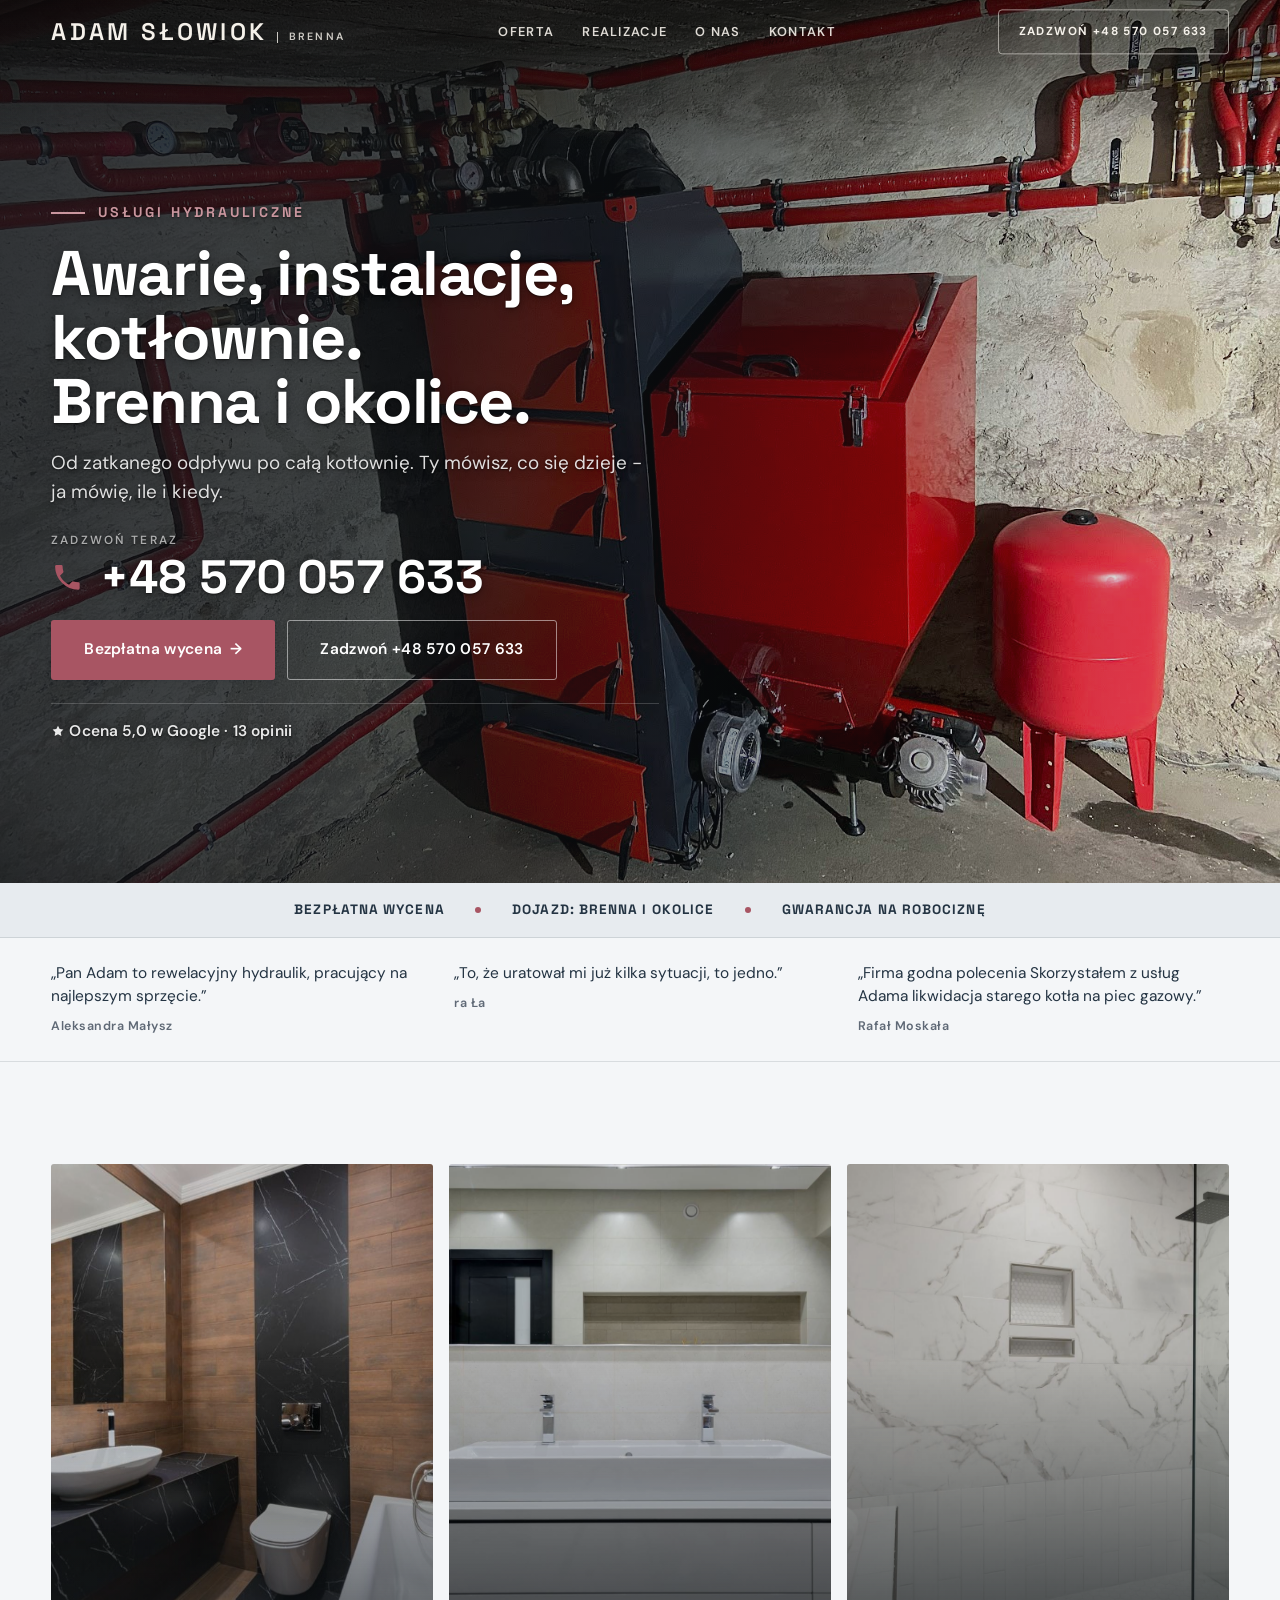
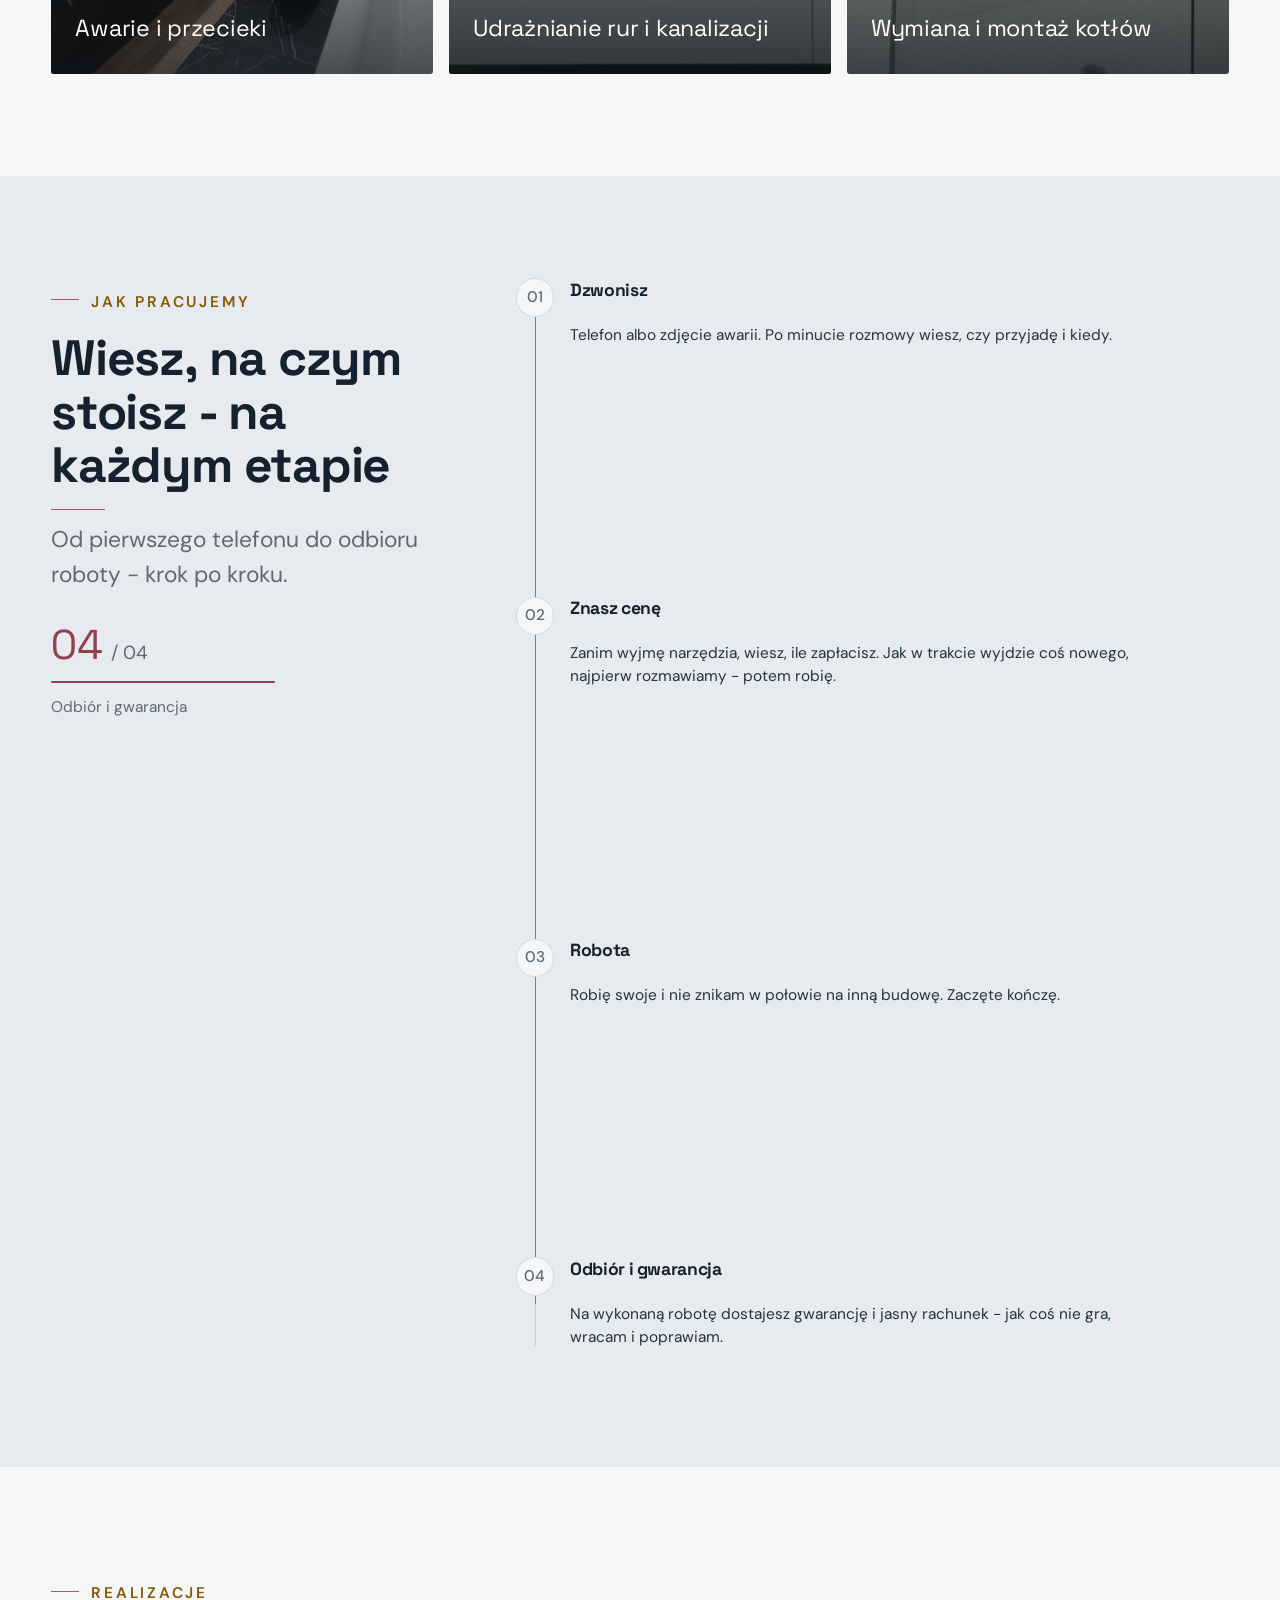
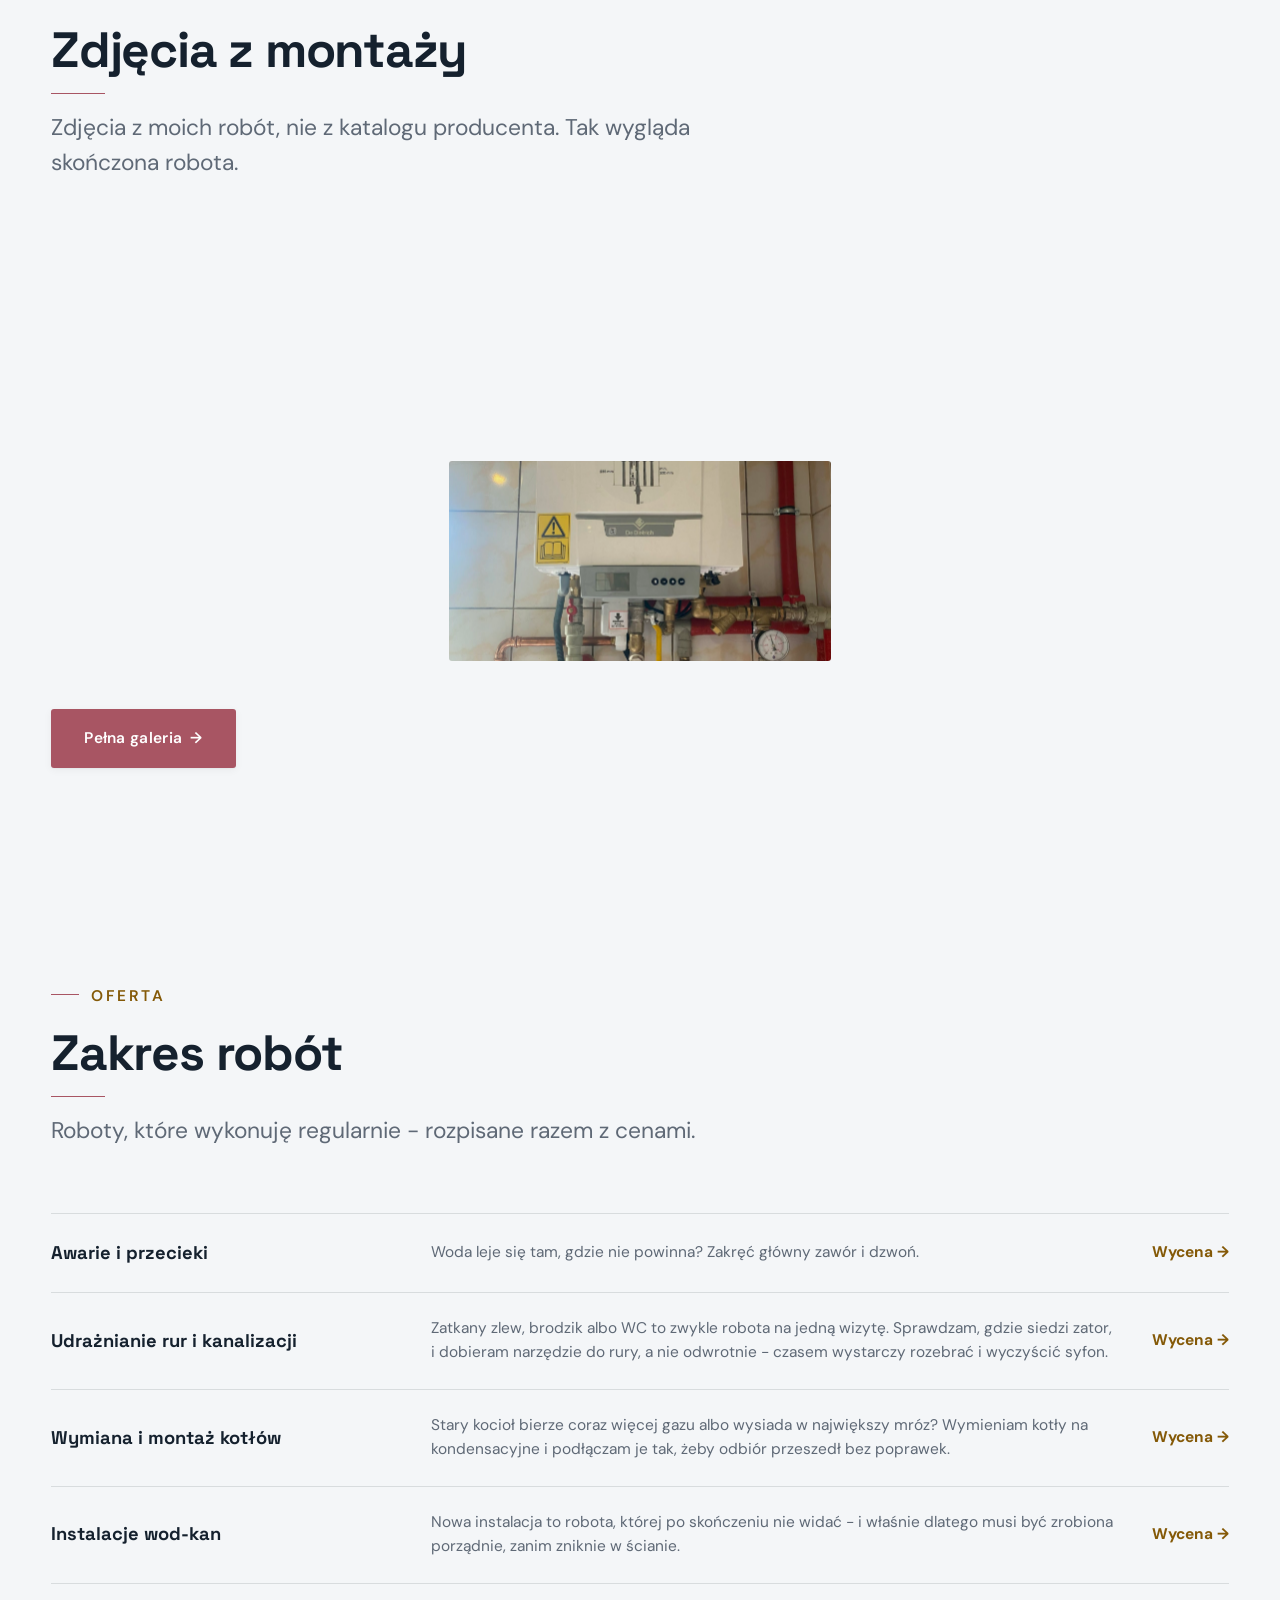
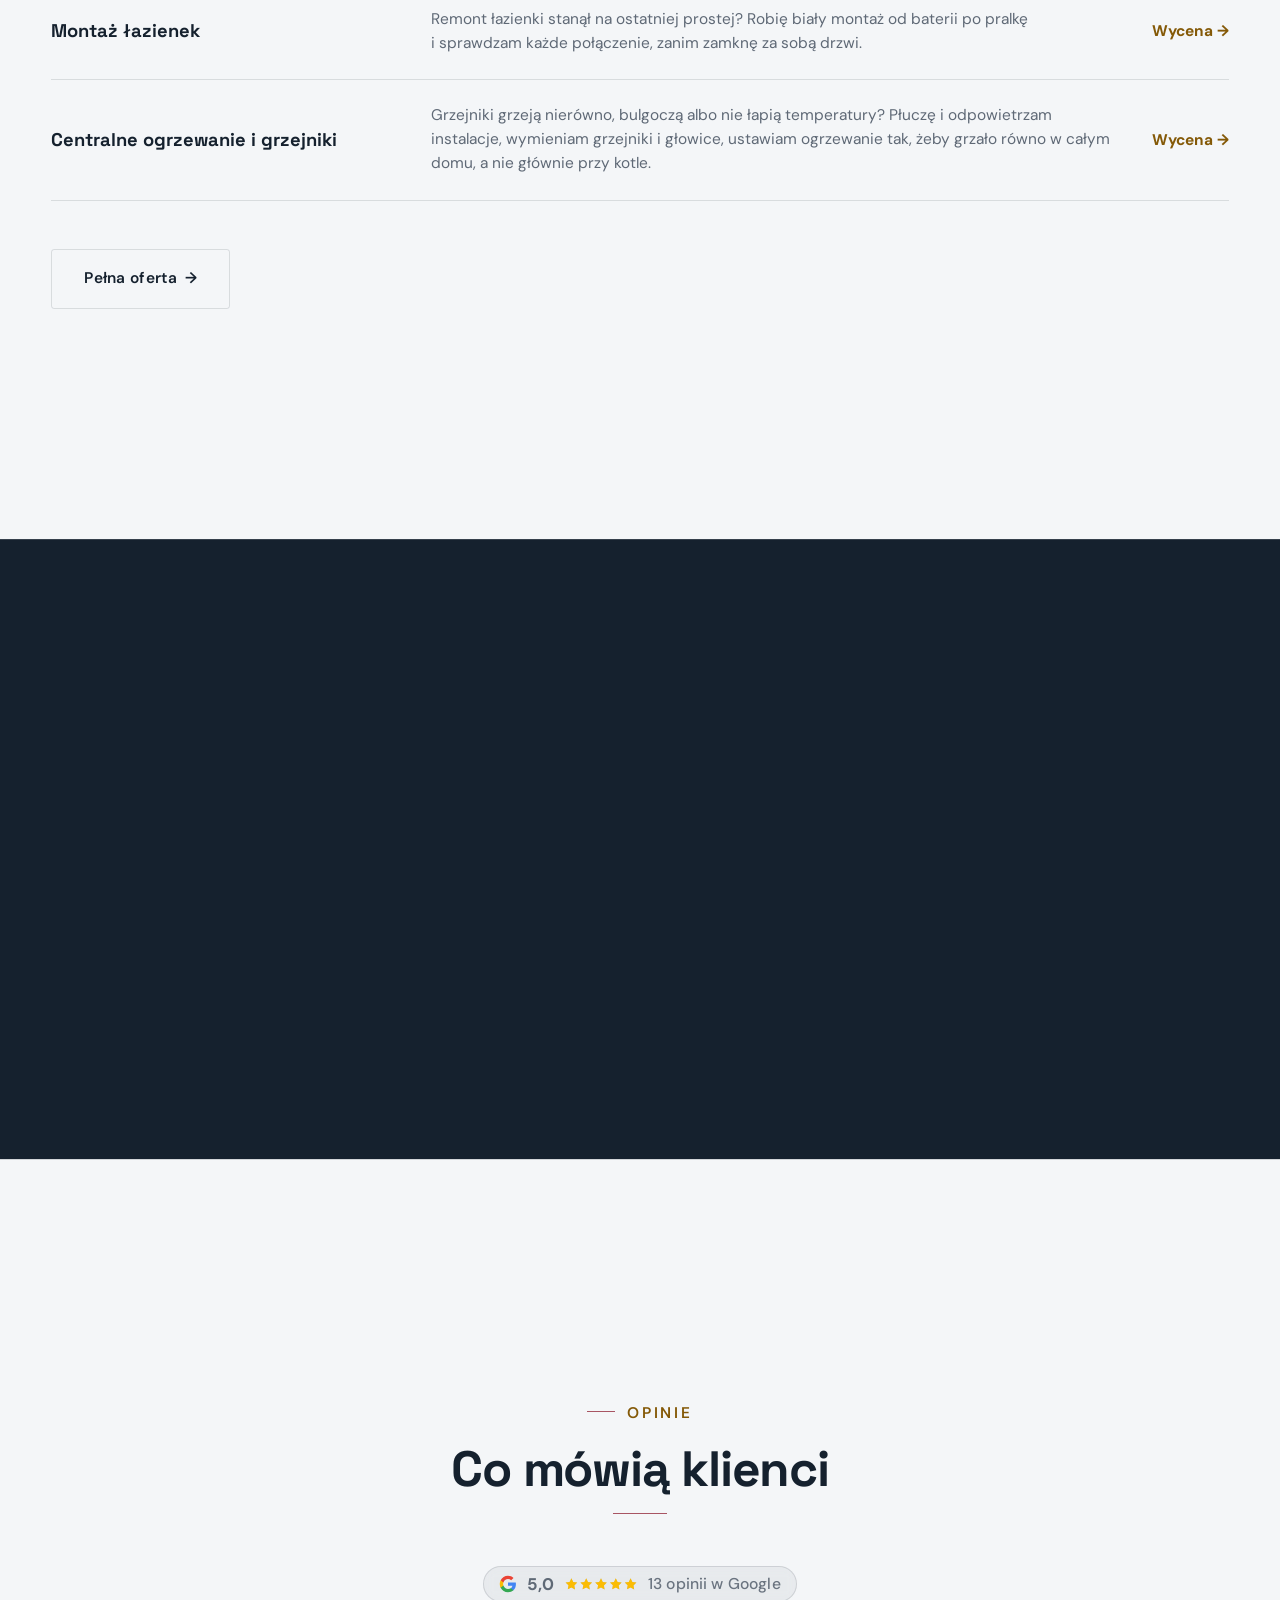
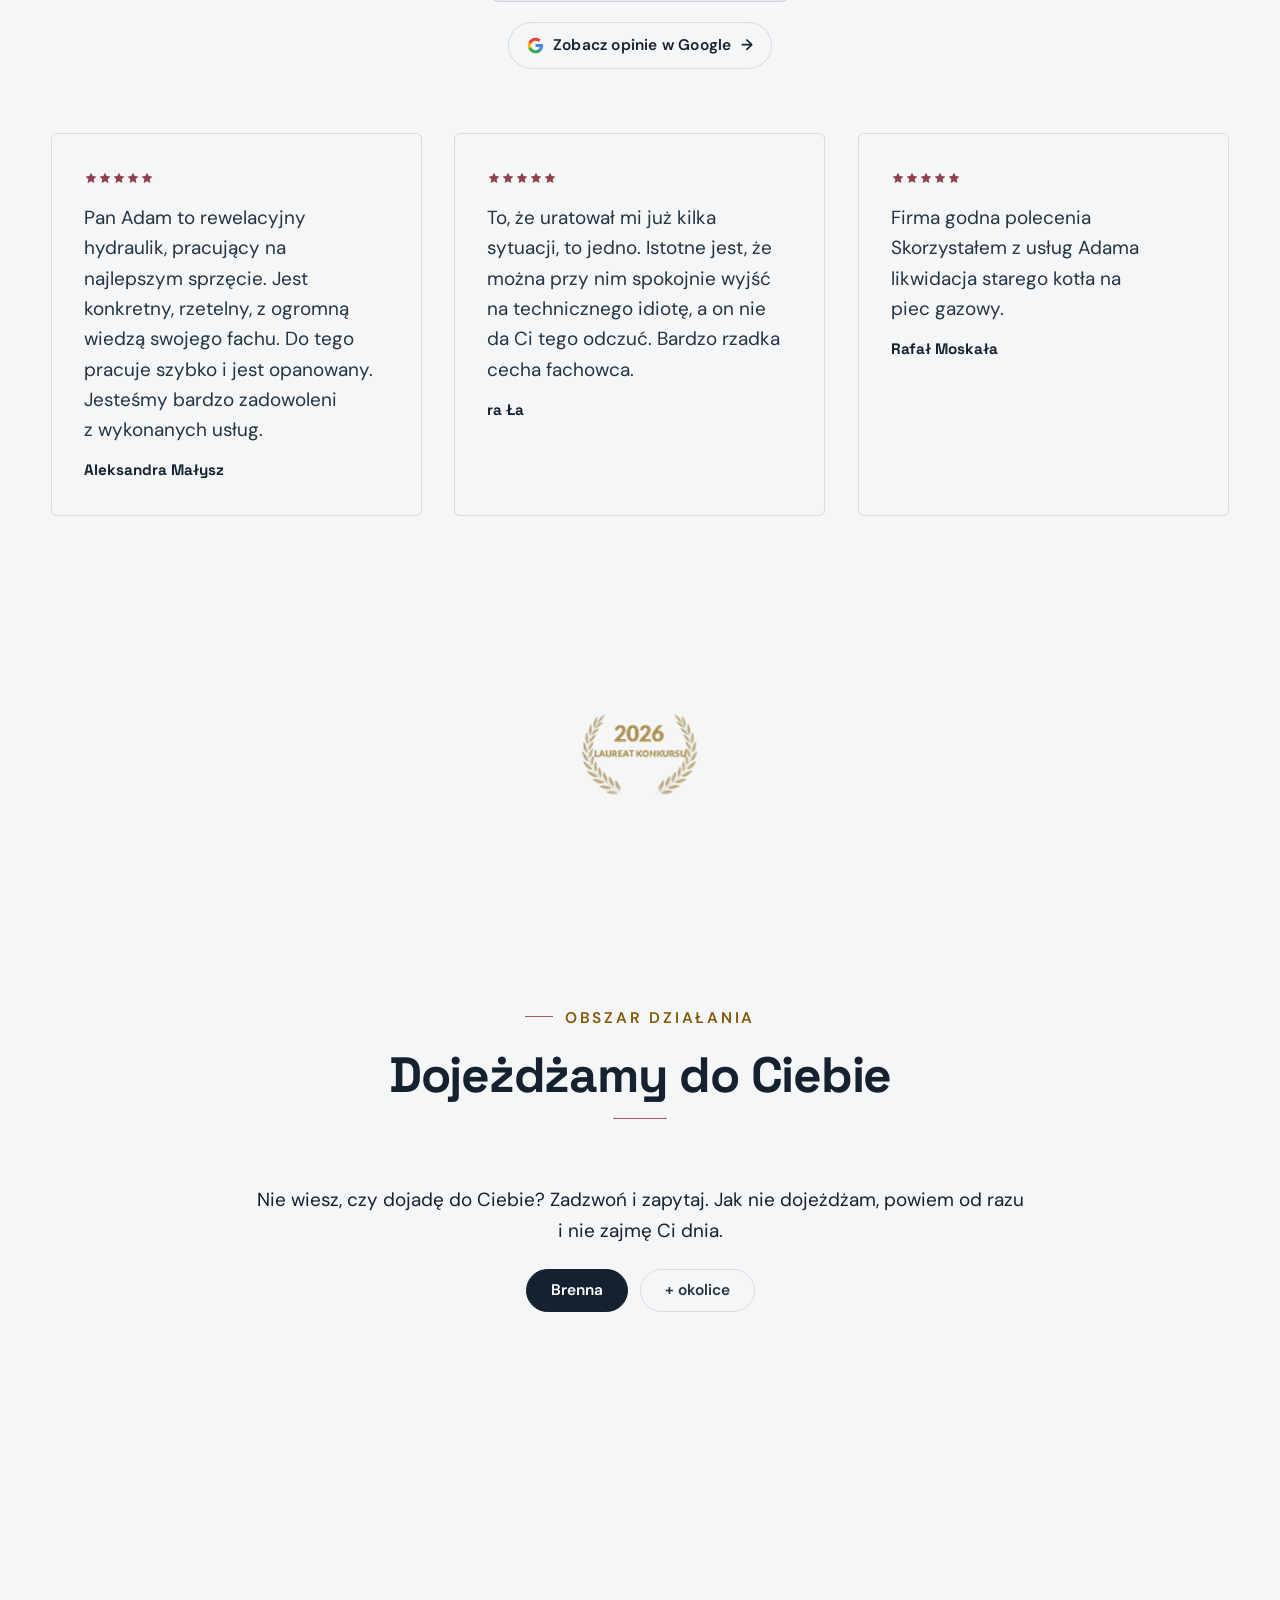
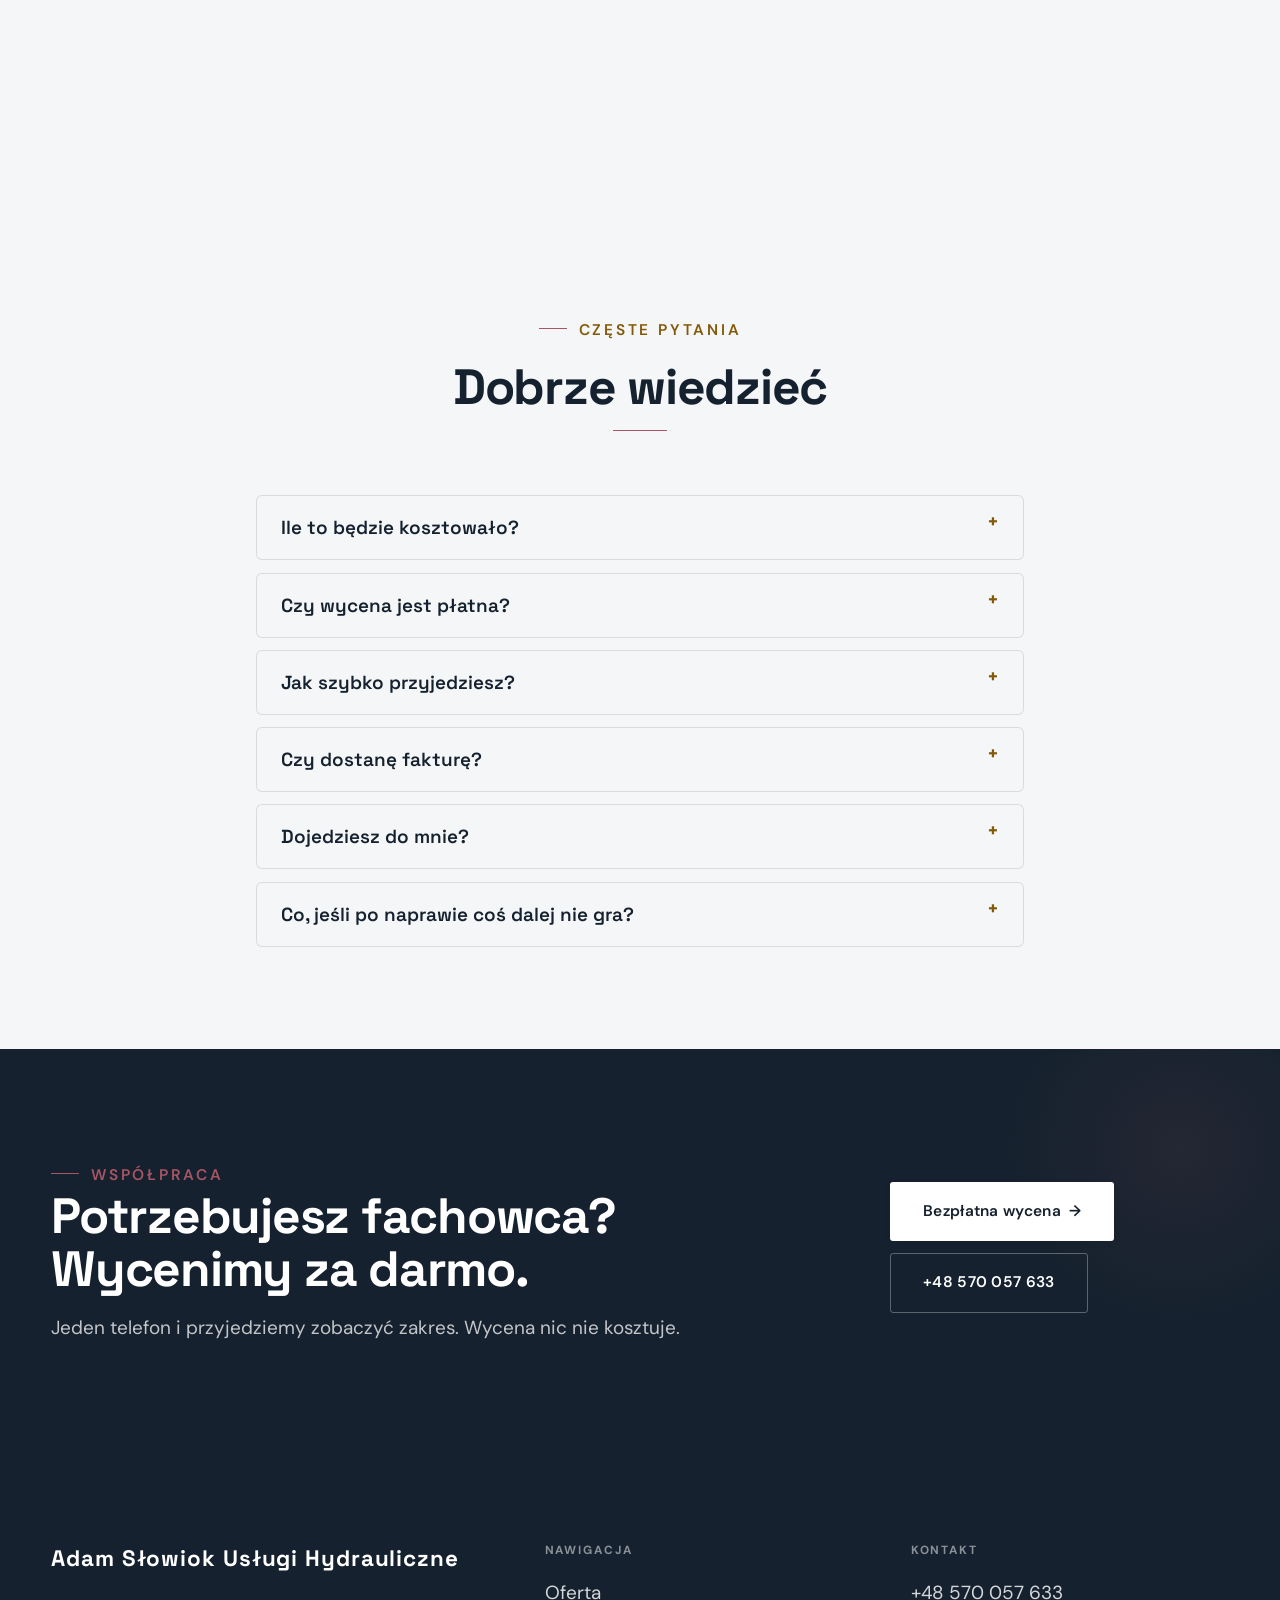
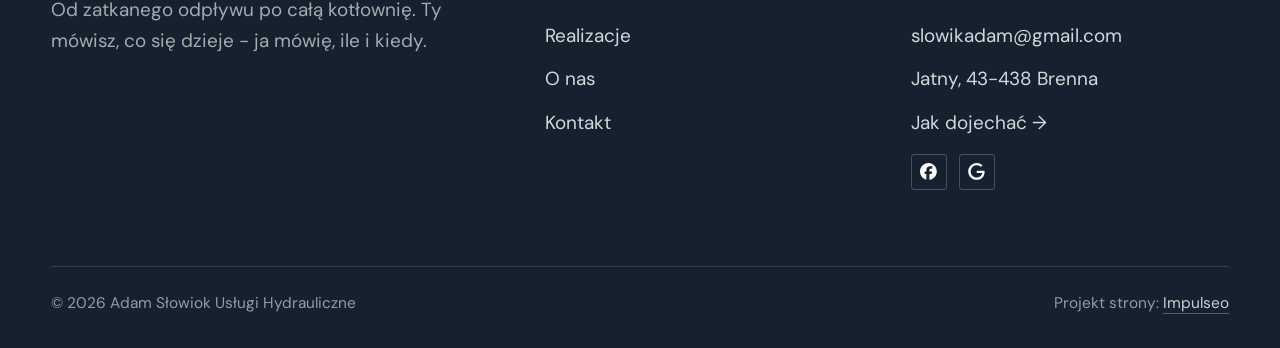
==== index.html @ ac0f77ef "Strona demo: adam-slowiok-uslugi-hydrauliczne" ====
<!DOCTYPE html>
<html lang="pl">
<head>
<meta charset="UTF-8">
<meta name="viewport" content="width=device-width, initial-scale=1.0">
<title>Adam Słowiok Usługi Hydrauliczne - hydraulik, awarie i instalacje</title>
<meta name="description" content="Hydraulik w Brennej z dojazdem. Awarie, udrażnianie, instalacje wod-kan, wymiana kotłów. Cenę znasz przed robotą. Zadzwoń: +48 570 057 633.">
<link rel="canonical" href="https://kris20032.github.io/adam-slowiok-uslugi-hydrauliczne/">
<meta name="robots" content="noindex, nofollow">
<meta property="og:type" content="website">
<meta property="og:locale" content="pl_PL">
<meta property="og:site_name" content="Adam Słowiok Usługi Hydrauliczne">
<meta property="og:title" content="Adam Słowiok Usługi Hydrauliczne - hydraulik, awarie i instalacje">
<meta property="og:description" content="Hydraulik w Brennej z dojazdem. Awarie, udrażnianie, instalacje wod-kan, wymiana kotłów. Cenę znasz przed robotą. Zadzwoń: +48 570 057 633.">
<meta property="og:url" content="https://kris20032.github.io/adam-slowiok-uslugi-hydrauliczne/">
<meta property="og:image" content="https://kris20032.github.io/adam-slowiok-uslugi-hydrauliczne/img/og.jpg">
<meta property="og:image:width" content="1200">
<meta property="og:image:height" content="630">
<meta name="twitter:card" content="summary_large_image">
<script type="application/ld+json">{"@context": "https://schema.org", "@type": "Plumber", "name": "Adam Słowiok Usługi Hydrauliczne", "url": "https://kris20032.github.io/adam-slowiok-uslugi-hydrauliczne/", "telephone": "+48570057633", "image": "https://kris20032.github.io/adam-slowiok-uslugi-hydrauliczne/img/og.jpg", "areaServed": "Brenna", "sameAs": ["https://maps.google.com/?cid=15481509743274885373&g_mp=Cidnb29nbGUubWFwcy5wbGFjZXMudjEuUGxhY2VzLlNlYXJjaFRleHQQAhgEIAA", "https://www.facebook.com/106080801824163"]}</script>
<link rel="preconnect" href="https://fonts.googleapis.com">
<link rel="preconnect" href="https://fonts.gstatic.com" crossorigin>
<link href="https://fonts.googleapis.com/css2?family=Space+Grotesk:wght@500;600;700&family=DM+Sans:opsz,wght@9..40,400;9..40,500;9..40,600&display=swap" rel="stylesheet">
<link rel="stylesheet" href="assets/styles.css?v=87df42cb">
</head>
<body>

<header class="nav">
  <div class="wrap nav-inner">
    <a class="brand" href="index.html"><span class="name">Adam Słowiok</span><span class="sub">Brenna</span></a>
    <nav class="nav-links">
      <a href="oferta.html">Oferta</a>
      <a href="realizacje.html">Realizacje</a>
      <a href="o-nas.html">O nas</a>
      <a href="kontakt.html">Kontakt</a>
      <a href="tel:+48570057633" class="btn btn-accent">Zadzwoń +48 570 057 633</a>
    </nav>
    <button class="nav-toggle" aria-label="Menu"><span></span><span></span><span></span></button>
  </div>
</header>

<main>
<section class="hero-fach">
  <img class="hf-photo" src="img/hero.jpg" fetchpriority="high" data-rotate="img/g1.jpg|img/g2.jpg" alt="Adam Słowiok Usługi Hydrauliczne" width="1550" height="1146">
  <div class="hf-panel">
    <div class="hf-inner">
      <span class="hf-kicker">Usługi hydrauliczne</span>
      <h1 class="hf-title">Awarie, instalacje, kotłownie. Brenna i okolice. <em></em></h1>
      <p class="hf-lead">Od zatkanego odpływu po całą kotłownię. Ty mówisz, co się dzieje - ja mówię, ile i kiedy.</p>
      <a class="hf-phone" href="tel:+48570057633"><span class="hf-phone-lab">Zadzwoń teraz</span><span class="hf-phone-num"><svg class="ico-tel" width="16" height="16" viewBox="0 0 24 24" fill="none" aria-hidden="true"><path d="M6.6 10.8a15.5 15.5 0 0 0 6.6 6.6l2.2-2.2a1 1 0 0 1 1-.24 11.4 11.4 0 0 0 3.6.58 1 1 0 0 1 1 1V20a1 1 0 0 1-1 1A17 17 0 0 1 3 4a1 1 0 0 1 1-1h3.5a1 1 0 0 1 1 1c0 1.25.2 2.46.58 3.6a1 1 0 0 1-.25 1l-2.23 2.2Z" fill="currentColor"/></svg> +48 570 057 633</span></a>
      <div class="hf-actions">
        <a href="kontakt.html" class="btn btn-accent">Bezpłatna wycena <span class="arr">→</span></a>
        <a href="tel:+48570057633" class="btn btn-ghost hf-ghost">Zadzwoń +48 570 057 633</a>
      </div>
      <div class="hf-trust"><svg class="ico-star" width="14" height="14" viewBox="0 0 24 24" style="vertical-align:-2px" aria-hidden="true"><path d="M12 2.8l2.85 5.8 6.4.93-4.63 4.5 1.1 6.37L12 17.4l-5.72 3 1.1-6.37-4.63-4.5 6.4-.93L12 2.8Z" fill="currentColor"/></svg> Ocena 5,0 w Google · 13 opinii</div>
    </div>
  </div>
</section>
<section class="fach-promise">
  <div class="wrap">
    <ul class="fp-row reveal"><li>Bezpłatna wycena</li><li>Dojazd: Brenna i okolice</li><li>Gwarancja na robociznę</li></ul>
  </div>
</section>
<section class="opinie-mini" aria-label="Opinie klientów">
  <div class="wrap">
    <div class="om-row">
      <div class="om-item reveal"><blockquote>„Pan Adam to rewelacyjny hydraulik, pracujący na najlepszym sprzęcie.”</blockquote><span class="om-autor">Aleksandra Małysz</span></div>
      <div class="om-item reveal"><blockquote>„To, że uratował mi już kilka sytuacji, to jedno.”</blockquote><span class="om-autor">ra Ła</span></div>
      <div class="om-item reveal"><blockquote>„Firma godna polecenia Skorzystałem z usług Adama likwidacja starego kotła na piec gazowy.”</blockquote><span class="om-autor">Rafał Moskała</span></div>
    </div>
  </div>
</section>
<section class="gateways-band">
  <div class="wrap">
    <div class="gateways">
      <a href="oferta.html" class="gateway reveal"><img src="img/g3.jpg" alt="Awarie i przecieki" loading="lazy" width="1200" height="801" decoding="async"><span class="g-ttl">Awarie i przecieki</span></a>
      <a href="oferta.html" class="gateway reveal"><img src="img/g4.jpg" alt="Udrażnianie rur i kanalizacji" loading="lazy" width="1880" height="1255" decoding="async"><span class="g-ttl">Udrażnianie rur i kanalizacji</span></a>
      <a href="oferta.html" class="gateway reveal"><img src="img/g5.jpg" alt="Wymiana i montaż kotłów" loading="lazy" width="1880" height="1254" decoding="async"><span class="g-ttl">Wymiana i montaż kotłów</span></a>
    </div>
  </div>
</section>
<section class="proces proces-os fachowcy">
  <div class="wrap proc-grid">
    <div class="proc-side">
      <div class="head reveal">
        <span class="eyebrow">Jak pracujemy</span>
        <h2>Wiesz, na czym stoisz - na każdym etapie</h2>
        <p>Od pierwszego telefonu do odbioru roboty - krok po kroku.</p>
      </div>
      <div class="proc-count" aria-hidden="true"><span class="pc-cur">01</span><span class="pc-all">/ 04</span></div>
      <div class="proc-bar" aria-hidden="true"><i></i></div>
      <p class="proc-now" aria-hidden="true">Dzwonisz</p>
    </div>
    <ol class="proces-line">
      <li class="reveal"><span class="pno">01</span><h3>Dzwonisz</h3><p>Telefon albo zdjęcie awarii. Po minucie rozmowy wiesz, czy przyjadę i kiedy.</p></li>
      <li class="reveal"><span class="pno">02</span><h3>Znasz cenę</h3><p>Zanim wyjmę narzędzia, wiesz, ile zapłacisz. Jak w trakcie wyjdzie coś nowego, najpierw rozmawiamy - potem robię.</p></li>
      <li class="reveal"><span class="pno">03</span><h3>Robota</h3><p>Robię swoje i nie znikam w połowie na inną budowę. Zaczęte kończę.</p></li>
      <li class="reveal"><span class="pno">04</span><h3>Odbiór i gwarancja</h3><p>Na wykonaną robotę dostajesz gwarancję i jasny rachunek - jak coś nie gra, wracam i poprawiam.</p></li>
    </ol>
  </div>
</section>
<section>
  <div class="wrap">
    <div class="head reveal">
      <span class="eyebrow">Realizacje</span>
      <h2>Zdjęcia z montaży</h2>
      <p>Zdjęcia z moich robót, nie z katalogu producenta. Tak wygląda skończona robota.</p>
    </div>
    <div class="gallery">
      <div class="tile t-two3 reveal"><img src="img/g8.jpg" alt="Adam Słowiok Usługi Hydrauliczne" loading="lazy" width="1600" height="2133" decoding="async"></div>
      <div class="tile t-third reveal"><img src="img/g9.jpg" alt="Adam Słowiok Usługi Hydrauliczne" loading="lazy" width="1406" height="1936" decoding="async"></div>
      <div class="tile t-third reveal"><img src="img/g10.jpg" alt="Adam Słowiok Usługi Hydrauliczne" loading="lazy" width="1548" height="2080" decoding="async"></div>
      <div class="tile t-third reveal"><img src="img/g11.jpg" alt="Adam Słowiok Usługi Hydrauliczne" loading="lazy" width="1530" height="2066" decoding="async"></div>
      <div class="tile t-third reveal"><img src="img/g12.jpg" alt="Adam Słowiok Usługi Hydrauliczne" loading="lazy" width="1204" height="506" decoding="async"></div>
    </div>
    <div style="margin-top:var(--space-7)" class="reveal"><a href="realizacje.html" class="btn btn-accent">Pełna galeria <span class="arr">→</span></a></div>
  </div>
</section>
<section class="fach-uslugi">
  <div class="wrap">
    <div class="head reveal">
      <span class="eyebrow">Oferta</span>
      <h2>Zakres robót</h2>
      <p>Roboty, które wykonuję regularnie - rozpisane razem z cenami.</p>
    </div>
    <ul class="fu-list">
      <li class="fu-row reveal"><div class="fu-name">Awarie i przecieki</div><div class="fu-desc">Woda leje się tam, gdzie nie powinna? Zakręć główny zawór i dzwoń.</div><a class="fu-cta" href="kontakt.html">Wycena <span class="arr">→</span></a></li>
      <li class="fu-row reveal"><div class="fu-name">Udrażnianie rur i kanalizacji</div><div class="fu-desc">Zatkany zlew, brodzik albo WC to zwykle robota na jedną wizytę. Sprawdzam, gdzie siedzi zator, i dobieram narzędzie do rury, a nie odwrotnie - czasem wystarczy rozebrać i wyczyścić syfon.</div><a class="fu-cta" href="kontakt.html">Wycena <span class="arr">→</span></a></li>
      <li class="fu-row reveal"><div class="fu-name">Wymiana i montaż kotłów</div><div class="fu-desc">Stary kocioł bierze coraz więcej gazu albo wysiada w największy mróz? Wymieniam kotły na kondensacyjne i podłączam je tak, żeby odbiór przeszedł bez poprawek.</div><a class="fu-cta" href="kontakt.html">Wycena <span class="arr">→</span></a></li>
      <li class="fu-row reveal"><div class="fu-name">Instalacje wod-kan</div><div class="fu-desc">Nowa instalacja to robota, której po skończeniu nie widać - i właśnie dlatego musi być zrobiona porządnie, zanim zniknie w ścianie.</div><a class="fu-cta" href="kontakt.html">Wycena <span class="arr">→</span></a></li>
      <li class="fu-row reveal"><div class="fu-name">Montaż łazienek</div><div class="fu-desc">Remont łazienki stanął na ostatniej prostej? Robię biały montaż od baterii po pralkę i sprawdzam każde połączenie, zanim zamknę za sobą drzwi.</div><a class="fu-cta" href="kontakt.html">Wycena <span class="arr">→</span></a></li>
      <li class="fu-row reveal"><div class="fu-name">Centralne ogrzewanie i grzejniki</div><div class="fu-desc">Grzejniki grzeją nierówno, bulgoczą albo nie łapią temperatury? Płuczę i odpowietrzam instalacje, wymieniam grzejniki i głowice, ustawiam ogrzewanie tak, żeby grzało równo w całym domu, a nie głównie przy kotle.</div><a class="fu-cta" href="kontakt.html">Wycena <span class="arr">→</span></a></li>
    </ul>
    <div style="margin-top:var(--space-7)" class="reveal"><a href="oferta.html" class="btn btn-ghost">Pełna oferta <span class="arr">→</span></a></div>
  </div>
</section>
<section class="stopklatka" aria-hidden="true">
  <div class="stk-bg" style="background-image:url(img/g7.jpg)"></div>
</section>
<section class="opinie">
  <div class="wrap">
    <div class="head center reveal">
      <span class="eyebrow">Opinie</span>
      <h2>Co mówią klienci</h2>
    </div>
    <p class="op-meta reveal"><span class="g-badge"><svg class="gb-ico" viewBox="0 0 24 24" width="18" height="18" aria-hidden="true"><path fill="#4285F4" d="M22.56 12.25c0-.78-.07-1.53-.2-2.25H12v4.26h5.92c-.26 1.37-1.04 2.53-2.21 3.31v2.77h3.57c2.08-1.92 3.28-4.74 3.28-8.09z"/><path fill="#34A853" d="M12 23c2.97 0 5.46-.98 7.28-2.66l-3.57-2.77c-.98.66-2.23 1.06-3.71 1.06-2.86 0-5.29-1.93-6.16-4.53H2.18v2.84C3.99 20.53 7.7 23 12 23z"/><path fill="#FBBC05" d="M5.84 14.09c-.22-.66-.35-1.36-.35-2.09s.13-1.43.35-2.09V7.07H2.18C1.43 8.55 1 10.22 1 12s.43 3.45 1.18 4.93l2.85-2.22.81-.62z"/><path fill="#EA4335" d="M12 5.38c1.62 0 3.06.56 4.21 1.64l3.15-3.15C17.45 2.09 14.97 1 12 1 7.7 1 3.99 3.47 2.18 7.07l3.66 2.84c.87-2.6 3.3-4.53 6.16-4.53z"/></svg><b class="gb-ocena">5,0</b><svg class="gb-stars" viewBox="0 0 90 18" width="74" height="14.8" aria-hidden="true"><g fill="currentColor" opacity=".26"><path transform="translate(0,0)" d="M9 1.6l2.2 4.46 4.92.72-3.56 3.47.84 4.9L9 12.74l-4.4 2.31.84-4.9L1.88 6.68l4.92-.72L9 1.6Z"/><path transform="translate(18,0)" d="M9 1.6l2.2 4.46 4.92.72-3.56 3.47.84 4.9L9 12.74l-4.4 2.31.84-4.9L1.88 6.68l4.92-.72L9 1.6Z"/><path transform="translate(36,0)" d="M9 1.6l2.2 4.46 4.92.72-3.56 3.47.84 4.9L9 12.74l-4.4 2.31.84-4.9L1.88 6.68l4.92-.72L9 1.6Z"/><path transform="translate(54,0)" d="M9 1.6l2.2 4.46 4.92.72-3.56 3.47.84 4.9L9 12.74l-4.4 2.31.84-4.9L1.88 6.68l4.92-.72L9 1.6Z"/><path transform="translate(72,0)" d="M9 1.6l2.2 4.46 4.92.72-3.56 3.47.84 4.9L9 12.74l-4.4 2.31.84-4.9L1.88 6.68l4.92-.72L9 1.6Z"/></g><clipPath id="gs1000"><rect x="0" y="0" width="90.0" height="18"/></clipPath><g fill="#FBBC04" clip-path="url(#gs1000)"><path transform="translate(0,0)" d="M9 1.6l2.2 4.46 4.92.72-3.56 3.47.84 4.9L9 12.74l-4.4 2.31.84-4.9L1.88 6.68l4.92-.72L9 1.6Z"/><path transform="translate(18,0)" d="M9 1.6l2.2 4.46 4.92.72-3.56 3.47.84 4.9L9 12.74l-4.4 2.31.84-4.9L1.88 6.68l4.92-.72L9 1.6Z"/><path transform="translate(36,0)" d="M9 1.6l2.2 4.46 4.92.72-3.56 3.47.84 4.9L9 12.74l-4.4 2.31.84-4.9L1.88 6.68l4.92-.72L9 1.6Z"/><path transform="translate(54,0)" d="M9 1.6l2.2 4.46 4.92.72-3.56 3.47.84 4.9L9 12.74l-4.4 2.31.84-4.9L1.88 6.68l4.92-.72L9 1.6Z"/><path transform="translate(72,0)" d="M9 1.6l2.2 4.46 4.92.72-3.56 3.47.84 4.9L9 12.74l-4.4 2.31.84-4.9L1.88 6.68l4.92-.72L9 1.6Z"/></g></svg><span class="gb-txt">13 opinii w Google</span></span></p>
    <p class="op-meta reveal"><a class="op-google" href="https://maps.google.com/?cid=15481509743274885373&amp;g_mp=Cidnb29nbGUubWFwcy5wbGFjZXMudjEuUGxhY2VzLlNlYXJjaFRleHQQAhgEIAA" target="_blank" rel="noopener"><svg class="op-g-ico" viewBox="0 0 24 24" width="17" height="17" aria-hidden="true"><path fill="#4285F4" d="M22.56 12.25c0-.78-.07-1.53-.2-2.25H12v4.26h5.92c-.26 1.37-1.04 2.53-2.21 3.31v2.77h3.57c2.08-1.92 3.28-4.74 3.28-8.09z"/><path fill="#34A853" d="M12 23c2.97 0 5.46-.98 7.28-2.66l-3.57-2.77c-.98.66-2.23 1.06-3.71 1.06-2.86 0-5.29-1.93-6.16-4.53H2.18v2.84C3.99 20.53 7.7 23 12 23z"/><path fill="#FBBC05" d="M5.84 14.09c-.22-.66-.35-1.36-.35-2.09s.13-1.43.35-2.09V7.07H2.18C1.43 8.55 1 10.22 1 12s.43 3.45 1.18 4.93l2.85-2.22.81-.62z"/><path fill="#EA4335" d="M12 5.38c1.62 0 3.06.56 4.21 1.64l3.15-3.15C17.45 2.09 14.97 1 12 1 7.7 1 3.99 3.47 2.18 7.07l3.66 2.84c.87-2.6 3.3-4.53 6.16-4.53z"/></svg><span>Zobacz opinie w Google</span><span class="arr">→</span></a></p>
    <div class="opinie-grid">
      <figure class="op-card reveal"><span class="op-star"><svg class="ico-star" width="14" height="14" viewBox="0 0 24 24" style="vertical-align:-2px" aria-hidden="true"><path d="M12 2.8l2.85 5.8 6.4.93-4.63 4.5 1.1 6.37L12 17.4l-5.72 3 1.1-6.37-4.63-4.5 6.4-.93L12 2.8Z" fill="currentColor"/></svg><svg class="ico-star" width="14" height="14" viewBox="0 0 24 24" style="vertical-align:-2px" aria-hidden="true"><path d="M12 2.8l2.85 5.8 6.4.93-4.63 4.5 1.1 6.37L12 17.4l-5.72 3 1.1-6.37-4.63-4.5 6.4-.93L12 2.8Z" fill="currentColor"/></svg><svg class="ico-star" width="14" height="14" viewBox="0 0 24 24" style="vertical-align:-2px" aria-hidden="true"><path d="M12 2.8l2.85 5.8 6.4.93-4.63 4.5 1.1 6.37L12 17.4l-5.72 3 1.1-6.37-4.63-4.5 6.4-.93L12 2.8Z" fill="currentColor"/></svg><svg class="ico-star" width="14" height="14" viewBox="0 0 24 24" style="vertical-align:-2px" aria-hidden="true"><path d="M12 2.8l2.85 5.8 6.4.93-4.63 4.5 1.1 6.37L12 17.4l-5.72 3 1.1-6.37-4.63-4.5 6.4-.93L12 2.8Z" fill="currentColor"/></svg><svg class="ico-star" width="14" height="14" viewBox="0 0 24 24" style="vertical-align:-2px" aria-hidden="true"><path d="M12 2.8l2.85 5.8 6.4.93-4.63 4.5 1.1 6.37L12 17.4l-5.72 3 1.1-6.37-4.63-4.5 6.4-.93L12 2.8Z" fill="currentColor"/></svg></span><blockquote>Pan Adam to rewelacyjny hydraulik, pracujący na najlepszym sprzęcie. Jest konkretny, rzetelny, z ogromną wiedzą swojego fachu. Do tego pracuje szybko i jest opanowany. Jesteśmy bardzo zadowoleni z wykonanych usług.</blockquote><span class="op-autor">Aleksandra Małysz</span></figure>
      <figure class="op-card reveal"><span class="op-star"><svg class="ico-star" width="14" height="14" viewBox="0 0 24 24" style="vertical-align:-2px" aria-hidden="true"><path d="M12 2.8l2.85 5.8 6.4.93-4.63 4.5 1.1 6.37L12 17.4l-5.72 3 1.1-6.37-4.63-4.5 6.4-.93L12 2.8Z" fill="currentColor"/></svg><svg class="ico-star" width="14" height="14" viewBox="0 0 24 24" style="vertical-align:-2px" aria-hidden="true"><path d="M12 2.8l2.85 5.8 6.4.93-4.63 4.5 1.1 6.37L12 17.4l-5.72 3 1.1-6.37-4.63-4.5 6.4-.93L12 2.8Z" fill="currentColor"/></svg><svg class="ico-star" width="14" height="14" viewBox="0 0 24 24" style="vertical-align:-2px" aria-hidden="true"><path d="M12 2.8l2.85 5.8 6.4.93-4.63 4.5 1.1 6.37L12 17.4l-5.72 3 1.1-6.37-4.63-4.5 6.4-.93L12 2.8Z" fill="currentColor"/></svg><svg class="ico-star" width="14" height="14" viewBox="0 0 24 24" style="vertical-align:-2px" aria-hidden="true"><path d="M12 2.8l2.85 5.8 6.4.93-4.63 4.5 1.1 6.37L12 17.4l-5.72 3 1.1-6.37-4.63-4.5 6.4-.93L12 2.8Z" fill="currentColor"/></svg><svg class="ico-star" width="14" height="14" viewBox="0 0 24 24" style="vertical-align:-2px" aria-hidden="true"><path d="M12 2.8l2.85 5.8 6.4.93-4.63 4.5 1.1 6.37L12 17.4l-5.72 3 1.1-6.37-4.63-4.5 6.4-.93L12 2.8Z" fill="currentColor"/></svg></span><blockquote>To, że uratował mi już kilka sytuacji, to jedno. Istotne jest, że można przy nim spokojnie wyjść na technicznego idiotę, a on nie da Ci tego odczuć. Bardzo rzadka cecha fachowca.</blockquote><span class="op-autor">ra Ła</span></figure>
      <figure class="op-card reveal"><span class="op-star"><svg class="ico-star" width="14" height="14" viewBox="0 0 24 24" style="vertical-align:-2px" aria-hidden="true"><path d="M12 2.8l2.85 5.8 6.4.93-4.63 4.5 1.1 6.37L12 17.4l-5.72 3 1.1-6.37-4.63-4.5 6.4-.93L12 2.8Z" fill="currentColor"/></svg><svg class="ico-star" width="14" height="14" viewBox="0 0 24 24" style="vertical-align:-2px" aria-hidden="true"><path d="M12 2.8l2.85 5.8 6.4.93-4.63 4.5 1.1 6.37L12 17.4l-5.72 3 1.1-6.37-4.63-4.5 6.4-.93L12 2.8Z" fill="currentColor"/></svg><svg class="ico-star" width="14" height="14" viewBox="0 0 24 24" style="vertical-align:-2px" aria-hidden="true"><path d="M12 2.8l2.85 5.8 6.4.93-4.63 4.5 1.1 6.37L12 17.4l-5.72 3 1.1-6.37-4.63-4.5 6.4-.93L12 2.8Z" fill="currentColor"/></svg><svg class="ico-star" width="14" height="14" viewBox="0 0 24 24" style="vertical-align:-2px" aria-hidden="true"><path d="M12 2.8l2.85 5.8 6.4.93-4.63 4.5 1.1 6.37L12 17.4l-5.72 3 1.1-6.37-4.63-4.5 6.4-.93L12 2.8Z" fill="currentColor"/></svg><svg class="ico-star" width="14" height="14" viewBox="0 0 24 24" style="vertical-align:-2px" aria-hidden="true"><path d="M12 2.8l2.85 5.8 6.4.93-4.63 4.5 1.1 6.37L12 17.4l-5.72 3 1.1-6.37-4.63-4.5 6.4-.93L12 2.8Z" fill="currentColor"/></svg></span><blockquote>Firma godna polecenia Skorzystałem z usług Adama likwidacja starego kotła na piec gazowy.</blockquote><span class="op-autor">Rafał Moskała</span></figure>
    </div>
  </div>
</section>
<section class="odznaki">
  <div class="wrap">
    <ul class="odz-row">
      <li class="odz reveal"><img src="img/odznaka-orly-2026.png" alt="Laureat plebiscytu Orły Hydrauliki 2026" loading="lazy" decoding="async" width="249" height="180"></li>
    </ul>
  </div>
</section>
<section class="obszar">
  <div class="wrap">
    <div class="head center reveal">
      <span class="eyebrow">Obszar działania</span>
      <h2>Dojeżdżamy do Ciebie</h2>
    </div>
    <p class="obszar-txt reveal" style="text-align:center;max-width:60ch;margin:0 auto 1.4rem">Nie wiesz, czy dojadę do Ciebie? Zadzwoń i zapytaj. Jak nie dojeżdżam, powiem od razu i nie zajmę Ci dnia.</p>
    <ul class="obszar-list reveal"><li class="is-home">Brenna</li><li>+ okolice</li></ul>
    <div class="obszar-mapa reveal" style="margin-top:var(--space-7)">
      <iframe title="Obszar działania - Brenna i okolice" src="https://maps.google.com/maps?q=49.7312509%2C18.9117546&amp;z=11&amp;output=embed" loading="lazy" referrerpolicy="no-referrer-when-downgrade" style="width:100%;height:clamp(280px,38vh,420px);border:0;display:block;border-radius:var(--r-md)"></iframe>
    </div>
  </div>
</section>
<section class="faq-klinika">
  <div class="wrap">
    <div class="head center reveal">
      <span class="eyebrow">Częste pytania</span>
      <h2>Dobrze wiedzieć</h2>
    </div>
    <div class="faq-list">
      <details class="faq-item reveal"><summary>Ile to będzie kosztowało?</summary><p>Zależy, co się dzieje - dlatego wypytuję przez telefon i od razu podaję widełki. Ostateczną cenę znasz przed robotą, nie po niej.</p></details>
      <details class="faq-item reveal"><summary>Czy wycena jest płatna?</summary><p>Nie. Przyjazd i wycena w Brennej i najbliższej okolicy są bezpłatne i do niczego nie zobowiązują.</p></details>
      <details class="faq-item reveal"><summary>Jak szybko przyjedziesz?</summary><p>Przy zalaniu liczy się każda godzina, więc przy awarii przestawiam grafik. Prace planowane umawiamy z kilkudniowym wyprzedzeniem.</p></details>
      <details class="faq-item reveal"><summary>Czy dostanę fakturę?</summary><p>Tak - VAT albo paragon, jak wolisz. Z firmami i wspólnotami rozliczam się przelewem.</p></details>
      <details class="faq-item reveal"><summary>Dojedziesz do mnie?</summary><p>Granicę wyznacza kalendarz, nie mapa. Przy większej robocie dojeżdżam dalej - zapytaj.</p></details>
      <details class="faq-item reveal"><summary>Co, jeśli po naprawie coś dalej nie gra?</summary><p>Wracam i sprawdzam. Moja wina - poprawiam za darmo; wyszło coś nowego - mówię wprost, co i za ile.</p></details>
    </div>
  </div>
</section>
<section class="cta">
  <div class="wrap">
    <div class="reveal">
      <span class="eyebrow">Współpraca</span>
      <h2>Potrzebujesz fachowca? Wycenimy za darmo.</h2>
      <p>Jeden telefon i przyjedziemy zobaczyć zakres. Wycena nic nie kosztuje.</p>
    </div>
    <div class="cta-actions reveal">
      <a href="kontakt.html" class="btn btn-light">Bezpłatna wycena <span class="arr">→</span></a>
      <a href="tel:+48570057633" class="btn btn-ghost btn-ghost-cta">+48 570 057 633</a>
    </div>
  </div>
</section>
</main>

<footer>
  <div class="wrap">
    <div class="foot-grid">
      <div class="foot-brand">
        <div class="name">Adam Słowiok Usługi Hydrauliczne</div>
        <p>Od zatkanego odpływu po całą kotłownię. Ty mówisz, co się dzieje - ja mówię, ile i kiedy.</p>
      </div>
      <div class="foot-col">
        <h4>Nawigacja</h4>
        <a href="oferta.html">Oferta</a>
        <a href="realizacje.html">Realizacje</a>
        <a href="o-nas.html">O nas</a>
        <a href="kontakt.html">Kontakt</a>
      </div>
      <div class="foot-col">
        <h4>Kontakt</h4>
        <a href="tel:+48570057633">+48 570 057 633</a>
        <a href="mailto:slowikadam@gmail.com">slowikadam@gmail.com</a>
        <p>Jatny, 43-438 Brenna</p>
        <a href="https://maps.google.com/?cid=15481509743274885373&g_mp=Cidnb29nbGUubWFwcy5wbGFjZXMudjEuUGxhY2VzLlNlYXJjaFRleHQQAhgEIAA" target="_blank" rel="noopener">Jak dojechać →</a>
      <div class="foot-soc">
        <a class="soc" href="https://www.facebook.com/106080801824163" target="_blank" rel="noopener" aria-label="Facebook - Adam Słowiok Usługi Hydrauliczne"><svg viewBox="0 0 24 24" aria-hidden="true" focusable="false"><path d="M9.101 23.691v-7.98H6.627v-3.667h2.474v-1.58c0-4.085 1.848-5.978 5.858-5.978.401 0 .955.042 1.468.103a8.68 8.68 0 0 1 1.141.195v3.325a8.623 8.623 0 0 0-.653-.036 26.805 26.805 0 0 0-.733-.009c-.707 0-1.259.096-1.675.309a1.686 1.686 0 0 0-.679.622c-.258.42-.374.995-.374 1.752v1.297h3.919l-.386 2.103-.287 1.564h-3.246v8.245C19.396 23.238 24 18.179 24 12.044c0-6.627-5.373-12-12-12s-12 5.373-12 12c0 5.628 3.874 10.35 9.101 11.647Z" fill="currentColor"/></svg></a>
        <a class="soc" href="https://maps.google.com/?cid=15481509743274885373&g_mp=Cidnb29nbGUubWFwcy5wbGFjZXMudjEuUGxhY2VzLlNlYXJjaFRleHQQAhgEIAA" target="_blank" rel="noopener" aria-label="Google - Adam Słowiok Usługi Hydrauliczne"><svg viewBox="0 0 24 24" aria-hidden="true" focusable="false"><path d="M12.48 10.92v3.28h7.84c-.24 1.84-.853 3.187-1.787 4.133-1.147 1.147-2.933 2.4-6.053 2.4-4.827 0-8.6-3.893-8.6-8.72s3.773-8.72 8.6-8.72c2.6 0 4.507 1.027 5.907 2.347l2.307-2.307C18.747 1.44 16.133 0 12.48 0 5.867 0 .307 5.387.307 12s5.56 12 12.173 12c3.573 0 6.267-1.173 8.373-3.36 2.16-2.16 2.84-5.213 2.84-7.667 0-.76-.053-1.467-.173-2.053H12.48z" fill="currentColor"/></svg></a>
      </div>
      </div>
    </div>
    <div class="foot-bot">
      <span>© 2026 Adam Słowiok Usługi Hydrauliczne</span>
      <span>Projekt strony: <a class="foot-credit" href="https://impulseo.pl" target="_blank" rel="noopener">Impulseo</a></span>
    </div>
  </div>
</footer>
<div class="sticky-call"><a class="sc-call" href="tel:+48570057633"><svg class="ico-tel" width="16" height="16" viewBox="0 0 24 24" fill="none" aria-hidden="true"><path d="M6.6 10.8a15.5 15.5 0 0 0 6.6 6.6l2.2-2.2a1 1 0 0 1 1-.24 11.4 11.4 0 0 0 3.6.58 1 1 0 0 1 1 1V20a1 1 0 0 1-1 1A17 17 0 0 1 3 4a1 1 0 0 1 1-1h3.5a1 1 0 0 1 1 1c0 1.25.2 2.46.58 3.6a1 1 0 0 1-.25 1l-2.23 2.2Z" fill="currentColor"/></svg> Zadzwoń</a><a class="sc-quote" href="kontakt.html">Bezpłatna wycena</a></div>
<div class="demo-wazne" data-do="2026-09-07" data-cykl="3" hidden><svg class="dw-ico" width="13" height="13" viewBox="0 0 24 24" fill="none" aria-hidden="true"><circle cx="12" cy="12" r="8.6" stroke="currentColor" stroke-width="1.8"/><path d="M12 7.2V12l3.3 2" stroke="currentColor" stroke-width="1.8" stroke-linecap="round"/></svg><span class="dw-txt"></span></div>

<script src="assets/main.js"></script>
</body>
</html>
---- assets/styles.css ----
/* ============================================================
   STOLBASZ — premium, architektoniczny B2B fit-out
   Jasna paleta, zero brązu. System wg premium-web-craft.
   Projekt strony: Impulseo (impulseo.pl)
   ============================================================ */

:root{
  /* PALETA — jasna, architektoniczna, chłodna */
  --paper:#F4F6F8;          /* główne tło */
  --paper-2:#E7EBEF;        /* sekcje alternatywne (chłodny jasny szary) */
  --paper-3:#E7EBEF;        /* delikatne wypełnienia */
  --ink:#15212E;            /* tekst główny — chłodny grafit */
  --ink-soft:#243443;       /* nagłówki drugorzędne */
  --muted:#6B7785;          /* tekst poboczny */
  --line:rgba(21,33,46,.12);/* hairline */
  --accent:#E8A317;         /* stonowany petrol-slate — jedyny akcent */
  --accent-d:#C9870C;
  --accent-soft:rgba(232,163,23,.10);
  --dark:#15212E;           /* sekcje ciemne (stopka/CTA) */

  /* HOVER ZDJĘĆ — JEDEN standard dla całego silnika (decyzja K. 04.08.2026, artefakt z wariantami).
     AKTUALNE (K.+Szymon 09.08.2026, wybór z artefaktu 6 wariantów): zoom 1.05 przy 1.4s -
     przy tak długim czasie mocniejszy kadr NIE skacze, tylko „oddycha". Poprzedni standard
     (1.02 / .55s z 04.08) odbierany jako dynamiczny i szybki.
     Spoczynek lekko przygaszony, ale TYLKO tam, gdzie jest mysz (@media hover:hover) —
     na telefonie zdjęcia zostają w pełnej jasności. */
  --img-zoom:1.05;                   /* K.+Szymon 09.08: wariant F z artefaktu porównawczego */
  --img-rest:brightness(.95) saturate(.99);
  --img-hot:brightness(1.06) saturate(1.05);
  --img-dur:1.4s;                    /* K.+Szymon 09.08 (wariant F): powoli = elegancko */
  --img-ease:cubic-bezier(.16,.84,.44,1);  /* miękki ogon, efekt „oddychania" */

  /* ODSTĘPY — skala 4/8 */
  --space-1:4px; --space-2:8px; --space-3:12px; --space-4:16px; --space-5:24px;
  --space-6:32px; --space-7:48px; --space-8:64px; --space-9:96px; --space-10:128px;

  /* TYPOGRAFIA — fluid clamp() (skala podbita 16.07.2026: większe, czytelniejsze litery — uwaga Adama) */
  --text-sm:clamp(.9rem,.87rem + .12vw,1rem);
  --text-base:clamp(1.08rem,1.04rem + .18vw,1.2rem);
  --text-lg:clamp(1.24rem,1.15rem + .34vw,1.44rem);
  --text-h3:clamp(1.34rem,1.22rem + .55vw,1.66rem);
  --text-h2:clamp(2.1rem,1.66rem + 2.1vw,3.1rem);
  --text-h1:clamp(2.9rem,2.1rem + 4vw,5.1rem);

  /* PROMIENIE — architektoniczne, raczej ostre */
  --r-sm:3px; --r-md:6px; --r-lg:10px;

  /* RUCH */
  --ease:cubic-bezier(.25,.46,.45,.94); --dur:.24s;

  /* CIENIE — miękkie, warstwowe */
  --sh-sm:0 1px 2px rgba(16,24,32,.04), 0 2px 8px rgba(16,24,32,.05);
  --sh-md:0 2px 6px rgba(16,24,32,.05), 0 12px 28px -8px rgba(16,24,32,.12);
  --sh-lg:0 6px 14px rgba(16,24,32,.07), 0 26px 56px -18px rgba(16,24,32,.22);

  --hairline:1px solid var(--line);

  --font-display:'Space Grotesk','Inter',sans-serif;
  --font-body:'DM Sans','Inter',sans-serif;
}

*{box-sizing:border-box;margin:0;padding:0}
html{scroll-behavior:smooth}
body{
  font-family:var(--font-body);
  font-size:var(--text-base);
  line-height:1.65;
  color:var(--ink);
  background:var(--paper);
  -webkit-font-smoothing:antialiased;
  text-rendering:optimizeLegibility;
}
img{max-width:100%;height:auto;display:block}  /* height:auto = width/height z atrybutów trzyma proporcje (TOP#12) */
a{color:inherit;text-decoration:none}

.wrap{width:min(92%,1180px);margin-inline:auto}
section{padding-block:clamp(52px,6.5vw,96px)}

h1,h2,h3{font-family:var(--font-display);font-weight:700;line-height:1.08;letter-spacing:-.02em;color:var(--ink)}
h1{font-size:var(--text-h1);letter-spacing:-.035em}
h2{font-size:var(--text-h2);letter-spacing:-.025em}
h3{font-size:var(--text-h3)}
/* MIARA — długość wiersza. WCAG 2.2 SC 1.4.8: max 80 znaków; Butterick: 45–90.
   68ch daje realnie 72–78 znaków polskiego tekstu, czyli z zapasem pod granicą.
   Wcześniej limit miał TYLKO <p> — <li>, <blockquote> i <dd> nie miały żadnego,
   i to jedyny powód, dla którego 23 bloki na dwóch oddanych stronach jadą po
   83–106 znaków w wierszu (pomiar 07.08.2026, bramka `miara`).
   ⚠️ Listy i definicje ograniczamy TYLKO bez klasy: `ul`/`ol` z klasą to u nas
   układ (siatki kafli, menu), a nie tekst ciągły — tam miarę wyznacza układ. */
/* 60ch, nie 68ch (K. 10.08): po zmianie fontów na węższe kroje (DM Sans i spółka)
   w 68ch mieściło się ~90 znaków - bramka pikselowa słusznie zgłaszała przekroczenie
   granicy 80. Pomiar na żywej przeglądarce: 60ch = 90 znaków, 53ch = ~78 znaków, czyli normę WCAG 1.4.8. */
:root{ --miara:53ch }
p{max-width:min(100%,var(--miara))}
blockquote,
ul:not([class])>li, ol:not([class])>li,
dl:not([class])>dd{max-width:min(100%,var(--miara))}

/* ⚠️ Świadomie BEZ wyjątku `.tile p,.card p,.svc p{max-width:none}`, choć nasuwa się sam:
   te akapity BYŁY już ograniczone (stare `p{max-width:65ch}`), więc „wyjątek" nie odblokowałby
   niczego nowego — tylko ROZLUŹNIŁ stan sprzed zmiany na wszystkich demach naraz.
   `figcaption` żadna z reguł wyżej nie dotyczy, więc też nie potrzebuje zwolnienia. */

/* ŁAMANIE. `balance` wyrównuje długości wierszy w nagłówku, `pretty` pilnuje ostatniego
   wiersza akapitu, żeby nie został w nim jeden wyraz. Obsługiwane od Chrome 117 /
   Safari 17.5; starsze przeglądarki po prostu ignorują tę własność.
   `text-wrap:pretty` nie występowało dotąd ANI RAZ w silniku ani w repo klientów. */
h1,h2,h3,.lead,.lede{text-wrap:balance}
p,li,blockquote,dd{text-wrap:pretty}

.eyebrow{
  font-family:var(--font-body);
  font-size:var(--text-sm);
  font-weight:600;
  letter-spacing:.18em;
  text-transform:uppercase;
  color:var(--accent);
  display:inline-flex;align-items:center;gap:var(--space-3);
}
/* flex:none + margin-top = kreska trzyma się PIERWSZEJ linii. Wcześniej align-items:center
   centrowało ją względem całego bloku i przy zawinięciu (długi kicker typu
   „…WNĘTRZ · LESZNO · OD 2019") druga linia lądowała z brzydkim wcięciem. */
.eyebrow{align-items:flex-start}
.eyebrow>*,.eyebrow{text-wrap:balance}   /* dlugi kicker lamal sie na sierote typu samo „2019" w drugiej linii */
.eyebrow::before{content:"";width:28px;height:1px;background:var(--accent);display:inline-block;flex:none;margin-top:.62em}

.muted{color:var(--muted)}
.lead{font-size:var(--text-lg);line-height:1.55;color:var(--ink-soft);max-width:50ch}

/* ---------- BUTTONS ---------- */
.btn{
  display:inline-flex;align-items:center;gap:var(--space-2);
  font-weight:600;font-size:var(--text-sm);letter-spacing:.02em;
  padding:var(--space-4) var(--space-6);
  border-radius:var(--r-sm);
  transition:transform var(--dur) var(--ease),box-shadow var(--dur) var(--ease),background var(--dur) var(--ease);
  cursor:pointer;border:1px solid transparent;
}
.btn-accent{background:var(--accent);color:#fff;box-shadow:var(--sh-sm)}
.btn-accent:hover{background:var(--accent-d);transform:translateY(-2px);box-shadow:var(--sh-md)}
.btn-accent:active{transform:translateY(0);box-shadow:var(--sh-sm)}
.btn-ghost{background:transparent;color:var(--ink);border-color:var(--line)}
.btn-ghost:hover{border-color:var(--accent);color:var(--accent);transform:translateY(-2px)}
.btn-light{background:#fff;color:var(--ink);box-shadow:var(--sh-sm)}
.btn-light:hover{transform:translateY(-2px);box-shadow:var(--sh-md)}
.btn .arr{transition:transform var(--dur) var(--ease)}
.btn:hover .arr{transform:translateX(4px)}

/* ---------- NAV ---------- */
.nav{
  position:sticky;top:0;z-index:50;
  background:color-mix(in srgb,var(--paper) 88%,transparent);
  backdrop-filter:saturate(140%) blur(10px);
  border-bottom:var(--hairline);
}
.nav-inner{display:flex;align-items:center;justify-content:space-between;gap:var(--space-5);height:72px}
/* ANTY-NACHODZENIE (K. 05.08.2026): długa nazwa firmy + przycisk z pełnym numerem nie mieściły się w pasku
   i flex ściskał linki PONIŻEJ ich treści - "Kontakt" wchodził na ramkę "Zadzwoń +48 ...". Teraz ustępuje
   nazwa marki (skrót wielokropkiem), a menu i przycisk nigdy się nie kurczą ani nie zachodzą na siebie. */
.brand{display:flex;flex-direction:column;line-height:1;min-width:0;flex:0 1 auto}
.brand .name{font-family:var(--font-display);font-weight:800;font-size:1.35rem;letter-spacing:.04em;white-space:nowrap;overflow:hidden;text-overflow:ellipsis}
.brand .sub{font-size:.62rem;letter-spacing:.34em;text-transform:uppercase;color:var(--muted);margin-top:5px;white-space:nowrap;overflow:hidden;text-overflow:ellipsis}
.nav-links{display:flex;align-items:center;gap:var(--space-6);flex:0 0 auto}
.nav-links a{font-size:var(--text-sm);font-weight:500;color:var(--ink-soft);position:relative;padding-block:4px;white-space:nowrap;transition:color var(--dur) var(--ease)}
.nav-links a::after{content:"";position:absolute;left:0;bottom:0;width:0;height:1.5px;background:var(--accent);transition:width var(--dur) var(--ease)}
.nav-links a:hover,.nav-links a.active{color:var(--ink)}
.nav-links a:hover::after,.nav-links a.active::after{width:100%}
.nav-links .btn{padding:var(--space-2) var(--space-5)}
/* przyciski w nav: właściwy kolor (przebij .nav-links a) + bez podkreślenia */
.nav-links a.btn-accent{color:#fff}
.nav-links a.btn-ghost,.nav-links a.btn-light{color:var(--ink)}
/* CTA w pasku: NIE podkreślenie spod linków menu, ale ten sam przelatujący błysk,
   co na wszystkich innych przyciskach (zgłoszenie K. 13.08.2026 - „na hero jest efekt
   światła przechodzącego przez przycisk, na navbarze go nie ma, a mają być identyczne").
   Reguła `.nav-links a::after` jest silniejsza od `.btn::after`, więc trzeba jej
   geometrię wyzerować i wpisać połysk z nazwy - samo `display:none` gasiło efekt. */
.nav-links a.btn::after{
  display:block;content:"";position:absolute;inset:0;z-index:-1;pointer-events:none;
  inset:0;width:auto;height:auto;border-radius:inherit;   /* kasuje geometrię podkreślenia (width:0;height:1.5px) */
  background:linear-gradient(100deg,transparent 32%,rgba(255,255,255,.20) 50%,transparent 68%);
  translate:-120% 0}
@media (prefers-reduced-motion:no-preference){
  .nav-links a.btn:hover::after{translate:120% 0;transition:translate .75s var(--mt-ease,cubic-bezier(.16,.84,.44,1))}
}
.nav-toggle{display:none;background:none;border:none;cursor:pointer;flex-direction:column;gap:5px;padding:8px}
.nav-toggle span{width:24px;height:2px;background:var(--ink);transition:var(--dur)}
/* Ciasny zakres MIĘDZY menu mobilnym a pełnym pulpitem: zbijamy odstępy i nazwę marki,
   żeby wszystko zmieściło się naturalnie, zanim w ogóle dojdzie do skracania wielokropkiem. */
@media(max-width:1280px) and (min-width:921px){
  .nav-links{gap:var(--space-4)}
  .nav-links .btn{padding:var(--space-2) var(--space-4)}
  .brand .name{font-size:1.15rem}
}

/* ---------- HERO (split) ---------- */
.hero{position:relative;overflow:hidden;border-bottom:var(--hairline)}
.hero-grid{display:grid;grid-template-columns:1.05fr .95fr;gap:clamp(24px,4vw,60px);align-items:center;
  padding-block:clamp(36px,4.5vw,64px)}
.hero-copy .eyebrow{margin-bottom:var(--space-5)}
.hero-copy h1{margin-bottom:var(--space-5)}
.hero-copy .lead{margin-bottom:var(--space-7)}
.hero-actions{display:flex;flex-wrap:wrap;gap:var(--space-4)}
.hero-art{position:relative;aspect-ratio:4/3;border-radius:var(--r-lg);overflow:hidden;box-shadow:var(--sh-lg)}
.hero-art img{width:100%;height:100%;object-fit:cover}
.hero-art::after{content:"";position:absolute;inset:0;background:linear-gradient(180deg,transparent 55%,rgba(18,24,28,.28))}
.hero-badge{position:absolute;left:var(--space-5);bottom:var(--space-5);z-index:2;
  background:rgba(252,252,251,.94);backdrop-filter:blur(4px);
  border-radius:var(--r-md);padding:var(--space-4) var(--space-5);box-shadow:var(--sh-md);max-width:78%}
.hero-badge strong{display:block;font-family:var(--font-display);font-size:1rem;letter-spacing:-.01em}
.hero-badge span{font-size:var(--text-sm);color:var(--muted)}

/* ---------- HERO duży / kinowy (strona główna) ---------- */
.hero-cine{position:relative;min-height:clamp(560px,82vh,840px);min-height:clamp(560px,82svh,840px);display:flex;align-items:center;overflow:hidden;border-bottom:var(--hairline)}
.hero-cine>img{position:absolute;inset:0;width:100%;height:100%;object-fit:cover;z-index:0}
.hero-cine::after{content:"";position:absolute;inset:0;z-index:1;
  background:linear-gradient(95deg,rgba(13,18,23,.86) 0%,rgba(13,18,23,.64) 32%,rgba(13,18,23,.24) 62%,rgba(13,18,23,.04) 100%)}
.hero-cine .wrap{position:relative;z-index:2;padding-block:var(--space-8)}
.hero-cine .hero-copy{max-width:660px}
.hero-cine .eyebrow{color:#fff;margin-bottom:var(--space-5)}
.hero-cine .eyebrow::before{background:#fff}
.hero-cine h1{color:#fff;margin-bottom:var(--space-5);font-size:clamp(2.9rem,2rem + 4.4vw,5.2rem);text-wrap:balance}
.hero-cine .lead{color:rgba(255,255,255,.92);max-width:48ch;margin-bottom:var(--space-7)}
.hero-cine .hero-actions{display:flex;flex-wrap:wrap;gap:var(--space-4)}
/* NISKIE OKNO (laptop z dokiem i paskami przeglądarki ma ~700-780 px wysokości widoku):
   H1 do 5.2rem + długi lead nie mieściły się i przyciski wypadały POD krawędź ekranu -
   klient widział stronę bez ani jednego CTA. Skalujemy w dół, zamiast przycinać treść. */
@media(min-width:821px) and (max-height:820px){
  .hero-cine{min-height:clamp(520px,94svh,780px)}
  .hero-cine .wrap{padding-block:var(--space-6)}
  .hero-cine h1{font-size:clamp(2.2rem,1.5rem + 2.6vw,3.6rem);margin-bottom:var(--space-4)}
  .hero-cine .eyebrow{margin-bottom:var(--space-4)}
  .hero-cine .lead{margin-bottom:var(--space-5);max-width:44ch}
}
@media(max-width:680px){
  .hero-cine{min-height:clamp(520px,76vh,640px);min-height:clamp(520px,76svh,640px);align-items:flex-end}
  .hero-cine::after{background:linear-gradient(0deg,rgba(13,18,23,.9) 6%,rgba(13,18,23,.45) 55%,rgba(13,18,23,.25) 100%)}
  .hero-cine .wrap{padding-bottom:var(--space-9)}
  /* TELEFON (~90% oglądających): lead potrafił zająć 8 linii i zepchnąć CTA poza pierwszy ekran.
     Zwężamy interlinię i skalę - treści nie ucinamy, bo to ona sprzedaje. */
  .hero-cine .lead{font-size:.98rem;line-height:1.5;margin-bottom:var(--space-5)}
  .hero-cine .eyebrow{font-size:.72rem;letter-spacing:.13em;margin-bottom:var(--space-4)}
  .hero-cine .eyebrow::before{width:20px}
  .hero-cine h1{margin-bottom:var(--space-4)}
}

/* full-bleed hero variant (podstrony) */
.pagehead{position:relative;min-height:46vh;min-height:46svh;display:flex;align-items:flex-end;overflow:hidden;border-bottom:var(--hairline)}
.pagehead img{position:absolute;inset:0;width:100%;height:100%;object-fit:cover}
/* 10.08.2026 (decyzja K.): mocniejsze przyciemnienie + cień pod tekstem. Bramka mierzyła na
   nagłówkach podstron 3,38-3,43:1 przy wymaganych 4,5 — jasne zdjęcie (hala, śnieg, niebo)
   podchodziło pod biały tekst. Zdjęcia klientów są różne, więc kontrast musi dawać WARSTWA,
   a nie szczęśliwy dobór kadru. */
.pagehead::after{content:"";position:absolute;inset:0;background:linear-gradient(180deg,rgba(18,24,28,.40),rgba(18,24,28,.76))}
.pagehead .wrap{position:relative;z-index:2;padding-block:var(--space-9);color:#fff}
.pagehead h1{color:#fff;max-width:18ch;text-shadow:0 2px 16px rgba(0,0,0,.55)}
.pagehead .eyebrow{color:#fff}
.pagehead .eyebrow::before{background:#fff}
.pagehead p{color:rgba(255,255,255,.92);margin-top:var(--space-4);max-width:54ch;text-shadow:0 1px 12px rgba(0,0,0,.5)}

/* ---------- STRIP (pasek skrótów / liczby) ---------- */
.strip{background:var(--dark);color:#fff}
/* PASEK HASEŁ — standard 04.08.2026 (decyzja K.): 5 haseł w JEDNYM rzędzie, tekst WYŚRODKOWANY,
   węższe marginesy boczne niż reszta strony (pasek ma iść szerzej), równe wysokości kolumn. */
.strip .wrap{width:min(96%,1440px);display:grid;grid-template-columns:repeat(5,1fr);
  gap:var(--space-5);padding-block:var(--space-7);align-items:stretch}
.strip .item .k{font-family:var(--font-display);font-size:clamp(1.05rem,.82rem + .85vw,1.55rem);
  font-weight:800;letter-spacing:-.02em;color:#fff;line-height:1.18;text-wrap:balance}
.strip .item .v{font-size:var(--text-sm);color:rgba(255,255,255,.66);margin-top:var(--space-2);line-height:1.4}
.strip .item{border-left:2px solid var(--accent);padding-inline:var(--space-4);
  text-align:center;display:flex;flex-direction:column;justify-content:center}
/* liczba kolumn = liczba haseł, żeby ostatnie nie zostawało samo w drugim rzędzie.
   Klasę n-N nadaje multipage.py; domyślnie (bez klasy) pasek jest 5-kolumnowy. */
.strip.n-2 .wrap{grid-template-columns:repeat(2,1fr)}
.strip.n-3 .wrap{grid-template-columns:repeat(3,1fr)}
.strip.n-4 .wrap{grid-template-columns:repeat(4,1fr);gap:var(--space-6)}
.strip.n-4 .item .k{font-size:clamp(1.3rem,1rem + 1.1vw,2rem)}
.strip.n-6 .wrap{grid-template-columns:repeat(6,1fr);gap:var(--space-4)}
.strip.n-6 .item .k{font-size:clamp(.98rem,.8rem + .7vw,1.35rem)}
/* równe łamanie: zamiast "długa linia + jedno słowo" obie linie zbliżonej długości */
.strip .item .k{text-wrap:balance}

/* ---------- SECTION HEAD ---------- */
.head{max-width:48rem;margin-bottom:var(--space-8)}
.head.center{margin-inline:auto;text-align:center}
.head .eyebrow{margin-bottom:var(--space-4)}
.head h2{margin-bottom:var(--space-4)}
.head p{color:var(--muted);font-size:var(--text-lg);line-height:1.55}
.head.center p{margin-inline:auto}

/* ---------- INTRO SPLIT ---------- */
.split{display:grid;grid-template-columns:.92fr 1.08fr;gap:clamp(28px,5vw,80px);align-items:center}
.split.rev{grid-template-columns:1.08fr .92fr}
.split.rev .split-art{order:-1}
.split-art{position:relative;aspect-ratio:5/4;border-radius:var(--r-lg);overflow:hidden;box-shadow:var(--sh-lg)}
.split-art img{width:100%;height:100%;object-fit:cover}
.split-copy h2{margin-bottom:var(--space-5)}
.split-copy p+p{margin-top:var(--space-4)}
.split-copy .btn{margin-top:var(--space-6)}

/* ---------- SERVICES (zakres) ---------- */
.svc-grid{display:grid;grid-template-columns:repeat(auto-fit,minmax(280px,1fr));gap:var(--space-5)}
.svc{background:#fff;border:var(--hairline);border-radius:var(--r-md);padding:var(--space-7) var(--space-6);
  transition:transform var(--dur) var(--ease),box-shadow var(--dur) var(--ease),border-color var(--dur) var(--ease);
  position:relative;overflow:hidden}
.svc::before{content:"";position:absolute;left:0;top:0;width:3px;height:0;background:var(--accent);transition:height var(--dur) var(--ease)}
.svc:hover{transform:translateY(-4px);box-shadow:var(--sh-md);border-color:transparent}
.svc:hover::before{height:100%}
.svc .ic{font-family:var(--font-display);font-size:.8rem;font-weight:700;letter-spacing:.12em;color:var(--accent);margin-bottom:var(--space-4)}
.svc h3{margin-bottom:var(--space-3);font-size:1.22rem}
.svc p{color:var(--muted);font-size:var(--text-base);line-height:1.6}

/* big detailed service rows */
.svc-row{display:grid;grid-template-columns:.8fr 1.2fr;gap:clamp(20px,4vw,60px);align-items:center;padding-block:var(--space-8)}
.svc-row+.svc-row{border-top:var(--hairline)}
.svc-row.rev{grid-template-columns:1.2fr .8fr}
/* Naprzemienny układ wierszy oferty: co drugi wiersz ma zdjęcie po PRAWEJ.
   Było `order:-1` — martwy kod, bo zdjęcie i tak jest pierwszym dzieckiem w HTML,
   więc wszystkie wiersze wyglądały identycznie (zdjęcie zawsze z lewej), a `rev`
   zmieniało tylko szerokość kolumn. Znalezione 29.07.2026 przy różnicowaniu kierunków
   animacji (pomiar pozycji: art.mid 390/502 przy row.mid 756 — zawsze lewa strona). */
.svc-row.rev .svc-row-art{order:2}
.svc-row-art{aspect-ratio:4/3;border-radius:var(--r-md);overflow:hidden;box-shadow:var(--sh-md)}
.svc-row-art img{width:100%;height:100%;object-fit:cover}
.svc-row h3{font-size:1.5rem;margin-bottom:var(--space-4)}
.svc-row .num{font-family:var(--font-display);font-size:.85rem;font-weight:700;letter-spacing:.14em;color:var(--accent);display:block;margin-bottom:var(--space-3)}
.svc-row ul{list-style:none;margin-top:var(--space-4);display:flex;flex-direction:column;gap:var(--space-2)}
.svc-row li{position:relative;padding-left:var(--space-5);color:var(--muted);font-size:var(--text-base)}
.svc-row li::before{content:"";position:absolute;left:0;top:.62em;width:8px;height:1px;background:var(--accent)}

/* ---------- GALLERY (realizacje) ---------- */
.gallery{display:grid;grid-template-columns:repeat(12,1fr);gap:var(--space-4);grid-auto-rows:200px}
/* GALERIA MASONRY — pionowe zdjęcia (portrety beauty/wellness) bez przycinania: kolumny, height auto */
.gallery-masonry{column-count:3;column-gap:var(--space-4)}
@media(max-width:900px){.gallery-masonry{column-count:2}}
@media(max-width:560px){.gallery-masonry{column-count:1}}
.gallery-masonry .m-tile{break-inside:avoid;margin:0 0 var(--space-4);padding:0;position:relative;overflow:hidden;border-radius:var(--r-md);border:1px solid var(--line)}
.gallery-masonry .m-tile img{width:100%;height:auto;display:block}
.gallery-masonry .m-tile .cap{position:absolute;left:0;right:0;bottom:0;padding:var(--space-4);color:#fff;background:linear-gradient(0deg,rgba(0,0,0,.55),transparent);font-size:var(--text-sm)}
.gallery-masonry .m-tile .cap small{display:block;font-weight:400;opacity:.78;letter-spacing:.04em;text-transform:uppercase;font-size:.66rem;margin-top:3px}
.tile{position:relative;overflow:hidden;border-radius:var(--r-md);box-shadow:var(--sh-sm);
  transition:transform var(--dur) var(--ease),box-shadow var(--dur) var(--ease)}
.tile img{width:100%;height:100%;object-fit:cover;
  transition:transform var(--img-dur) var(--img-ease),filter var(--img-dur) var(--img-ease)}
.tile:hover{box-shadow:var(--sh-md)}
.tile .cap{position:absolute;left:0;right:0;bottom:0;padding:var(--space-5) var(--space-4) var(--space-4);
  /* mocniejszy spad + cien pod tekstem: na JASNYCH zdjeciach klienta (biale fronty, sciany)
     slaby gradient dawal kontrast ~1.5:1 zamiast wymaganych 3.6:1 (bramka wygladu, 10.08.2026) */
  background:linear-gradient(transparent 10%,rgba(18,24,28,.55) 40%,rgba(18,24,28,.88) 68%,rgba(18,24,28,.99));color:#fff;
  text-shadow:0 1px 2px rgba(0,0,0,.85),0 2px 10px rgba(0,0,0,.55);
  font-size:var(--text-sm);font-weight:600;letter-spacing:.01em;
  opacity:0;transform:translateY(8px);transition:var(--dur) var(--ease)}
.tile:hover .cap{opacity:1;transform:translateY(0)}
.tile .cap small{display:block;font-weight:400;opacity:.78;letter-spacing:.04em;text-transform:uppercase;font-size:.66rem;margin-top:3px}
/* bento spans */
.t-wide{grid-column:span 6}
.t-tall{grid-column:span 6;grid-row:span 2}
.t-std{grid-column:span 6}
.t-third{grid-column:span 4}
.t-two3{grid-column:span 8}

/* ---------- TRUST / WIARYGODNOŚĆ ---------- */
.trust{background:var(--paper-2)}
.trust-grid{display:grid;grid-template-columns:repeat(auto-fit,minmax(240px,1fr));gap:var(--space-5);margin-top:var(--space-7)}
.trust-card{background:#fff;border-radius:var(--r-md);padding:var(--space-7) var(--space-6);box-shadow:var(--sh-sm);border-top:3px solid var(--accent)}
.trust-card .big{font-family:var(--font-display);font-size:clamp(1.8rem,1.3rem + 1.6vw,2.6rem);font-weight:800;letter-spacing:-.02em;color:var(--ink);line-height:1}
.trust-card h3{font-size:1.12rem;margin:var(--space-3) 0 var(--space-2)}
.trust-card p{color:var(--muted);font-size:var(--text-base);line-height:1.55}

/* ---------- CTA band ---------- */
.cta{background:var(--dark);color:#fff;position:relative;overflow:hidden}
/* telefon w CTA: na ciemnym tle biały (domyślnie), rodziny z JASNYM tłem CTA
   nadpisują to u siebie - wcześniej kolor siedział w stylu inline i wygrywał z rodziną. */
.cta .btn-ghost-cta{color:#fff;border-color:rgba(255,255,255,.3)}
.cta .wrap{display:grid;grid-template-columns:1.4fr .6fr;gap:var(--space-7);align-items:center;position:relative;z-index:2}
.cta h2{color:#fff;max-width:20ch}
.cta p{color:rgba(255,255,255,.74);margin-top:var(--space-4)}
.cta-actions{display:flex;flex-direction:column;gap:var(--space-3);align-items:flex-start}
.cta::before{content:"";position:absolute;right:-80px;top:-80px;width:360px;height:360px;border-radius:50%;
  background:radial-gradient(circle,var(--accent-soft),transparent 70%)}

/* ---------- CONTACT ---------- */
.contact-grid{display:grid;grid-template-columns:.85fr 1.15fr;gap:clamp(28px,4vw,56px);align-items:start}
.info-list{display:flex;flex-direction:column;gap:var(--space-2)}
.info-row{display:flex;gap:var(--space-4);align-items:flex-start;padding-block:var(--space-4);border-bottom:var(--hairline)}
.info-row .ic{flex:none;width:42px;height:42px;display:grid;place-items:center;border-radius:50%;
  background:var(--accent-soft);color:var(--accent);font-size:1.05rem}
.info-row .lbl{font-size:.72rem;letter-spacing:.14em;text-transform:uppercase;color:var(--muted)}
.info-row .val{font-weight:600;font-size:var(--text-base);margin-top:2px}
.info-row a.val:hover{color:var(--accent)}
.map{border:none;border-radius:var(--r-lg);box-shadow:var(--sh-md);width:100%;height:100%;min-height:380px;filter:grayscale(.2) contrast(1.02)}
.form{background:#fff;border:var(--hairline);border-radius:var(--r-lg);padding:clamp(24px,3vw,40px);box-shadow:var(--sh-sm)}
.form .fld{margin-bottom:var(--space-5)}
.form label{display:block;font-size:var(--text-sm);font-weight:600;margin-bottom:var(--space-2)}
.form input,.form textarea{width:100%;font-family:inherit;font-size:var(--text-base);color:var(--ink);
  padding:var(--space-4);border:var(--hairline);border-radius:var(--r-sm);background:var(--paper);transition:border-color var(--dur)}
.form input:focus,.form textarea:focus{outline:none;border-color:var(--accent);background:#fff}
.form textarea{resize:vertical;min-height:120px}
.form .note{font-size:var(--text-sm);color:var(--muted);margin-top:var(--space-3)}

/* ---------- FOOTER ---------- */
footer{background:var(--dark);color:#fff;padding-block:var(--space-9) var(--space-6)}
.foot-grid{display:grid;grid-template-columns:1.4fr 1fr 1fr;gap:var(--space-7);margin-bottom:var(--space-8)}
.foot-brand .name{font-family:var(--font-display);font-weight:800;font-size:1.4rem;letter-spacing:.04em}
.foot-brand p{color:rgba(255,255,255,.62);margin-top:var(--space-4);font-size:var(--text-base);max-width:38ch}
.foot-col h4{font-size:.74rem;letter-spacing:.16em;text-transform:uppercase;color:rgba(255,255,255,.5);margin-bottom:var(--space-4)}
.foot-col a,.foot-col p{display:block;color:rgba(255,255,255,.82);font-size:var(--text-base);margin-bottom:var(--space-3)}
.foot-col a:hover{color:#fff}
.foot-bot{border-top:1px solid rgba(255,255,255,.12);padding-top:var(--space-5);display:flex;justify-content:space-between;flex-wrap:wrap;gap:var(--space-3);
  font-size:var(--text-sm);color:rgba(255,255,255,.55)}
.foot-bot a:hover{color:#fff}
/* Podpis w stopce = klikalny link do impulseo.pl (31.07.2026). Ma być WIDOCZNIE klikalny,
   ale nie krzyczeć - stąd sam kolor jaśniejszy + delikatne podkreślenie na najeździe. */
.foot-bot a.foot-credit{color:rgba(255,255,255,.78);text-decoration:none;border-bottom:1px solid rgba(255,255,255,.28)}
.foot-bot a.foot-credit:hover{color:#fff;border-bottom-color:#fff}

/* ---------- REVEAL ---------- */
.reveal{opacity:0;transform:translateY(22px);transition:opacity .6s var(--ease),transform .6s var(--ease)}
.reveal.in{opacity:1;transform:none}

/* ---------- RESPONSIVE ---------- */
@media(max-width:920px){
  .hero-grid,.split,.split.rev,.svc-row,.svc-row.rev,.cta .wrap,.contact-grid,.foot-grid{grid-template-columns:1fr}
  .split.rev .split-art,.svc-row.rev .svc-row-art{order:0}
  .hero-art{aspect-ratio:16/10;max-height:420px}
  .strip .wrap,.strip.n-2 .wrap,.strip.n-3 .wrap,.strip.n-4 .wrap,.strip.n-6 .wrap{grid-template-columns:repeat(2,1fr);gap:var(--space-6)}
  .strip .item .k,.strip.n-6 .item .k{font-size:clamp(1.3rem,1.1rem + 1vw,2rem)}
  .gallery{grid-auto-rows:180px}
  .t-wide,.t-tall,.t-std,.t-third,.t-two3{grid-column:span 6}
  .t-tall{grid-row:span 1}
  .cta-actions{flex-direction:row;flex-wrap:wrap}
  .foot-grid{gap:var(--space-6)}
}
@media(max-width:680px){
  .nav-links{position:fixed;inset:72px 0 auto 0;background:var(--paper);flex-direction:column;align-items:stretch;
    gap:0;padding:var(--space-4) 6%;border-bottom:var(--hairline);box-shadow:var(--sh-md);
    transform:translateY(-120%);transition:transform var(--dur) var(--ease)}
  .nav-links.open{transform:translateY(0)}
  .nav-links a{padding-block:var(--space-4);border-bottom:var(--hairline)}
  .nav-links .btn{margin-top:var(--space-3);justify-content:center}
  .nav-toggle{display:flex}
  .strip .wrap,.strip.n-2 .wrap,.strip.n-3 .wrap,.strip.n-4 .wrap,.strip.n-6 .wrap{grid-template-columns:1fr}
  .gallery{grid-template-columns:repeat(6,1fr)}
  .foot-grid{grid-template-columns:1fr}
}
@media(prefers-reduced-motion:reduce){
  /* audyt 09.08 TOP#14: samo skrócenie duration przy animacji INFINITE = stroboskop
     (pętla .01ms miga ekranem); iteration-count:1 gasi pętlę naprawdę. Pseudoelementy
     też - tła hero (gastro/studio) animują ::before/img, blanket na * ich nie łapał. */
  *,*::before,*::after{animation-duration:.01ms!important;animation-iteration-count:1!important;animation-delay:0s!important;transition:none!important}
  .reveal{opacity:1!important;transform:none!important}
  html{scroll-behavior:auto}
}

/* ============================================================
   PREMIUM LAYER — destylat deep-researchu branż (anty-AI, spokój).
   Zmienne STOLBASZ (--accent/--ink/--paper/--line/--dark). Ruch ledwo
   zauważalny, krzywa cubic-bezier(.16,.84,.44,1); prefers-reduced-motion
   pokryte blanketem wyżej. Karty hairline zamiast cieni = #1 sygnał „nie-AI".
   ============================================================ */

/* więcej oddechu między sekcjami (liderzy: 110-130px) */
section{padding-block:clamp(64px,8vw,128px)}

/* 1) Aksamitny reveal — dłuższa, miękka krzywa zamiast „skoku" */
.reveal{transition:opacity .9s cubic-bezier(.16,.84,.44,1),transform .9s cubic-bezier(.16,.84,.44,1);will-change:opacity,transform}
/* stagger TYLKO w galerii (tam pozycja = porządek dzieci) */
.gallery .reveal:nth-child(2){transition-delay:.07s}
.gallery .reveal:nth-child(3){transition-delay:.14s}
.gallery .reveal:nth-child(4){transition-delay:.21s}
.gallery .reveal:nth-child(5){transition-delay:.28s}
.gallery .reveal:nth-child(6){transition-delay:.35s}

/* 2) Hero STATYCZNY na .hero-cine — Ken Burns CAŁKIEM WYŁĄCZONY 26.06 (3. zgłoszenie Szymona).
   GENEZA: animowanie scale na <img> hero z teksturami (cegły/framugi) re-samplinguje obraz
   klatka po klatce → na części ekranów drobne drganie/shimmer = „heroshot się trzęsie".
   translateY usunięto wcześniej, scale-only + will-change/GPU NIE wystarczyły do GWARANCJI gładkości.
   Krzysztof zażądał pewności („make sure, że błąd się nie pojawi") > efekt. Zero animacji = 0% drgania.
   Delikatny zoom zostaje TYLKO w pełnoekranowych hero gastro/studio (hg-bg/hs-bg — tło, inny
   mechanizm, chwalone, nigdy nie zgłaszane). NIE wracać do KB na .hero-cine bez realnego testu
   na sprzęcie klienta — to ryzyko regresji „trzęsienia”. */
/* BEZPIECZNY "wow" na hero = jednorazowy FADE-IN (opacity), nie zoom.
   opacity nie dotyka bitmapy → gładkie na KAŻDYM zdjęciu/ekranie/GPU, zero ryzyka migotania.
   Geometryczny ruch (scale/translate) na .hero-cine jest ZAKAZANY (bramka pilnuje). */
@keyframes heroFade{from{opacity:0}to{opacity:1}}
.hero-cine>img{transform:none;animation:heroFade 1.1s ease-out both}

/* 3) Akcentowy hairline pod nagłówkiem sekcji, który „rysuje się" przy wejściu */
.head h2{position:relative;padding-bottom:18px}
.head h2::after{content:"";position:absolute;left:0;bottom:0;height:1px;width:0;background:var(--accent);transition:width 1s cubic-bezier(.16,.84,.44,1) .15s}
.head.center h2::after{left:50%;transform:translateX(-50%)}
.head.reveal.in h2::after,.head.center.reveal.in h2::after{width:54px}

/* 4) Karty HAIRLINE zamiast cieni/zaokrągleń (najmocniejszy anty-AI detal) */
.svc{background:transparent;border:1px solid var(--line);border-radius:var(--r-sm);box-shadow:none}
.svc:hover{box-shadow:none;border-color:var(--accent);transform:translateY(-3px)}
.trust-card{background:transparent;box-shadow:none;border:1px solid var(--line);border-top:2px solid var(--accent);border-radius:var(--r-sm)}
.tile{box-shadow:none;border-radius:var(--r-sm)}
.tile:hover{box-shadow:none}

/* 5) Sticky-nav kondensuje się po przewinięciu (sygnał dopracowania) */
.nav{transition:box-shadow .4s ease,background .4s ease}
.nav.is-stuck{box-shadow:0 1px 0 var(--line),0 14px 30px -24px rgba(0,0,0,.45)}
.nav-inner{transition:height .35s var(--ease)}
.nav.is-stuck .nav-inner{height:60px}

/* 6) MANIFESTO — pełnoekranowy cytat-bohater (zastępuje generyczne „Dlaczego my") */
.manifesto{background:var(--paper-2);text-align:center}
.manifesto .wrap{max-width:60rem}
.manifesto p{font-family:var(--font-display);font-style:italic;font-size:clamp(1.6rem,1rem + 2.4vw,2.8rem);line-height:1.32;color:var(--ink-soft);margin-inline:auto;max-width:26ch;position:relative;padding-top:var(--space-8)}
.manifesto p::before{content:"";position:absolute;top:0;left:50%;transform:translateX(-50%);width:54px;height:1px;background:var(--accent)}
.manifesto p span{color:var(--accent);font-style:italic}

/* 7) GATEWAYS — 3 duże bramy-zdjęcia (zamiast paska menu usług) */
.gateways{display:grid;grid-template-columns:repeat(3,1fr);gap:var(--space-4)}
.gateway{position:relative;aspect-ratio:3/4;overflow:hidden;border-radius:var(--r-sm);display:block}
.gateway img{width:100%;height:100%;object-fit:cover;
  transition:transform var(--img-dur) var(--img-ease),filter var(--img-dur) var(--img-ease)}
.gateway::after{content:"";position:absolute;inset:0;background:linear-gradient(180deg,transparent 38%,rgba(18,24,28,.74))}
/* ===== HOVER ZDJĘĆ — jedno miejsce dla WSZYSTKICH kafli ze zdjęciem (K. 04.08.2026) ===== */
@media(hover:hover){
  .tile img,.gateway img,.m-tile img{filter:var(--img-rest)}
  .tile:hover img,
  .gateway:hover img,
  .m-tile:hover img{transform:scale(var(--img-zoom));filter:var(--img-hot)}
}
.m-tile img{transition:transform var(--img-dur) var(--img-ease),filter var(--img-dur) var(--img-ease)}
.gateway .g-ttl{position:absolute;left:0;right:0;bottom:0;z-index:2;padding:var(--space-6) var(--space-5);color:#fff;font-family:var(--font-display);font-size:1.45rem;letter-spacing:-.01em;line-height:1.15}
.gateway .g-ttl small{display:block;font-family:var(--font-body);font-size:var(--text-sm);font-weight:400;opacity:.82;letter-spacing:.03em;margin-top:5px}
@media(max-width:760px){.gateways{grid-template-columns:1fr}.gateway{aspect-ratio:16/10}}

/* 8) LOGO klienta w nagłówku (gdy podane --logo) */
/* 52px domyślnie (feedback Bartka 06.07.2026: 40px ginęło, uwaga padła 3x; ~56px sprawdzone na żywym demie anna-borowiec-makeup) */
.brand-logo{height:64px;width:auto;max-width:300px;object-fit:contain;display:block}
.nav.is-stuck .brand-logo{height:52px}
@media(max-width:680px){.brand-logo{height:46px;max-width:210px}}


/* === RWD: nagłówki na wąskich ekranach (dodane 17.07.2026 razem z fixem clamp) ===
   Po przywróceniu działania clamp() dolna granica --text-h1 (2.9rem) rozpychała
   dokument przy długich polskich słowach na telefonach. Tu ją zjeżdżamy. */
@media (max-width:560px){
  :root{
    --text-h1:clamp(1.9rem, 1.15rem + 4.4vw, 2.7rem);
    --text-h2:clamp(1.5rem, 1rem + 3vw, 2.1rem);
  }
  .hero-cine h1{font-size:clamp(1.9rem, 1.15rem + 4.4vw, 2.7rem)}
  h1,h2{overflow-wrap:break-word}
}

/* GODZINY (godziny_grid z briefu) — dzień po lewej, godziny po prawej. Wcześniej BRAK stylu
   powodował sklejenie "Poniedziałek-Piątek8:00-20:00" (dodane 2026-07-21). Neutralne dla dem bez grafiku. */
.godz{display:flex;flex-direction:column;gap:2px;max-width:440px;margin-top:8px}
.godz-row{display:flex;justify-content:space-between;align-items:baseline;gap:24px;padding:10px 0;border-bottom:1px solid var(--line)}
.godz-row:last-child{border-bottom:0}
.godz-row b{font-weight:600;color:var(--ink)}
.godz-row span{color:var(--muted);white-space:nowrap}

/* === FAQ (lekcja 08.08.2026) ===
   Sekcja faq_klinika() trafia NIE tylko do rodziny „klinika" (multipage.py: także układ FACHOWCY),
   a style leżały wyłącznie w families/klinika.css — u hydraulika/dekarza FAQ renderowało się jako
   goła lista <details> z domyślnym trójkącikiem przeglądarki (wpadka: demo Instalatorstwo Gała).
   Dlatego baza. Rodzina może to nadpisać na wierzchu. */
.faq-list{max-width:48rem;margin:var(--space-8) auto 0;display:flex;flex-direction:column;gap:var(--space-3)}
.faq-item{border:1px solid var(--line);border-radius:var(--r-md);background:var(--paper);padding:var(--space-4) var(--space-5)}
.faq-item summary{font-family:var(--font-display);font-weight:600;color:var(--ink);cursor:pointer;list-style:none;display:flex;justify-content:space-between;gap:1rem}
.faq-item summary::-webkit-details-marker{display:none}
.faq-item summary::after{content:"+";color:var(--accent-d);font-weight:700;font-size:1.2rem;line-height:1}
.faq-item[open] summary::after{content:"-"}
.faq-item p{color:var(--ink-soft);font-size:var(--text-base);line-height:1.6;margin:var(--space-3) 0 0}

/* === LICZBA OPINII PRZY SEKCJI OPINII (08.08.2026, wzorzec irismeble.pl, decyzja K.) ===
   Trzy cytaty bez kontekstu czyta się jak „firma ma trzy opinie". Ta linijka mówi wprost,
   ile ich jest naprawdę - dane i tak przychodzą z reconu i szły dotąd wyłącznie do hero.
   Baza, nie rodzina: sekcja opinii renderuje się we WSZYSTKICH układach, a style opinii
   leżą per rodzina - bez tego u części rodzin linijka byłaby gołym tekstem (ta sama pułapka
   co z FAQ wyżej). Rodzina może nadpisać na wierzchu. */
.op-meta{
  text-align:center;margin:calc(var(--space-3) * -1) 0 var(--space-6);
  color:var(--muted);font-size:var(--text-base);letter-spacing:.01em;
}
.op-meta .ico-star{color:var(--accent-d);margin-right:2px}

/* --- licznik ważności DEMA (pomysł K. 09.08) - tylko wersje pokazowe --- */
.demo-wazne{position:fixed;top:calc(var(--nav-h, 64px) + 14px);right:14px;z-index:95;
  display:inline-flex;align-items:center;gap:.45em;
  background:rgba(21,25,28,.82);color:#fff;font-size:.72rem;font-weight:600;letter-spacing:.01em;
  padding:.42em .8em .42em .62em;border-radius:999px;backdrop-filter:saturate(140%) blur(8px);
  border:1px solid rgba(255,255,255,.14);box-shadow:0 10px 24px -14px rgba(0,0,0,.6);
  pointer-events:none;
  /* NIE pokazuje się przy wejściu (K. 09.08) - wjeżdża dopiero po zejściu z hero */
  opacity:0;transform:translateY(-10px);
  transition:opacity .7s var(--ease),transform .7s var(--ease)}
.demo-wazne.is-on{opacity:1;transform:none}
.demo-wazne .dw-ico{flex:none;opacity:.85}
.demo-wazne b{font-weight:700;font-variant-numeric:tabular-nums;color:#FFD9A3}
.demo-wazne .dw-zeg{font-variant-numeric:tabular-nums;font-feature-settings:"tnum";
  opacity:.72;margin-left:.15em;letter-spacing:.01em}
.demo-wazne.is-pilne{background:rgba(150,32,28,.9);border-color:rgba(255,255,255,.2)}
.demo-wazne .dw-pilne{color:#FFE0DE}
@media(max-width:820px){.demo-wazne{top:auto;bottom:70px;right:10px}}

/* --- pasek mini-opinii pod hero (audyt 09.08 TOP#27) - tylko przy realnych recenzjach --- */
.opinie-mini{padding-block:0;border-bottom:var(--hairline)}
.opinie-mini .om-row{display:grid;grid-template-columns:repeat(3,1fr);gap:var(--space-6);padding-block:var(--space-5)}
.opinie-mini .om-item blockquote{font-size:var(--text-sm);color:var(--ink-soft);line-height:1.5;margin:0}
.opinie-mini .om-autor{display:block;margin-top:var(--space-2);font-size:.78rem;font-weight:600;color:var(--muted);letter-spacing:.04em}
@media(max-width:820px){.opinie-mini .om-row{grid-template-columns:1fr;gap:var(--space-4)}
  .opinie-mini .om-item:nth-child(n+3){display:none}}

/* --- AKCENT-TEKST (audyt 09.08 TOP#11/12, decyzja K.) ---------------------------
   Kolor firmowy jest jasny, dopóki nie musi być literą. --accent zostaje żywy
   (kreski, przyciski, pasek haseł); litera akcentowa na JASNYM tle bierze
   --accent-text (dokleja palette_auto; domyślnie accent-d). Tylko color -
   border/background/pseudo zostają żywe. Ciemna sekcja CTA = wyjątek. */
:root{--accent-text:var(--accent-d)}
.eyebrow, .svc .ic, .svc-row .num, .info-row .ic, .info-row a.val:hover,
.manifesto p span, .faq-item summary::after, .op-meta .ico-star, .op-star,
.fu-cta, .obszar-list li:hover, .btn-ghost:hover, .nav.nav-solid .brand .sub,
.proces-os .pc-cur, .os-on .proces-os .proces-line > li.os-done .pno { color:var(--accent-text) }
.cta .eyebrow { color:var(--accent) }

/* --- dostępność (audyt 09.08 TOP#23, podzbiór bezpieczny) --- */
html{scroll-padding-top:84px}                       /* kotwice nie chowają się pod sticky-nav */
:focus-visible{outline:2px solid var(--accent-text);outline-offset:2px}  /* widoczny fokus tylko z klawiatury */
main{display:block}

/* --- kafelek „Zobacz opinie w Google" (K. 09.08) - znak marki zamiast gołego linku --- */
.op-meta{text-align:center;max-width:none;margin-inline:auto}
.op-google{display:inline-flex;align-items:center;gap:.6em;
  padding:.62em 1.15em;border:1px solid var(--line);border-radius:999px;
  background:var(--paper);color:var(--ink);font-size:var(--text-sm);font-weight:600;
  transition:border-color var(--dur) var(--ease),box-shadow var(--dur) var(--ease),transform var(--dur) var(--ease)}
.op-google .op-g-ico{flex:none}                        /* oficjalny 4-kolorowy znak Google */
.op-google .arr{transition:transform var(--dur) var(--ease)}
.op-google:hover{border-color:var(--accent);box-shadow:var(--sh-sm);transform:translateY(-1px)}
.op-google:hover .arr{transform:translateX(3px)}

/* ============================================================
   HOVER KART I KAFLI - JEDEN STANDARD DLA WSZYSTKICH RODZIN (K. 10.08:
   „każde demo ma wyglądać tak premium"). Wcześniej premium-hover miała tylko
   rodzina fachowców (.fu-row), reszta rodzin renderowała karty bez reakcji.
   Zasada ta sama: reakcja NATYCHMIAST (0s), gaśnięcie łagodne; ledwie widoczne
   tło, kreska akcentu z lewej, strzałka rusza. Zero cieni-poduszek.
   ⛔ Świadomie POMIJAMY kafle ze zdjęciem (.tile/.gateway/.m-tile) - tam działa
   już zoom 1.05/1.4s i dokładanie ramek by go zabiło.
   ============================================================ */
.card, .svc, .gateway-txt, .menu-cat, .prod-card, .pak-card, .faq-item, .obj-tile{
  position:relative;transition:background .22s ease-out,border-color .22s ease-out}
.card::before, .menu-cat::before, .prod-card::before, .pak-card::before{
  content:"";position:absolute;left:0;top:0;bottom:0;width:3px;background:var(--accent);
  transform:scaleY(0);transform-origin:top;transition:transform .09s ease-out;border-radius:2px}
@media(hover:hover){
  .card:hover, .svc:hover, .menu-cat:hover, .prod-card:hover, .pak-card:hover{
    background:color-mix(in srgb,var(--accent) 9%,transparent);
    border-color:color-mix(in srgb,var(--accent) 45%,var(--line));
    transition-duration:0s}
  .card:hover::before, .menu-cat:hover::before,
  .prod-card:hover::before, .pak-card:hover::before{transform:scaleY(1)}
  .card:hover .arr, .svc:hover .arr, .menu-cat:hover .arr{transform:translateX(.3rem)}
}
.card .arr, .svc .arr, .menu-cat .arr{display:inline-block;transition:transform .1s ease-out}

/* ============================================================
   PLAKIETKA OPINII GOOGLE (K. 13.08.2026, wzór od Marcelego)
   Jedna forma we WSZYSTKICH układach hero (hg/hk/hs/ha/hd/tb/kt) zamiast
   gołego tekstu „★ Ocena 4,4 w Google · 7 opinii". Cudza ocena to najmocniejszy
   dowód zaufania na stronie - ma wyglądać jak odznaka, nie jak podpis.
   Tło i obwódka liczone z KOLORU TEKSTU, więc ta sama plakietka działa na
   ciemnym zdjęciu (biały napis → jasna mgiełka) i na jasnej sekcji (ciemny
   napis → delikatny szary). Zero osobnych wariantów do utrzymania.
   ============================================================ */
.g-badge{
  display:inline-flex;align-items:center;gap:.62em;
  padding:.52em 1em;border-radius:999px;
  background:color-mix(in srgb,currentColor 8%,transparent);
  border:1px solid color-mix(in srgb,currentColor 20%,transparent);
  -webkit-backdrop-filter:blur(6px);backdrop-filter:blur(6px);
  font-size:.98rem;line-height:1;font-weight:500;letter-spacing:.01em;
  white-space:nowrap;vertical-align:middle;max-width:100%}
.g-badge .gb-ico,.g-badge .gb-stars{flex:none}
.g-badge .gb-ocena{font-weight:700;font-size:1.08em;letter-spacing:.01em}
.g-badge .gb-txt{opacity:.92}
@media(max-width:560px){
  .g-badge{gap:.45em;padding:.45em .8em;font-size:.86rem}
  .g-badge .gb-stars{width:62px;height:12.4px}
  .g-badge .gb-ico{width:16px;height:16px}
}

/* === rodzina: fachowcy === */
/* ============================================================
   RODZINA: FACHOWCY (hydraulik/elektryk/remont/brukarstwo/ogrodzenia)
   Doklejane NA WIERZCH base.css. Dziedziczy paletę/fonty skórki (trade/elektryk).
   Filozofia: telefon-bohater + zaufanie + „bezpłatna wycena". Spokój, nie krzyk.
   (count-up i podwójny iframe mapy świadomie pominięte - krytyka blueprintu.)
   ============================================================ */

/* --- PROCES - oś „jak pracujemy" (podpis rodziny, czego nie ma w meblach) --- */
.proces{background:var(--paper-2)}
.proces-line{list-style:none;display:grid;grid-template-columns:repeat(4,1fr);gap:var(--space-5);position:relative;margin:0;padding:0}
.proces-line li{position:relative;padding-top:var(--space-7)}
.proces-line li::before{content:"";position:absolute;top:14px;left:0;right:0;height:1px;background:var(--line)}
.proces-line li:last-child::before{right:50%}
.proces-line li:first-child::before{left:50%}
.proces-line li::after{content:"";position:absolute;top:9px;left:calc(50% - 6px);width:11px;height:11px;border-radius:50%;background:var(--accent);box-shadow:0 0 0 4px var(--paper-2)}
.proces-line .pno{font-family:var(--font-display);font-weight:800;font-size:1.5rem;color:var(--accent);letter-spacing:-.02em;display:block;margin-bottom:var(--space-3);text-align:center}
.proces-line h3{font-size:1.1rem;margin-bottom:var(--space-2);text-align:center}
.proces-line p{color:var(--muted);font-size:var(--text-sm);line-height:1.5;text-align:center;max-width:26ch;margin-inline:auto}
@media(max-width:820px){
  .proces-line{grid-template-columns:1fr;gap:0}
  .proces-line li{padding:var(--space-5) 0 var(--space-5) var(--space-7)}
  .proces-line li::before{left:5px;right:auto;top:0;bottom:0;width:1px;height:auto}
  .proces-line li:first-child::before,.proces-line li:last-child::before{left:5px;right:auto}
  .proces-line li::after{top:var(--space-6);left:0}
  .proces-line .pno,.proces-line h3,.proces-line p{text-align:left;margin-inline:0}
}

/* --- OBSZAR DZIAŁANIA - lokalność (chipy z REALNEGO miasta, bez drugiego iframe) --- */
.obszar .head{text-align:center;margin-inline:auto}
.obszar .head .eyebrow{justify-content:center}
.obszar-list{list-style:none;display:flex;flex-wrap:wrap;justify-content:center;gap:var(--space-3);margin:0;padding:0;max-width:60rem;margin-inline:auto}
.obszar-list li{border:1px solid var(--line);border-radius:999px;padding:var(--space-2) var(--space-5);
  font-size:var(--text-sm);font-weight:600;color:var(--ink-soft);transition:border-color .24s var(--ease),color .24s var(--ease)}
.obszar-list li:hover{border-color:var(--accent);color:var(--accent)}
.obszar-list li.is-home{background:var(--accent);border-color:var(--accent);color:#fff}

/* --- STICKY-CALL - dolny pasek mobile (najważniejszy konwerter tej rodziny) --- */
.sticky-call{display:none}
@media(max-width:820px){
  .sticky-call{display:grid;grid-template-columns:1fr 1fr;gap:1px;position:fixed;left:0;right:0;bottom:0;z-index:90;
    background:var(--line);box-shadow:0 -6px 20px -10px rgba(0,0,0,.4);padding-bottom:env(safe-area-inset-bottom,0px);transition:transform .25s ease,opacity .25s ease}
  .sticky-call.schowany{transform:translateY(110%);opacity:0;pointer-events:none}
  .sticky-call a{padding:15px 8px;text-align:center;font-weight:700;font-size:.95rem;letter-spacing:.01em}
  .sc-call{background:var(--accent);color:#fff}
  .sc-quote{background:var(--paper);color:var(--ink)}
  body{padding-bottom:calc(64px + env(safe-area-inset-bottom,0px))}
}

/* --- Blok „Awaria? Dzwoń” (opcjonalny, hydraulik/elektryk) --- */
.awaria{background:var(--dark);color:#fff}
.awaria .wrap{display:flex;flex-wrap:wrap;align-items:center;justify-content:space-between;gap:var(--space-5);padding-block:var(--space-7)}
.awaria h3{color:#fff;font-size:clamp(1.3rem,1rem + 1.2vw,1.8rem)}
.awaria p{color:rgba(255,255,255,.72);margin-top:var(--space-2)}
.awaria .btn-accent{white-space:nowrap}

/* === CERTYFIKATY / CZYM PRACUJEMY (gated: renderuje sie tylko gdy brief poda certy/marki/gwarancja) - mocny lever dla dekarzy === */
.auto-marki .marki-list{display:flex;flex-wrap:wrap;justify-content:center;gap:clamp(.8rem,2.5vw,1.6rem);list-style:none;margin:var(--space-7) 0 0;padding:0}
.auto-marki .marki-list li{font-family:var(--font-display);text-transform:uppercase;letter-spacing:.12em;font-weight:600;
  font-size:clamp(.82rem,1.5vw,1rem);color:var(--ink-soft);padding:.5rem 1rem;border:1px solid var(--line);border-radius:var(--r-sm)}
.marki-gwar{text-align:center;color:var(--muted);font-size:var(--text-sm);margin-top:var(--space-6)}

/* ============================================================
   FAZA 3 - OSOBNY UKŁAD FACHOWCY (research wf_e4ed63db + krytyka z policzonym WCAG). Doklejane na wierzch.
   Tożsamość: ZAUFANIE + DUŻY TELEFON + DOWÓD. Dwublok hero (zdjęcie | lity panel), bezpośrednio, solidnie.
   ============================================================ */

/* --- P0 KONTRAST: bursztyn jako TEKST na jasnym = 2.0 FAIL (policzone). Naprawy (bursztyn->ciemny tekst / ink). --- */
.btn-accent{color:#14171c}                                  /* bursztyn + ciemny tekst = 8.28 PASS */
.sticky-call .sc-call{color:#14171c}                        /* sticky bursztyn + ciemny tekst */
.obszar-list li.is-home{background:var(--ink);border-color:var(--ink);color:#fff}  /* było bursztyn+biel 2.17 -> ink+biel 16.29 */
.proces-line .pno{color:var(--ink-soft)}                    /* numery procesu: było bursztyn 2.0 -> ink-soft (czytelne); kropka osi zostaje bursztyn (grafika) */

/* --- Ikona telefonu (uzywana w hero hf-phone-num; nav styluje silnik NAV NOBU) --- */
.ico-tel{vertical-align:-2px;margin-right:.3em}

/* === HERO FACHOWCY — WARIANT A „PEŁNY EKRAN" (wybór K. 27.07.2026; zastąpił dwublok 46%/54%).
   Powód zmiany: stary dwublok nie dobijał do końca ekranu (zostawał pusty pas nad promise-bar),
   zdjęcie było ucięte w wąski pasek, a dowód (ocena/gwarancja) siedział dopiero niżej w trust-bar.
   Teraz: zdjęcie na pełny ekran + gradient od lewej (tekst czytelny NIE przez wycięty panel,
   tylko przez policzony overlay), gigant-telefon, dowód w pierwszym ekranie.
   Zdjęcie zostaje PIERWSZYM dzieckiem sekcji (blur-guard + mobilny fallback). STATYCZNE, bez Ken Burns.
   Poprzednia wersja: fachowcy.css.bak-20260727-201952-przed-heroA === */
.hero-fach{position:relative;isolation:isolate;display:flex;align-items:center;
  min-height:clamp(560px,92vh,900px);min-height:clamp(560px,92svh,900px)}
.hf-photo{position:absolute;inset:0;width:100%;height:100%;object-fit:cover;display:block;
  background:var(--dark);z-index:-2}                          /* EAGER, bez animacji (zero janku) */
/* Gradient trzyma ciemno DO ~62% szerokości, bo dotąd sięga najdłuższa linia tekstu (.hf-inner 46rem).
   Wcześniejsza wersja jaśniała już od 34% i końcówki linii lądowały na jasnym tle. */
/* 08.08.2026 (lekcja 2026-08-08-010, K.: „czemu hero jest takie ciemne?"): zasłona rozjaśniona.
   Poprzednio 0.95→0.26 przykrywało CAŁY kadr i zdjęcie było ledwo widoczne — a lekcja 2026-08-06-004
   mówi wprost: „nigdy pełne przyciemnienie zdjęcia, zabija kadr". Teraz ciemno tylko POD TEKSTEM
   (lewa część, gdzie stoi .hf-inner), prawa strona prawie odsłonięta. Czytelność napisów dokłada
   text-shadow niżej — cień zamiast koca na całym zdjęciu. */
.hero-fach::after{content:"";position:absolute;inset:0;z-index:-1;
  background:linear-gradient(102deg,rgba(14,17,21,.86) 0%,rgba(14,17,21,.78) 30%,rgba(14,17,21,.52) 55%,rgba(14,17,21,.2) 78%,rgba(14,17,21,.06) 100%)}
/* Cień pod napisami hero — pozwala trzymać zasłonę lekką, a tekst nadal czytelny na jaśniejszym kadrze. */
.hf-kicker,.hf-title,.hf-lead,.hf-phone,.hf-trust{text-shadow:0 1px 2px rgba(0,0,0,.55),0 2px 12px rgba(0,0,0,.35)}
.hf-panel{width:min(92%,1180px);margin-inline:auto;color:#fff;   /* ta sama miara co .wrap w base.css */
  padding:clamp(6.5rem,13vh,9rem) 0 clamp(2.6rem,6vh,3.6rem)}
.hf-inner{max-width:46rem}
/* Akcent SKÓRKI rozjaśniony do czytelności na ciemnym tle. NIE hardkodować bursztynu:
   każda skórka ma swój akcent (elektryk=niebieski, dach=czerwony...), a stały kolor rozjeżdżał
   się z przyciskami. Pierwsza deklaracja = fallback dla przeglądarek bez color-mix.
   Dwa poziomy, bo WCAG stawia różne progi: --accent-lit dla MAŁEGO tekstu (kicker, próg 4.5:1;
   62% daje 7.5 na tle hero), --accent-strong dla DUŻEGO (akcent w H1, próg 3:1; 74% daje 6.1
   i jest wyraźnie widoczny - przy 62% ginął i wyglądał po prostu na biały). Policzone, nie na oko. */
.hero-fach{--accent-lit:rgba(255,255,255,.92);--accent-strong:rgba(255,255,255,.96)}
@supports (color:color-mix(in srgb,red,#fff)){
  .hero-fach{--accent-lit:color-mix(in srgb,var(--accent) 62%,#fff);
             --accent-strong:color-mix(in srgb,var(--accent) 74%,#fff)}
}
.hf-kicker{font-family:var(--font-display);font-weight:700;text-transform:uppercase;letter-spacing:.2em;
  font-size:clamp(.74rem,1.4vw,.88rem);color:var(--accent-lit);display:flex;align-items:center;gap:.8rem}
.hf-kicker::before{content:"";width:34px;height:2px;background:var(--accent-lit);flex:none}
.hf-title{color:#fff;font-family:var(--font-display);font-weight:800;line-height:1.02;letter-spacing:-.022em;
  font-size:clamp(2.3rem,1.6rem + 3.2vw,4.3rem);margin:var(--space-4) 0 var(--space-4);text-wrap:balance}
.hf-title em{font-style:normal;color:var(--accent-strong)}        /* druga część H1 = akcent skórki, rozjaśniony */
.hf-lead{color:rgba(255,255,255,.86);font-size:clamp(1rem,.96rem + .3vw,1.18rem);line-height:1.6;max-width:38rem}
.hf-phone{display:inline-flex;flex-direction:column;gap:.2rem;margin:var(--space-6) 0 var(--space-5);width:fit-content}
.hf-phone-lab{font-size:.74rem;text-transform:uppercase;letter-spacing:.18em;color:rgba(255,255,255,.62);font-weight:600}
.hf-phone-num{font-family:var(--font-display);font-weight:800;color:#fff;font-variant-numeric:tabular-nums;white-space:nowrap;
  font-size:clamp(2rem,1.5rem + 2.4vw,3.05rem);line-height:1;display:inline-flex;align-items:center}
.hf-phone-num .ico-tel{width:.7em;height:.7em;color:var(--accent);margin-right:.35em}   /* ikona bursztyn, cyfry białe */
.hf-phone:hover .hf-phone-num{color:var(--accent-lit)}
.hf-actions{display:flex;flex-wrap:wrap;gap:var(--space-3)}
.hf-ghost{color:#fff;border-color:rgba(255,255,255,.5)}
.hf-trust{margin-top:var(--space-6);padding-top:var(--space-4);border-top:1px solid rgba(255,255,255,.18);
  color:rgba(255,255,255,.9);font-weight:600;font-size:var(--text-sm);letter-spacing:.01em;max-width:38rem}
@media(max-width:820px){
  .hero-fach{min-height:clamp(520px,88svh,760px)}
  /* 08.08.2026: na telefonie było .72→.95, czyli zdjęcia praktycznie nie było widać. Teraz góra kadru
     zostaje odsłonięta, ciemnieje dopiero pod tekstem (tekst na telefonie stoi na dole). */
  .hero-fach::after{background:linear-gradient(178deg,rgba(14,17,21,.28) 0%,rgba(14,17,21,.6) 55%,rgba(14,17,21,.86) 100%)}
  .hf-panel{padding-top:clamp(5.5rem,16vh,7rem)}
  .hf-lead{font-size:1rem}
}
@media(prefers-reduced-motion:reduce){.hero-fach *{animation:none!important}}

/* === PROMISE BAR: zawsze-obecna sygnatura usługowa (anty recon-collapse) === */
.fach-promise{background:var(--paper-2);border-bottom:var(--hairline);padding-block:0}
.fach-promise .wrap{padding-block:var(--space-4)}
.fp-row{list-style:none;margin:0;padding:0;display:flex;flex-wrap:wrap;justify-content:center;align-items:center;gap:clamp(.6rem,2.4vw,2rem)}
.fp-row li{font-family:var(--font-display);font-weight:700;text-transform:uppercase;letter-spacing:.08em;
  font-size:clamp(.72rem,1.3vw,.85rem);color:var(--ink-soft);display:flex;align-items:center}
.fp-row li:not(:last-child)::after{content:"";width:6px;height:6px;border-radius:50%;background:var(--accent);margin-left:clamp(.6rem,2.4vw,2rem)}

/* === TRUST BAR (gated): jasne pasmo, cyfry INK (NIE bursztyn=2.0 FAIL), bursztyn jako kreska pod liczbą === */
.trust-bar{background:var(--paper);border-bottom:var(--hairline)}
.trust-bar .wrap{display:flex;flex-wrap:wrap;align-items:center;justify-content:center;gap:clamp(1rem,3vw,2.6rem);padding-block:var(--space-7)}
.tb-stats{display:flex;flex-wrap:wrap;gap:clamp(1rem,3vw,2.6rem)}
.tb-stat{display:flex;flex-direction:column;align-items:center;text-align:center;padding-bottom:var(--space-2);border-bottom:3px solid var(--accent)}
.tb-num{font-family:var(--font-display);font-weight:800;font-size:clamp(2rem,3vw,2.8rem);line-height:1;color:var(--ink);font-variant-numeric:tabular-nums}
.tb-lab{font-size:.74rem;text-transform:uppercase;letter-spacing:.08em;color:var(--muted);margin-top:.3rem}
.tb-google{font-weight:700;color:var(--ink);font-size:var(--text-base);background:var(--paper-2);border:var(--hairline);border-radius:999px;padding:.5rem 1.1rem;font-variant-numeric:tabular-nums}
.tb-seal{font-family:var(--font-display);font-weight:700;text-transform:uppercase;letter-spacing:.06em;font-size:.85rem;
  color:var(--ink);border:1px solid var(--accent);border-radius:var(--r-sm);padding:.5rem 1rem}

/* === LISTA USŁUG (zamiast bram-nastrojowych): konkret "co + zakres + wycena" === */
.fach-uslugi .fu-list{list-style:none;margin:var(--space-8) 0 0;padding:0;display:flex;flex-direction:column}
.fu-row{display:grid;grid-template-columns:minmax(11rem,1fr) 2fr auto;gap:clamp(1rem,3vw,2.5rem);align-items:center;
  padding-block:var(--space-5);border-top:1px solid var(--line)}
.fu-row:last-child{border-bottom:1px solid var(--line)}
.fu-name{font-family:var(--font-display);font-weight:700;font-size:1.15rem;color:var(--ink)}
.fu-desc{color:var(--muted);font-size:var(--text-sm);line-height:1.55}
.fu-cta{font-weight:700;font-size:var(--text-sm);color:var(--accent-text);white-space:nowrap}
.fu-cta .arr{display:inline-block;transition:transform .1s ease-out}

/* HOVER WIERSZA USŁUGI (K. 09.08: „żeby więcej się działo, ale nie do przesady").
   Cały wiersz jest linkiem, więc reaguje CAŁY: ledwo widoczne rozjaśnienie tła, nazwa
   przesuwa się o włos w stronę czytania, kreska akcentu wjeżdża z lewej, strzałka rusza.
   Zero cieni i ramek - premium to spokojny ruch, nie podświetlony kafel. */
/* reakcja NATYCHMIASTOWA (K. 09.08: „mniejsze opóźnienie") - kursor jest na wierszu,
   więc podświetlenie ma nadążać za palcem; powolne tempo zostaje dla ZDJĘĆ, nie dla UI */
/* Podświetlenie zapala się NATYCHMIAST (0s) i gaśnie łagodnie (.22s) - klasyczny chwyt
   z dobrych interfejsów: reakcja ma wyprzedzać oko, a znikanie nie może mrugać.
   Szybciej już się nie da - to jest zero. */
.fu-row{position:relative;transition:background .22s ease-out}
.fu-row::before{content:"";position:absolute;left:0;top:-1px;bottom:0;width:3px;
  background:var(--accent);transform:scaleY(0);transform-origin:top;
  transition:transform .09s ease-out}
.fu-row .fu-name{transition:transform .1s ease-out,color .1s ease-out}
@media(hover:hover){
  .fu-row:hover{background:color-mix(in srgb,var(--accent) 11%,transparent);transition-duration:0s}
  .fu-row:hover::before{transform:scaleY(1)}
  .fu-row:hover .fu-name{transform:translateX(.42rem)}
  .fu-row:hover .fu-cta{color:var(--accent-text)}
  .fu-row:hover .fu-cta .arr{transform:translateX(.3rem)}
}
.fu-row:focus-within{background:color-mix(in srgb,var(--accent) 11%,transparent)}
.fu-row:focus-within::before{transform:scaleY(1)}
@media(max-width:760px){.fu-row{grid-template-columns:1fr;gap:var(--space-2)}.fu-cta{justify-self:start}}

/* === OPINIE (gated): realne cytaty z reconu === */
.opinie-grid{display:grid;grid-template-columns:repeat(auto-fit,minmax(16rem,1fr));gap:var(--space-6);margin-top:var(--space-8)}
.op-card{margin:0;background:var(--paper);border:1px solid var(--line);border-radius:var(--r-md);padding:var(--space-6);display:flex;flex-direction:column;gap:var(--space-3)}
.op-star{color:var(--accent-d);letter-spacing:.1em;font-size:.95rem}
.op-card blockquote{margin:0;color:var(--ink-soft);font-size:var(--text-base);line-height:1.6}
.op-autor{font-family:var(--font-display);font-weight:700;color:var(--ink);font-size:.95rem}

/* === SUWAK PRZED/PO (kopia z auto.css - CSS nie dziedziczy się między rodzinami; krytyka 5b) === */
.auto-ba .ba-slider{position:relative;--ba-pos:50%;max-width:62rem;margin:var(--space-8) auto 0;aspect-ratio:16/9;
  overflow:hidden;border-radius:var(--r-sm);border:1px solid var(--line);touch-action:none;user-select:none;cursor:ew-resize}
.ba-slider img{position:absolute;inset:0;width:100%;height:100%;object-fit:cover;display:block}
.ba-before-wrap{position:absolute;inset:0;clip-path:inset(0 calc(100% - var(--ba-pos)) 0 0)}
.ba-lab{position:absolute;top:var(--space-4);z-index:3;font-family:var(--font-display);text-transform:uppercase;
  letter-spacing:.1em;font-size:.7rem;color:#fff;background:rgba(10,12,15,.6);padding:.3rem .6rem;border-radius:2px}
.ba-lab-l{left:var(--space-4)}
.ba-lab-r{right:var(--space-4)}
.ba-handle{position:absolute;top:0;bottom:0;left:var(--ba-pos);width:2px;background:var(--accent);transform:translateX(-1px);z-index:4;pointer-events:none}
.ba-handle span{position:absolute;top:50%;left:50%;transform:translate(-50%,-50%);width:38px;height:38px;border-radius:50%;
  background:var(--accent);box-shadow:0 2px 12px rgba(0,0,0,.4);display:flex;align-items:center;justify-content:center}
.ba-handle span::before,.ba-handle span::after{content:"";position:absolute;width:0;height:0;border-block:5px solid transparent}
.ba-handle span::before{left:9px;border-right:6px solid #14171c}
.ba-handle span::after{right:9px;border-left:6px solid #14171c}
.ba-podpis{text-align:center;color:var(--muted);font-size:var(--text-sm);margin-top:var(--space-5)}

/* ============================================================
   SEKCJA OBJAWÓW "Co się dzieje?" (audyt 09.08 TOP#31, klepnięta przez K.).
   Kafle-objawy pod paskiem obietnic; GATED na pack["objawy"].
   ZERO wypełnień kolorem - akcent tylko jako kreska i strzałka.
   Dół 0: odstęp do pasa zdjęć robi padding kolejnej sekcji.
   ============================================================ */
.objawy{padding-block:clamp(48px,6vw,80px) 0}
.objawy .obj-grid{display:grid;grid-template-columns:repeat(3,1fr);gap:var(--space-4)}
.obj-tile{display:flex;flex-direction:column;gap:var(--space-4);
  min-height:6.6rem;padding:var(--space-5);
  background:#fff;border:1px solid var(--line);border-radius:var(--r-md);
  color:var(--ink);text-decoration:none;
  transition:border-color var(--dur) var(--ease),box-shadow var(--dur) var(--ease),transform var(--dur) var(--ease)}
.obj-tile::before{content:"";width:22px;height:1px;background:var(--accent);flex:none;
  transition:width var(--dur) var(--ease)}
.ot-row{margin-top:auto;display:flex;align-items:flex-end;justify-content:space-between;gap:var(--space-4)}
.ot-name{font-family:var(--font-display);font-weight:700;font-size:1.08rem;line-height:1.25;
  letter-spacing:-.01em;text-wrap:balance}
.ot-arr{flex:none;color:var(--accent-text);font-size:1.05rem;line-height:1.25;
  transition:transform var(--dur) var(--ease)}
.obj-tile:hover{border-color:var(--accent);box-shadow:var(--sh-sm);transform:translateY(-2px)}
.obj-tile:hover::before{width:100%}   /* K. 09.08: kreska ma przejechać cały kafel, nie drgnąć */
.obj-tile:hover .ot-arr{transform:translateX(4px)}
.obj-tile:focus-visible{outline:2px solid var(--accent);outline-offset:3px}
@media(max-width:900px){
  .objawy .obj-grid{grid-template-columns:repeat(2,1fr)}
  .obj-tile{min-height:6.4rem}
}

/* === NAV NOBU (silnik): fachowcy === */
.nav{position:fixed;left:0;right:0;backdrop-filter:none;border-bottom:1px solid transparent;z-index:100;transition:transform .35s var(--ease),background .35s ease,box-shadow .35s ease}
.nav.nav-hidden{transform:translateY(-100%)}
.nav.is-stuck{background:transparent;box-shadow:none;border-bottom-color:transparent}
.nav.is-stuck .nav-inner{height:64px}
.nav .brand{flex-direction:row;align-items:baseline;gap:.6rem;line-height:1}
.nav .brand .name{font-family:var(--font-display);font-weight:600;font-size:1.5rem;text-transform:uppercase;letter-spacing:.14em}
.nav .brand .sub{margin-top:0;padding-left:.65rem;border-left:1px solid currentColor;font-size:.66rem;font-weight:600;letter-spacing:.22em;text-transform:uppercase}
.nav .nav-links a{font-size:.8rem;font-weight:600;text-transform:uppercase;letter-spacing:.1em;padding-block:6px}
.nav .nav-links a::after{height:1px}
.nav .nav-links a.btn-accent{font-size:.73rem;font-weight:700;text-transform:uppercase;letter-spacing:.12em;padding:.5rem 1.1rem;border-radius:4px;box-shadow:none}
.nav .nav-links a.btn-accent{background:var(--accent);border:1px solid var(--accent);color:#14171c}
.nav .nav-links a.btn-accent:hover{background:var(--accent);border-color:var(--accent);color:#14171c;filter:brightness(1.07)}
.nav{background:transparent}
.nav::after{content:"";position:absolute;left:0;right:0;top:0;height:150px;z-index:-1;pointer-events:none;transition:opacity .35s ease;background:linear-gradient(180deg,rgba(8,6,4,.55) 0%,rgba(8,6,4,0) 100%)}
.nav.nav-solid::after{opacity:0}
.nav .brand .name{color:#f5f1ea}
.nav .brand .sub{color:rgba(245,241,234,.82)}
.nav .nav-links a:not(.btn-accent){color:rgba(245,241,234,.9)}
.nav .nav-links a:not(.btn-accent):hover,.nav .nav-links a.active:not(.btn-accent){color:#fff}
.nav .nav-links a:not(.btn-accent)::after{background:#fff}
.nav .nav-toggle span{background:#f5f1ea}
.nav.nav-solid{background:color-mix(in srgb,var(--paper) 94%,transparent);backdrop-filter:saturate(140%) blur(10px);border-bottom:var(--hairline)}
.nav.nav-solid .brand .name{color:var(--ink)}
.nav.nav-solid .brand .sub{color:var(--accent-d)}
.nav.nav-solid .nav-links a:not(.btn-accent){color:var(--ink-soft)}
.nav.nav-solid .nav-links a:not(.btn-accent):hover,.nav.nav-solid .nav-links a.active:not(.btn-accent){color:var(--ink)}
.nav.nav-solid .nav-links a:not(.btn-accent)::after{background:var(--accent-d)}
.nav.nav-solid .nav-toggle span{background:var(--ink)}
.nav.nav-solid.nav-hidden{background:transparent;box-shadow:none;border-bottom-color:transparent}
@media(min-width:681px){
.nav .nav-inner{position:relative;height:64px}
.nav .nav-links{flex:1;justify-content:center;gap:clamp(1rem,2.2vw,1.9rem);padding-right:15.5rem}
.nav .nav-links a.btn-accent{position:absolute;right:0;top:50%;transform:translateY(-50%);--klocek-stoi:translateY(-50%);margin:0}
.nav:not(.nav-solid) .nav-links a.btn-accent{background:transparent;border-color:rgba(245,241,234,.55);color:#f5f1ea}
.nav:not(.nav-solid) .nav-links a.btn-accent:hover{background:var(--accent);border-color:var(--accent);color:#14171c;transform:translateY(-50%)}
}
@media(max-width:680px){
.nav .nav-links:not(.open){transform:translateY(-160%);visibility:hidden}
.nav .nav-links.open{visibility:visible}
.nav .brand .name{font-size:1.12rem;letter-spacing:.1em;line-height:1.15}
.nav .brand .sub{display:none}
.nav .brand{min-width:0;overflow:hidden;padding-right:.6rem}
.nav .nav-links{background:var(--paper)}
.nav .nav-links a:not(.btn-accent){color:var(--ink-soft)}
.nav .nav-links a:not(.btn-accent):hover,.nav .nav-links a.active:not(.btn-accent){color:var(--ink)}
}
@media(max-width:430px){
.nav .brand .name{font-size:.95rem;letter-spacing:.06em}
}

/* === WARSTWA PREMIUM (silnik, 08.08.2026) === */
/* ============================================================
   OŚ PROCESU „PREMIUM" + OKNO NA NIERUCHOME TŁO + ODZNAKI + POWRÓT NA GÓRĘ
   (08.08.2026 — wdrożenie decyzji K. z warsztatu ruchu II)

   ⚠️ TEN PLIK JEST DOKLEJANY **PO** PLIKU RODZINY.
   Powód: strukturę `.proces-line` stylują cztery rodziny (fachowcy, dom, klinika,
   studio) jako poziomy rząd kart. Nowy układ musi je nadpisać, a base.css ładuje
   się PRZED rodziną, więc tam by przegrał. Kolejność w multipage.py:
       base.css → rodzina → TEN PLIK → motion.css → hero-fit.css

   ZASADA BEZPIECZEŃSTWA (jak w całej warstwie ruchu):
   stany „ukryte" nadaje WYŁĄCZNIE JavaScript przez klasę na <html>. Bez skryptu
   albo przy jego błędzie strona wygląda jak przed tą zmianą — nigdy pusty ekran.
   ============================================================ */

/* ---------------- 1) OŚ PROCESU ---------------- */
.proces-os .proc-grid{
  display:grid;grid-template-columns:34% 1fr;gap:var(--space-8);align-items:start;
}
.proces-os .proc-side{position:sticky;top:calc(72px + var(--space-6))}
.proces-os .proc-side .head{text-align:left;margin:0}
.proces-os .proc-side .head h2{margin-bottom:var(--space-3)}
.proces-os .proc-side .head p{margin:0}

.proces-os .proc-count{display:flex;align-items:baseline;gap:var(--space-2);margin-top:var(--space-6)}
.proces-os .pc-cur{
  font-family:var(--font-display);font-size:2.6rem;line-height:1;color:var(--accent-d);
  font-variant-numeric:tabular-nums;
}
.proces-os .pc-all{font-size:var(--text-base);color:var(--muted);font-variant-numeric:tabular-nums}
.proces-os .proc-bar{
  height:2px;background:var(--line);border-radius:2px;overflow:hidden;
  max-width:14rem;margin-top:var(--space-3);
}
.proces-os .proc-bar > i{display:block;height:100%;width:0;background:var(--accent-d)}
.proces-os .proc-now{
  color:var(--muted);font-size:var(--text-sm);margin:var(--space-3) 0 0;min-height:2.4em;
}

/* ⚠️ TWARDY RESET OZDOBNIKÓW RODZINY (naprawa po teście 08.08.2026, demo hydraulika)
   Rodziny nie tylko układają kroki w rząd — DORYSOWUJĄ do nich własną grafikę:
   fachowcy.css ma poziomą kreskę (li::before), kropkę na osi (li::after), środkowanie
   tekstu i `.pno` jako wielki numer nad tytułem. Po nałożeniu pionowej osi zostawało
   z tego pobojowisko: numery w kółkach po lewej, a tytuły wyśrodkowane po prawej
   z wiszącymi kropkami i liniami.
   Nadpisujemy z `!important`, bo to jedyny sposób, żeby ta warstwa wygrała z CZTEREMA
   rodzinami naraz (fachowcy, dom, klinika, studio), a każda dorysowuje coś innego.
   Zasięg jest wąski — wyłącznie wnętrze `.proces-os`. */
.proces-os .proces-line > li::before,
.proces-os .proces-line > li::after{content:none !important;display:none !important}
.proces-os .proces-line > li{padding:0 !important;position:relative}
.proces-os .proces-line > li .pno,
.proces-os .proces-line > li h3,
.proces-os .proces-line > li p{text-align:left !important;margin-inline:0 !important;max-width:min(100%,var(--miara)) !important}
.proces-os .proces-line > li .pno{
  font-family:var(--font-body,inherit) !important;font-weight:500 !important;
  font-size:var(--text-sm) !important;letter-spacing:0 !important;margin-bottom:0 !important;
}

/* lista: z poziomego rzędu rodziny na pionową oś */
/* DROGA PRZEWIJANIA NA KROK (K. 09.08: „przy scrollu mega szybko przeskakuje").
   NIE spowalniamy animacji - podświetlenie musi trzymać się palca, inaczej strona
   sprawia wrażenie zacinającej się. Zamiast tego każdy krok dostaje własny kawałek
   ekranu do przewinięcia: 4 kroki x ~34vh = ~1,4 ekranu zamiast jednego machnięcia.
   Tylko duży ekran - na telefonie sticky-kolumna i tak jest wyłączona, a rozciąganie
   sekcji zamieniłoby ją w tunel. */
.proces-os .proces-line{
  display:flex;flex-direction:column;gap:var(--space-5);
  position:relative;margin:0;padding:0;list-style:none;counter-reset:none;
  grid-template-columns:none;
}
.proces-os .proces-line:before{
  content:"";position:absolute;left:1.19rem;top:1.2rem;bottom:1.2rem;width:1px;background:var(--line);
}
/* nakładka: ta sama linia, ale w kolorze akcentu, dociągnięta do aktywnego kroku.
   Wysokość ustawia skrypt (--os-fill) - oś POKAZUJE postęp zamiast tylko podświetlać kropkę. */
.proces-os .proces-line:after{
  content:"";position:absolute;left:1.19rem;top:1.2rem;width:1px;background:var(--accent);
  height:var(--os-fill, 0%);transition:height .7s cubic-bezier(.16,.84,.44,1);
  opacity:.85;pointer-events:none;
}
.proces-os .proces-line > li{
  display:grid;grid-template-columns:2.4rem 1fr;gap:var(--space-4);align-items:start;
  background:none;border:0;padding:0;margin:0;box-shadow:none;
}
.proces-os .proces-line > li .pno{
  grid-row:1 / span 3;width:2.4rem;height:2.4rem;border-radius:50%;
  display:flex;align-items:center;justify-content:center;
  background:var(--paper);border:1px solid var(--line);color:var(--muted);
  font-size:var(--text-sm);font-variant-numeric:tabular-nums;position:relative;z-index:1;
  top:auto;left:auto;right:auto;bottom:auto;transform:none;
}
.proces-os .proces-line > li h3,
.proces-os .proces-line > li p{grid-column:2;margin:0}
.proces-os .proces-line > li h3{margin-bottom:var(--space-2)}
.proces-os .proces-line > li p{color:var(--ink-soft);max-width:min(100%,var(--miara))}

/* karta kroku — tło i ramka na kolumnie treści, nie na całym <li> */
.proces-os .proces-line > li h3,
.proces-os .proces-line > li p{padding-left:0}
.proces-os .proces-line > li > h3{
  padding-top:.15rem;
}

/* ---- stany sterowane skryptem (klasa .os-on na <html>) ---- */
.os-on .proces-os .proces-line > li{
  opacity:.3;
  transition:opacity .8s cubic-bezier(.16,.84,.44,1);
}
/* krok przeczytany zostaje czytelny, ale ustępuje aktywnemu - hierarchia zamiast migotania */
.os-on .proces-os .proces-line > li.os-seen{opacity:.62}
.os-on .proces-os .proces-line > li.os-live{opacity:1}
.os-on .proces-os .proces-line > li h3,
.os-on .proces-os .proces-line > li p{
  transform:translateX(var(--os-dx, 1.4rem));
  transition:transform .65s cubic-bezier(.16,.84,.44,1);
}
.os-on .proces-os .proces-line > li.os-seen{opacity:1}
.os-on .proces-os .proces-line > li.os-seen h3,
.os-on .proces-os .proces-line > li.os-seen p{transform:translateX(0)}
.os-on .proces-os .proces-line > li.os-live .pno{
  background:var(--accent-d);border-color:var(--accent-d);color:var(--paper);
  transition:background .45s ease,color .45s ease,border-color .45s ease;
}
.os-on .proces-os .proces-line > li.os-done .pno{border-color:var(--accent-d);color:var(--accent-d)}
.os-on .proces-os .proc-bar > i{transition:width .45s cubic-bezier(.16,.84,.44,1)}

@media (min-width:901px){
  /* Droga przewijania na krok - ale treść ZAWSZE razem z numerem (błąd 09.08: kropka
     przyklejona do środka ekranu odrywała się od swojego nagłówka = chaos).
     Zapas robimy padding-bottom pod treścią, nie rozpychaniem wiersza. */
  .proces-os .proces-line{gap:0}
  .proces-os .proces-line > li{padding-bottom:clamp(150px, 26vh, 280px) !important}
  .proces-os .proces-line > li:last-child{padding-bottom:0 !important}
}
@media (max-width:900px){
  .proces-os .proc-grid{grid-template-columns:1fr;gap:var(--space-6)}
  .proces-os .proc-side{position:static}          /* przyklejony tytuł zjadałby górę ekranu */
  .proces-os .proc-count{margin-top:var(--space-4)}
  .proces-os .proc-now{display:none}
  .os-on .proces-os .proces-line > li h3,
  .os-on .proces-os .proces-line > li p{transform:none}   /* wjazd z boków tylko na dużym ekranie */
}
@media (prefers-reduced-motion:reduce){
  .os-on .proces-os .proces-line > li{opacity:1}
  .os-on .proces-os .proces-line > li h3,
  .os-on .proces-os .proces-line > li p{transform:none}
}

/* ---------------- 2) OKNO NA NIERUCHOME TŁO ----------------
   `clip-path` na sekcji tworzy kontekst przycinający, więc dziecko `position:fixed`
   przykleja się do OKNA PRZEGLĄDARKI, ale rysuje się wyłącznie w obrębie sekcji.
   ⛔ NIE `background-attachment:fixed` (tak robi irismeble.pl) — to nie działa na iOS,
   a dema oglądane są głównie na telefonie. */
.stopklatka{
  position:relative;height:min(78vh,620px);overflow:hidden;
  clip-path:inset(0);            /* to jest cały mechanizm — nie usuwać */
  background:var(--ink);
  margin:var(--space-10) 0;
}
.stopklatka .stk-bg{
  position:fixed;inset:0;background-size:cover;background-position:center;
  will-change:transform;
}
.stopklatka .stk-cap{
  position:absolute;left:0;right:0;bottom:0;margin:0;
  padding:var(--space-6) var(--space-6) var(--space-5);
  color:#fff;font-family:var(--font-display);font-size:var(--text-lg);
  background:linear-gradient(0deg,rgba(0,0,0,.55),transparent);
}
/* Telefon: pełna wysokość okna wyglądałaby jak przypadkowa pusta przerwa między sekcjami. */
@media (max-width:700px){ .stopklatka{height:52vh;margin:var(--space-8) 0} }
/* Bezpiecznik: gdy ktoś kiedyś doda transform na przodku sekcji, przyszpilenie się gubi
   i zdjęcie „ucieka". Wtedy lepiej mieć zwykłe, nieruchome tło niż rozjechany kadr. */
@supports not (clip-path: inset(0)){
  .stopklatka .stk-bg{position:absolute}
}

/* ---------------- 3) ODZNAKI / WYRÓŻNIENIA ---------------- */
.odznaki{padding:var(--space-9) 0}
.odznaki .odz-row{
  list-style:none;margin:0;padding:0;
  display:flex;flex-wrap:wrap;justify-content:center;align-items:center;
  gap:var(--space-8) var(--space-10);
}
.odznaki .odz img{
  display:block;height:5.2rem;width:auto;max-width:11rem;object-fit:contain;
}
/* ⛔ Bez wyblakłego szarego filtra, jaki ma irismeble.pl — odznaka to najmocniejszy
   dowód, jaki firma ma; przygaszona marnuje się (decyzja K. 08.08.2026). */
@media (max-width:700px){
  .odznaki{padding:var(--space-7) 0}
  .odznaki .odz-row{gap:var(--space-6)}
  .odznaki .odz img{height:4rem}
}

/* ---------------- 4) IKONY SPOŁECZNOŚCIOWE W STOPCE ---------------- */
.foot-soc{display:flex;gap:var(--space-3);margin-top:var(--space-4)}
.foot-soc .soc{
  width:2.25rem;height:2.25rem;border-radius:var(--r-sm);
  display:inline-flex;align-items:center;justify-content:center;
  border:1px solid rgba(255,255,255,.22);color:inherit;
  transition:border-color .2s ease,transform .2s ease,background .2s ease;
}
.foot-soc .soc svg{width:1.05rem;height:1.05rem;display:block}
.foot-soc .soc:hover{border-color:var(--accent);background:rgba(255,255,255,.06);transform:translateY(-1px)}
.foot-soc .soc:focus-visible{outline:2px solid var(--accent);outline-offset:2px}

/* ---------------- 5) POWRÓT NA GÓRĘ ---------------- */
.to-top{
  position:fixed;right:var(--space-5);bottom:var(--space-5);z-index:40;
  width:2.75rem;height:2.75rem;border-radius:var(--r-sm);
  display:flex;align-items:center;justify-content:center;
  background:var(--paper);color:var(--ink);border:1px solid var(--line);
  box-shadow:0 4px 16px rgba(0,0,0,.14);cursor:pointer;
  opacity:0;visibility:hidden;transform:translateY(6px);
  transition:opacity .25s ease,transform .25s ease,visibility .25s;
}
.to-top.show{opacity:1;visibility:visible;transform:translateY(0)}
.to-top svg{width:1.1rem;height:1.1rem}
.to-top:hover{border-color:var(--accent)}
.to-top:focus-visible{outline:2px solid var(--accent);outline-offset:2px}
/* Nie wolno zasłonić przyklejonego paska „Zadzwoń" na telefonie — tam siada wyżej. */
@media (max-width:680px){
  body:has(.sticky-call) .to-top,
  body:has(.sticky-reserve) .to-top{bottom:calc(var(--space-5) + 4.5rem)}
}

/* ---------------- 6) NAZWA FIRMY NA PIERWSZYM EKRANIE ----------------
   Wariant „nazwa ustępuje miejsca" (wybór K. z warsztatu ruchu II):
   nazwa wchodzi duża, po chwili siada do swojego rozmiaru i robi miejsce
   nagłówkowi sprzedażowemu. Marka i sprzedaż mieszczą się w jednym ekranie.

   Rozmiar zależy od DŁUGOŚCI nazwy (klasę wylicza multipage.py: bm-l / bm-m / bm-s),
   a nazwy dłuższe niż 30 znaków nie dostają tej sekcji wcale — patrz brandmark().
   Skalowanie dotyczy TEKSTU, nie zdjęcia: zakaz ruchu geometrycznego na .hero-cine>img
   (shimmer na teksturach) pozostaje nienaruszony. */
.hero-cine .brandmark{
  display:block;line-height:.95;margin:0 0 var(--space-4);
  font-family:var(--font-display);font-weight:600;color:#fff;
  text-shadow:0 2px 30px rgba(0,0,0,.38);
  letter-spacing:.14em;
}
.hero-cine .brandmark .bm-line{display:block;overflow:hidden}
.hero-cine .brandmark .bm-line > span{display:block}
.hero-cine .brandmark.bm-l{font-size:clamp(2.4rem,7.4vw,5.2rem)}
.hero-cine .brandmark.bm-m{font-size:clamp(1.9rem,5.2vw,3.6rem);letter-spacing:.1em}
.hero-cine .brandmark.bm-s{font-size:clamp(1.5rem,3.6vw,2.4rem);letter-spacing:.07em}
/* Bardzo wąskie ekrany: nazwa musi się złamać, a nie wyjechać poza kadr. */
.hero-cine .brandmark{overflow-wrap:anywhere}

/* stany startowe nadaje TYLKO skrypt (klasa .bm-on na <html>) */
.bm-on .hero-cine .brandmark{opacity:0;transform:scale(1.42);transform-origin:left center}
.bm-on .hero-cine .hero-copy .eyebrow,
.bm-on .hero-cine .hero-copy h1,
.bm-on .hero-cine .hero-copy .lead,
.bm-on .hero-cine .hero-copy .hero-actions{opacity:0}
.bm-on .hero-cine .brandmark.bm-in{
  opacity:1;transform:scale(1);
  transition:opacity .6s ease, transform 1s cubic-bezier(.16,.84,.44,1) .38s;
}
.bm-on .hero-cine .brandmark.bm-in ~ .eyebrow{opacity:1;transition:opacity .6s ease .9s}
.bm-on .hero-cine .brandmark.bm-in ~ h1{opacity:1;transition:opacity .6s ease 1s}
.bm-on .hero-cine .brandmark.bm-in ~ .lead{opacity:1;transition:opacity .6s ease 1.1s}
.bm-on .hero-cine .brandmark.bm-in ~ .hero-actions{opacity:1;transition:opacity .6s ease 1.2s}
@media (prefers-reduced-motion:reduce){
  .bm-on .hero-cine .brandmark{opacity:1;transform:none}
  .bm-on .hero-cine .hero-copy > *{opacity:1 !important;transition:none !important}
}

/* ============================================================
   1b) MECHANIKA PREMIUM DLA RODZIN Z WŁASNYM KSZTAŁTEM PROCESU
   (10.08.2026 — zgłoszenie K. po demie Patris: „czemu nie ma tego procesu,
   który ustaliliśmy w weekend?")

   Rodziny AUTO (poziomy rząd kart) i DOM (wiersze katalogowe) mają kształty
   dobrane celowo, żeby dema nie wyglądały jak rodzeństwo — więc nie przerabiamy
   ich na pionową oś. Dostają za to to samo, co robi oś premium: licznik kroków,
   pasek postępu, nazwę aktywnego etapu i zapalanie kroków przy przewijaniu.
   Sterowanie: `.os-mech` + `[data-os-steps]` w proces-os.js (tryb poziomy).

   Bezpiecznik bez zmian: stan „przygaszony" wchodzi WYŁĄCZNIE z klasą `.os-on`,
   którą nadaje JS. Bez skryptu sekcja wygląda dokładnie jak przed tą zmianą.
   ============================================================ */
.os-mech .proc-count{display:flex;align-items:baseline;gap:var(--space-2);margin-top:var(--space-5)}
.os-mech .pc-cur{
  font-family:var(--font-display);font-size:2.1rem;line-height:1;color:var(--accent-d);
  font-variant-numeric:tabular-nums;
}
.os-mech .pc-all{font-size:var(--text-base);color:var(--muted);font-variant-numeric:tabular-nums}
.os-mech .proc-bar{
  height:2px;background:var(--line);border-radius:2px;overflow:hidden;
  max-width:14rem;margin-top:var(--space-3);
}
.os-mech .proc-bar > i{display:block;height:100%;width:0;background:var(--accent-d);
  transition:width .5s cubic-bezier(.16,.84,.44,1)}
.os-mech .proc-now{color:var(--muted);font-size:var(--text-sm);margin:var(--space-3) 0 0;min-height:1.6em}

/* kroki: wjazd i przygaszenie tych jeszcze nieobejrzanych — bez ruszania siatki */
.os-on .os-mech [data-os-steps] > li{
  opacity:.45;transform:translateY(1rem);
  transition:opacity .55s cubic-bezier(.16,.84,.44,1),transform .55s cubic-bezier(.16,.84,.44,1);
  transition-delay:calc(var(--os-i,0) * 90ms);   /* kaskada: karty zapalają się po kolei */
}
.os-on .os-mech [data-os-steps] > li.os-seen{opacity:1;transform:none}
.os-on .os-mech [data-os-steps] > li.os-live .ap-no,
.os-on .os-mech [data-os-steps] > li.os-live .dp-no{color:var(--accent-d)}

/* SYGNATURA: kreska nad krokiem dopełnia się akcentem, gdy krok wchodzi na ekran.
   Obie rodziny mają ją już w swoim arkuszu (auto 42%, dom 38%) — tu tylko ożywa. */
.os-on .os-mech [data-os-steps] > li::before{
  transition:width .6s cubic-bezier(.16,.84,.44,1);
}
.os-on .os-mech [data-os-steps] > li.os-seen::before{width:100%}

@media (prefers-reduced-motion: reduce){
  .os-on .os-mech [data-os-steps] > li{opacity:1;transform:none;transition:none}
  .os-on .os-mech [data-os-steps] > li::before{transition:none}
  .os-mech .proc-bar > i{transition:none}
}


/* === MOTION LAYER v2 (silnik) === */
/* ============================================================
   MOTION LAYER v2 — warstwa RUCHU wspólna dla wszystkich rodzin (2026-07-26)
   ------------------------------------------------------------
   PO CO: dema były technicznie poprawne, ale statyczne („za mało efektowne",
   K. 26.07). Ta warstwa dokłada to, co dziś odróżnia stronę premium od
   porządnej: maskowane wejście nagłówków, zdjęcia odsłaniane kurtyną + zoom-out,
   parallax sterowany scrollem (CSS scroll-driven, zero JS w pętli scrolla),
   płynne przejścia MIĘDZY podstronami (View Transitions), stagger siatek.

   ZASADY BEZPIECZEŃSTWA (wynikają z realnych wpadek — NIE łamać):
   1. ⛔ ZERO ruchu geometrycznego na `.hero-cine>img` — skalowanie teksturowanej
      bitmapy = shimmer („heroshot się trzęsie", 3x Szymon). Hero rusza się TYLKO
      tekstem i tylko raz. Bramka predeploy tego pilnuje.
   2. Stan początkowy (ukrycie) ustawia ZAWSZE JavaScript przez klasę `.mt-on`
      na <html>. Bez JS / przy błędzie JS strona wygląda dokładnie jak przed tą
      warstwą — nigdy pusty ekran (wpadka Zmalovane 29.06).
   3. Używamy osobnych właściwości `scale:` / `translate:` zamiast `transform:` —
      dzięki temu wejście NIE kasuje istniejących hoverów (które jadą na transform).
   4. Każdy efekt „drogi" (parallax) tylko desktop + tylko gdy przeglądarka umie
      scroll-driven animations. Mobile dostaje sam fade/mask (bateria, jank).
   5. prefers-reduced-motion wyłącza wszystko (blanket w base.css + własne guardy).
   ============================================================ */

:root{
  --mt-ease:cubic-bezier(.16,.84,.44,1);
  --mt-step:70ms;          /* odstęp między kolejnymi elementami siatki */
}

/* ---------- 1) STAGGER — kolejne elementy siatki wchodzą po sobie ----------
   JS ustawia --i (numer w grupie). Podbita specyficzność (:nth-child(n)) bije
   sztywne delaye galerii z base.css, nie ruszając tamtego pliku. */
.reveal{transition-delay:calc(var(--i,0) * var(--mt-step))}
.gallery .reveal:nth-child(n),
.gateways .reveal:nth-child(n),
.svc-grid .reveal:nth-child(n){transition-delay:calc(var(--i,0) * var(--mt-step))}

/* dłuższy, bardziej „aksamitny" dojazd + delikatny zoom-out całej karty */
.mt-on .reveal{transition-duration:1s,1s}

/* ---------- 2) NAGŁÓWKI — wjazd linia po linii zza maski ----------
   JS dzieli tekst na realne linie (po pomiarze) i owija w .mt-line>i.
   Efekt „szuflady": litery wjeżdżają z dołu, obcięte krawędzią linii. */
/* 27.07.2026: zapas .08em był za mały - JS mierzy linie ZANIM doładuje się webfont, więc po
   podmianie fontu tekst rośnie i maska ucina dolną część linii (na telefonie widać było ucięte
   „pomiaru po montaż." nachodzące na akapit). Większy zapas + maska znika po wjeździe,
   bo wtedy nie jest już do niczego potrzebna. */
.mt-lines .mt-line{display:block;overflow:hidden;padding-bottom:.2em;margin-bottom:-.2em}
.mt-lines.mt-in .mt-line{animation:mt-unmask 0s linear 1.4s forwards}
@keyframes mt-unmask{to{overflow:visible}}
.mt-lines .mt-line > i{
  display:block;font-style:inherit;
  translate:0 108%;
  transition:translate 1.05s var(--mt-ease) var(--mt-d,0s);
}
.mt-lines.mt-in .mt-line > i{translate:0 0}

/* wariant awaryjny (nagłówek ma zagnieżdżony markup → nie dzielimy na linie) */
.mt-fade{opacity:0;translate:0 18px;transition:opacity .9s var(--mt-ease) var(--mt-d,0s),translate .9s var(--mt-ease) var(--mt-d,0s)}
.mt-fade.mt-in{opacity:1;translate:0 0}

/* ---------- 3) ZDJĘCIA — odsłanianie „kurtyną" + zoom-out do naturalnej skali ----
   clip-path jedzie od dołu do góry, jednocześnie obraz schodzi z 1.10 do 1.
   Uwaga: `scale:` (nie transform) → hover .tile:hover img{transform:scale(var(--img-zoom))}
   nadal działa i nie kłóci się z wejściem (standard hoveru: base.css, K. 04.08.2026). */
.mt-on .mt-ph > img,
.mt-on .mt-ph > picture > img{
  clip-path:inset(0 0 100% 0);
  scale:1.10;
  transition:clip-path 1.15s var(--mt-ease) var(--mt-d,0s),
             scale 1.6s var(--mt-ease) var(--mt-d,0s),
             /* BEZ tych dwóch linii deklaracja kasowała przejście hovera z base.css
                i powiększenie skakało NATYCHMIAST (znalezione 09.08 przez K. na żywym
                demie: w artefakcie płynnie, na stronie nie - różnicą była ta warstwa). */
             transform var(--img-dur) var(--img-ease),
             filter var(--img-dur) var(--img-ease);
}
.mt-on .mt-ph.in > img,
.mt-on .in .mt-ph > img,
.mt-on .mt-ph.mt-in > img,
.mt-on .mt-ph.in > picture > img,
.mt-on .in .mt-ph > picture > img{clip-path:inset(0 0 0 0);scale:1}

/* ---------- 3b) KIERUNEK KURTYNY — RÓŻNICOWANY (29.07.2026, pomysł K.) ----------
   Było: KAŻDE zdjęcie na stronie odsłaniało się identycznie, z góry w dół. Przy 15 zdjęciach
   ten sam ruch 15 razy czyta się jak szablon.

   Research (Emil Kowalski „The Magic of Clip Path" + praktyka scroll-reveal):
   reveal ma być ODSŁONIĘCIEM treści, nie ozdobą — więc kierunek nie może być losowy.
   Losowanie przy każdym wejściu sprawia, że ta sama sekcja zachowuje się inaczej po powrocie
   i strona robi się nerwowa. Dlatego kierunek wynika Z UKŁADU (deterministycznie):

   • zdjęcie OBOK TEKSTU (split/oferta)  → kurtyna pozioma, jedzie OD STRONY TEKSTU ku zdjęciu:
     oko już tam wędruje, więc ruch kontynuuje czytanie zamiast z nim walczyć;
   • KAFLE W SIATCE  → lustrzanie: lewa kolumna odsłania się od lewej, prawa od prawej,
     środek pionowo. Siatka „otwiera się" na zewnątrz, zamiast 6 razy powtórzyć ten sam gest;
   • pojedyncze zdjęcie w treści → pionowo (zgodnie z kierunkiem przewijania).

   Jedna scena = jeden spójny system, nigdy 4 różne kierunki obok siebie.
   Technicznie: tylko clip-path + scale (kompozytor, bez layoutu), ten sam czas i easing
   co dotąd — zmienia się WYŁĄCZNIE oś. */
.mt-on .mt-ph[data-dir="right"] > img,
.mt-on .mt-ph[data-dir="right"] > picture > img{clip-path:inset(0 100% 0 0)}   /* widać najpierw lewą krawędź */
.mt-on .mt-ph[data-dir="left"] > img,
.mt-on .mt-ph[data-dir="left"] > picture > img{clip-path:inset(0 0 0 100%)}    /* widać najpierw prawą krawędź */
.mt-on .mt-ph[data-dir="up"] > img,
.mt-on .mt-ph[data-dir="up"] > picture > img{clip-path:inset(100% 0 0 0)}      /* wychodzi z dołu do góry */
.mt-on .mt-ph[data-dir] .in > img,
.mt-on .mt-ph[data-dir].in > img,
.mt-on .in .mt-ph[data-dir] > img,
.mt-on .mt-ph[data-dir].mt-in > img,
.mt-on .mt-ph[data-dir].in > picture > img,
.mt-on .in .mt-ph[data-dir] > picture > img{clip-path:inset(0 0 0 0)}
/* dryf skali w OSI kurtyny — obraz „dojeżdża" w tę samą stronę, w którą się odsłania.
   Bez tego pozioma kurtyna przy pionowym zoomie wygląda jak dwa niezgrane ruchy. */
.mt-on .mt-ph[data-dir="right"] > img{transform-origin:left center}
.mt-on .mt-ph[data-dir="left"] > img{transform-origin:right center}
.mt-on .mt-ph[data-dir="up"] > img{transform-origin:center bottom}

/* podpis kafla — delikatnie widoczny od razu, pełny na hover (mniej „martwych" kafli) */
.mt-on .tile .cap{opacity:.001}
.mt-on .tile.in .cap{opacity:.9;translate:0 0;transform:none}
.mt-on .tile.in:hover .cap{opacity:1}

/* ---------- 4) PARALLAX — sterowany scrollem, natywnym CSS (bez JS) ----------
   animation-timeline:view() = przeglądarka sama liczy postęp elementu w oknie.
   Zero listenerów scrolla → zero janku. Desktop only, tylko gdy wspierane. */
@supports (animation-timeline: view()){
  @media (prefers-reduced-motion:no-preference) and (min-width:900px){
    /* 🔴 NAZWANA OŚ JEST KONIECZNA (zmierzone 22.08.2026 na demie meble-wieczorek).
       `animation-timeline: view()` bierze NAJBLIŻSZY kontener przewijania przodka SUBIEKTU.
       Subiektem jest tutaj <img>, a jego najbliższym przodkiem jest `.mt-para` z
       `overflow:hidden` — czyli sam jest kontenerem przewijania i NIGDY się nie przewija.
       Skutek: postęp animacji stał zamrożony na 49,99% niezależnie od pozycji strony,
       więc parallax kafli NIE DZIAŁAŁ w żadnym demie od 26.07.2026 (widać było tylko
       stałe przesunięcie o -7%, które braliśmy za „delikatny ruch").
       Nazwana oś zakłada się na `.mt-para`, a JEJ kontenerem przewijania jest już dokument.
       ⚠️ Ta sama pułapka dotyczy KAŻDEGO `view()` wewnątrz `overflow:hidden` — zanim
       dodasz nową animację na osi przewijania, zmierz `getAnimations()[0].currentTime`. */
    .mt-para{overflow:hidden;view-timeline-name:--mt-para-okno}
    .mt-para > img{
      height:114%;
      position:relative;top:-7%;
      animation:mtPara linear both;
      animation-timeline:--mt-para-okno;
      animation-range:cover 0% cover 100%;
      will-change:translate;
    }
    @keyframes mtPara{from{translate:0 -4.5%}to{translate:0 4.5%}}

    /* sekcje wchodzą z lekkim „oddechem" — zanika przy wyjeździe z ekranu */
    .mt-breathe{
      animation:mtBreathe linear both;
      animation-timeline:view();
      animation-range:entry 0% entry 70%;
    }
    @keyframes mtBreathe{from{opacity:.35}to{opacity:1}}
  }
}

/* ---------- 4b) ŻYWY NAGŁÓWEK — przenikanie kadrów ----------
   Warstwy leżą DOKŁADNIE na zdjęciu hero i różnią się tylko przezroczystością.
   ⛔ Żadnego scale/translate — to skalowanie bitmapy dawało migotanie na teksturach.
   Warstwy wstawia JS; bez niego nic się nie dzieje i nagłówek jest statyczny jak dotąd. */
.mt-hero-layer{
  position:absolute;inset:0;width:100%;height:100%;
  object-fit:cover;object-position:inherit;
  opacity:0;transition:opacity 1.6s ease-in-out;
  pointer-events:none;z-index:1;
}
/* ⚠️ KONIECZNE: warstwa jest zwykłym <img> wewnątrz hero, więc łapie ją reguła
   `.hero-cine > img{animation:heroFade both}` z base.css. Animacja CSS ma pierwszeństwo przed
   zwykłymi deklaracjami — trzymała przezroczystość na klatce startowej i przenikanie nie działało.
   Zdejmujemy JEDYNIE to jednorazowe pojawienie się (heroFade), celowo BEZ !important, żeby
   rodziny z delikatnym zoomem tła (gastro/auto/dom/studio) mogły go warstwie przekazać. */
.hero-cine > img.mt-hero-layer{animation:none}
.mt-hero-layer.mt-show{opacity:1}
/* gdy pokazujemy kadr z rotacji, oryginalne zdjęcie zostaje pod spodem (nigdy nie znika
   całkowicie — gdyby warstwa nie doszła, pod spodem zawsze jest pełne zdjęcie) */
img[data-rotate].mt-under{opacity:1}
/* treść nagłówka musi zostać NAD warstwami */
.hero-cine > .wrap,.hero-cine .hero-copy,
.hg-copy,.ha-copy,.hd-copy,.hs-copy,.hf-copy,.hk-copy,.hero-spa .wrap{position:relative;z-index:3}
/* 🔴 FIX 31.07.2026 (zgłoszenie K. na demie M4M): przy zmianie kadru ZNIKAŁ napis w nagłówku.
   Powód: warstwa rotacji miała z-index:1, czyli leżała NAD przyciemnieniem (z-index:-1) i - w
   rodzinie „fachowcy" - nad panelem z tekstem (.hf-panel nie miał własnego z-index, więc szedł
   normalnym flow). Efekt: kadr się pojawiał i zasłaniał tytuł, kadr znikał i tytuł wracał.
   Naprawa jest dwustronna, żeby nie zależeć od jednej reguły:
   1) warstwa ląduje DOKŁADNIE tam, gdzie zdjęcie tła danej rodziny (z-index:-2),
   2) wszystkie kontenery treści nagłówka dostają twardy z-index:3.
   Skutek: zmieniają się WYŁĄCZNIE zdjęcia w tle, napis stoi nieruchomo cały czas.
   (hero-cine nie ruszamy - tam img ma z-index:0, a ::after/wrap leżą wyżej i działało dobrze.) */
.hero-fach > img.mt-hero-layer,.hero-gastro > img.mt-hero-layer,.hero-auto > img.mt-hero-layer,
.hero-dom > img.mt-hero-layer,.hero-studio > img.mt-hero-layer{z-index:-2}
.hf-panel,.hf-inner,.hd-panel,.hk-panel,.ha-inner,.hs-inner,.hg-inner{position:relative;z-index:3}
@media(prefers-reduced-motion:reduce){
  .mt-hero-layer{display:none}
}

/* ---------- 5) PRZEJŚCIA MIĘDZY PODSTRONAMI (View Transitions) ----------
   Klik w menu przestaje być białym mignięciem — strony przenikają, a pasek
   nawigacji zostaje w miejscu (nazwany element). Przeglądarki bez wsparcia
   nawigują normalnie — zero ryzyka. */
@view-transition{navigation:auto}
@media (prefers-reduced-motion:no-preference){
  ::view-transition-old(root){animation:mtVtOut .26s ease both}
  ::view-transition-new(root){animation:mtVtIn .42s var(--mt-ease) both}
  @keyframes mtVtOut{from{opacity:1}to{opacity:0}}
  @keyframes mtVtIn{from{opacity:0}to{opacity:1}}
}
.nav{view-transition-name:mt-nav}
footer{view-transition-name:mt-foot}

/* ---------- 6) PASEK POSTĘPU CZYTANIA — 2px w kolorze marki ----------
   Też scroll-driven (bez JS). Wstawiany przez JS tylko gdy przeglądarka umie. */
.mt-progress{
  position:fixed;top:0;left:0;z-index:60;
  height:2px;width:100%;
  background:var(--accent);
  transform-origin:0 50%;
  scale:0 1;
  pointer-events:none;
}
@supports (animation-timeline: scroll()){
  .mt-progress{animation:mtProg linear both;animation-timeline:scroll(root block)}
  @keyframes mtProg{from{scale:0 1}to{scale:1 1}}
}

/* ---------- 7) PRZYCISKI — przelot światła + magnes (JS) ----------
   Nakładka jest przezroczysta i przelotowa → NIE zmienia kontrastu tekstu
   (kontrasty WCAG policzone dla wszystkich rodzin zostają w mocy). */
.btn{position:relative;overflow:hidden;isolation:isolate}
.btn::after{
  content:"";position:absolute;inset:0;z-index:-1;pointer-events:none;
  background:linear-gradient(100deg,transparent 32%,rgba(255,255,255,.20) 50%,transparent 68%);
  translate:-120% 0;
}
@media (prefers-reduced-motion:no-preference){
  .btn:hover::after{translate:120% 0;transition:translate .75s var(--mt-ease)}
}
.btn{transition:transform var(--dur) var(--ease),box-shadow var(--dur) var(--ease),
               background var(--dur) var(--ease),translate .25s ease-out}

/* ---------- 8) LINKI NAWIGACJI / LISTY — mikro-detale ---------- */
.mt-on .svc,.mt-on .trust-card{transition:transform .5s var(--mt-ease),border-color .35s ease,box-shadow .35s ease}
.mt-on .svc:hover{transform:translateY(-4px)}

/* kotwice nie chowają się pod przyklejonym paskiem */
:target,[id]{scroll-margin-top:96px}

/* ---------- 9) LICZBY (count-up) ---------- */
.mt-num{font-variant-numeric:tabular-nums}

/* ---------- 9b) ZWALNIANIE WARSTW GPU (27.07 — zgłoszenie „zamula na komputerze") ----------
   `.reveal{will-change:opacity,transform}` z base.css każe przeglądarce trzymać dla KAŻDEGO
   pojawiającego się elementu osobną warstwę w pamięci karty graficznej. Deklaracja jest stała —
   warstwa nigdy nie jest zwalniana, więc na typowej podstronie wisi ich ~26 przy ~157 elementach.
   Na komputerze ze zintegrowaną grafiką to realny koszt (pamięć + praca kompozytora).
   Element, który już wjechał, nie będzie się więcej animował → warstwa jest zbędna.
   ⚠️ KLUCZOWE: NIE wolno tego wiązać z klasą `.in` — ona pojawia się w chwili STARTU przejścia,
   więc zdjęlibyśmy warstwę dokładnie wtedy, gdy jest potrzebna. Klasę `mt-settled` dokłada JS
   dopiero po `transitionend`, czyli gdy ruch faktycznie się skończył. Brak JS = zostaje jak było. */
.reveal.mt-settled{will-change:auto}
.mt-settled > img,.mt-settled > picture > img{will-change:auto}

/* ---------- 10) WYŁĄCZNIK GLOBALNY ----------
   Gdy user woli mniej ruchu — zdejmujemy wszystko, łącznie ze scroll-driven
   (blanket z base.css nie obejmuje animation-timeline). */
@media (prefers-reduced-motion:reduce){
  .mt-lines .mt-line > i{translate:0 0}
  .mt-fade{opacity:1;translate:0 0}
  .mt-on .mt-ph > img,.mt-on .mt-ph > picture > img{clip-path:none;scale:1}
  .mt-para > img{animation:none;height:100%;top:0}
  .mt-breathe{animation:none}
  .mt-progress{display:none}
  .mt-on .tile .cap{opacity:0}
}


/* === JEDNA ANIMACJA NA KLOCKACH (silnik, 13.08.2026) === */
/* ============================================================
   JEDNA ANIMACJA NA WSZYSTKICH KLOCKACH — silnik dem
   Wdrożone 13.08.2026 (decyzja K.), wzorzec przeniesiony z dema
   Stolarstwo Drewniok, gdzie powstał pod trzema zgłoszeniami z rzędu.

   PO CO TEN PLIK ISTNIEJE
   Agata zgłosiła trzy razy to samo: „tylko przycisk w prawym górnym rogu ma
   tę animację, wszystkie klocki mają mieć taką samą". Dwie pierwsze poprawki
   nie trafiły, bo porównywałem WYGLĄD PO najechaniu (kolor, obwódka, cień) —
   a te się zgadzały. Różniła się ANIMACJA, czyli droga do tego wyglądu.
   Pomiar na przeglądarce pokazał, że na jednej stronie żyły naraz:
     • przyciski w hero      0,72 s + przelot światła
     • karty                 0,35 s + podskok o 4 px, bez światła
     • CTA w pasku górnym    0,24 s, bez światła (bo `.nav-links a::after`
                             to podkreślenie linków menu i bije `.btn::after`)
     • numer telefonu        0 s (skok koloru)
   Świeże demo prosto z silnika miało 7 różnych reakcji na 14 klockach.
   Oko tego nie zsumuje — dlatego pilnuje tego bramka `hover_diag.mjs`.

   ZASADA
   Klocek STOI W MIEJSCU i się podświetla — jednym tempem, z tym samym
   przelotem światła. Nic nie podskakuje, nic nie wyjeżdża.

   ⛔ ŚWIADOMIE POZA WZORCEM: kafle ze zdjęciem (.tile/.gateway/.m-tile).
      Tam działa powolny zoom 1,05 / 1,4 s (standard z 09.08) — to kadr,
      nie klocek, i dokładanie mu ramek zabiłoby efekt.

   ⚠️ KOLEJNOŚĆ: plik MUSI być doklejany PO motion.css, bo to warstwa ruchu
      dokłada kartom podskok i własne tempo (`.mt-on .svc` i pokrewne).
      Wpięty w multipage.py zaraz za blokiem MOTION LAYER.
   ============================================================ */

:root{
  --cta-dur:.72s;                              /* było ~0,25 s — stąd wrażenie „szarpania" */
  --cta-ease:cubic-bezier(.16,.84,.44,1);
  --reveal-dur:1s;                             /* czas ODSŁANIANIA przy przewijaniu (warstwa ruchu) */
}

/* ---------- 1) JEDNO TEMPO ----------
   Każdy klocek dostaje ten sam czas i tę samą krzywą. Selektory z `.mt-on`
   i `.nav .nav-links` są tu nie przez przypadek: te dwa miejsca miały własne,
   mocniejsze reguły tempa i to one wyłamywały się z reszty.

   ⚠️ `opacity` i `transform` MUSZĄ zostać na liście, choć hover ich nie rusza.
   Pisząc `transition` nadpisujemy CAŁĄ listę własności — a te dwie odpowiadają
   za ODSŁANIANIE karty przy przewijaniu (`.reveal`). Pierwsza wersja tego pliku
   ich nie miała i karty zaczęły wskakiwać skokowo, zamiast się wyłaniać
   (wykryte pomiarem tego samego dnia: transition-property bez opacity). */
.btn,
.card,.svc,.menu-cat,.prod-card,.pak-card,.faq-item,.obj-tile,
.gateway-txt,.trust-card,.op-google,
.sticky-reserve a,
.nav .nav-links a.btn,
.mt-on .svc,.mt-on .trust-card,.mt-on .card,
.mt-on .menu-cat,.mt-on .prod-card,.mt-on .pak-card{
  transition:box-shadow var(--cta-dur) var(--cta-ease),
             border-color var(--cta-dur) var(--cta-ease),
             filter var(--cta-dur) var(--cta-ease),
             background var(--cta-dur) var(--cta-ease),
             color var(--cta-dur) var(--cta-ease),
             opacity var(--reveal-dur) var(--cta-ease),
             transform var(--reveal-dur) var(--cta-ease)}

/* Warstwa ruchu ustawia `.mt-on .reveal{transition-duration:1s,1s}` — specyficzność 0,2,0,
   czyli WIĘCEJ niż selektor klasy klocka. Skutkiem był hover trwający 1 s zamiast 0,72 s
   na każdym klocku, który jest odsłaniany przy przewijaniu (czyli na większości kart).
   Powtarzamy tu czasy w tej samej kolejności co lista własności wyżej. */
.mt-on .card,.mt-on .svc,.mt-on .menu-cat,.mt-on .prod-card,.mt-on .pak-card,
.mt-on .faq-item,.mt-on .obj-tile,.mt-on .gateway-txt,.mt-on .trust-card,
.mt-on .op-google,.mt-on .btn{
  transition-duration:var(--cta-dur),var(--cta-dur),var(--cta-dur),var(--cta-dur),
                      var(--cta-dur),var(--reveal-dur),var(--reveal-dur)}
/* numer telefonu w wierszu kontaktowym zmieniał kolor natychmiast (0 s) —
   jedyne miejsce, gdzie coś jeszcze „strzelało" */
.info-row a.val{transition:color var(--cta-dur) var(--cta-ease)}

/* ---------- 2) NIC SIĘ NIE RUSZA ----------
   Podskok kart dokładała warstwa ruchu (`.mt-on .svc:hover`), unoszenie
   przycisków — base.css (`translateY(-2px)`). Oba gasimy w jednym miejscu. */
.btn:hover,.btn:focus-visible,
.card:hover,.svc:hover,.menu-cat:hover,.prod-card:hover,.pak-card:hover,
.faq-item:hover,.obj-tile:hover,.gateway-txt:hover,.trust-card:hover,
.op-google:hover,.op-google:focus-visible,
.sticky-reserve a:hover,
.mt-on .svc:hover{transform:var(--klocek-stoi,none);translate:0 0}
/* strzałki i kreska z lewej krawędzi karty też stoją — każde z nich było
   osobną, drugą animacją na tym samym klocku */
.btn:hover .arr,.btn:focus-visible .arr,
.card:hover .arr,.svc:hover .arr,.menu-cat:hover .arr,
.op-google:hover .arr,.gateway-txt:hover .arr,
.sticky-reserve a:hover .ico-tel{transform:none}
.card:hover::before,.menu-cat:hover::before,
.prod-card:hover::before,.pak-card:hover::before{transform:scaleY(0)}
.svc:hover::before{height:0}

/* ---------- 3) JEDEN STAN PODŚWIETLENIA ----------
   Wypełnienie ciemnym wariantem akcentu + biały napis + pierścień + cień.
   `--accent-d` jest z definicji CIEMNY, więc to nie jest „jaskrawa
   płaszczyzna" z zakazu K. z 05.08 — biały tekst na nim ma pełny kontrast. */
@media(hover:hover){
  .btn:hover,.btn:focus-visible,
  .btn-on-dark:hover,.btn-on-dark:focus-visible,
  .cta .btn:hover,.cta .btn:focus-visible,
  .nav .nav-links a.btn:hover,.nav .nav-links a.btn:focus-visible,
  .nav .nav-links a.btn-accent:hover,.nav .nav-links a.btn-accent:focus-visible,
  .sticky-reserve a:hover,.sticky-reserve a:focus-visible,
  .card:hover,.svc:hover,.menu-cat:hover,.prod-card:hover,.pak-card:hover,
  .faq-item:hover,.obj-tile:hover,.gateway-txt:hover,.trust-card:hover,
  .op-google:hover,.op-google:focus-visible{
    background:var(--accent-d);
    border-color:var(--accent-d);
    color:#fff;
    filter:brightness(1.1);
    box-shadow:0 0 0 3px var(--accent-soft),0 8px 20px -14px rgba(0,0,0,.5)}
  /* cała treść klocka idzie za kolorem napisu — inaczej ciemny tekst zostaje
     na ciemnym tle i karta robi się nieczytelna */
  .btn:hover .arr,.btn:focus-visible .arr,
  .sticky-reserve a:hover .ico-tel,
  .card:hover *,.svc:hover *,.menu-cat:hover *,.prod-card:hover *,
  .pak-card:hover *,.faq-item:hover *,.obj-tile:hover *,
  .gateway-txt:hover *,.trust-card:hover *,.op-google:hover *{
    color:#fff;border-color:rgba(255,255,255,.35)}
  /* znak Google jest 4-kolorowy z definicji — jego NIE przemalowujemy */
  .op-google:hover .op-g-ico *,
  .g-badge .gb-ico *{color:inherit}
}
/* spoczynek klocka obrysowanego na ciemnym zdjęciu */
.btn-on-dark{color:#fff;border-color:rgba(255,255,255,.45)}

/* ---------- 3b) TEN SAM PUNKT WYJŚCIA, NIE TYLKO TEN SAM CEL ----------
   Warstwa nawigacji (NAV NOBU) dawała CTA w pasku ciemniejszy wariant akcentu
   JUŻ W SPOCZYNKU. Skutek: przy najechaniu wszystkie inne przyciski zmieniały
   kolor z `--accent` na `--accent-d`, a ten jedynie jaśniał — czyli znowu
   „inna animacja", tyle że tym razem schowana w stanie wyjściowym, nie w hoverze.
   Wyrównujemy start: pasek zaczyna tam, gdzie reszta. */
.nav .nav-links a.btn-accent{background:var(--accent);border-color:var(--accent)}
/* Wariant „outline": na ciemnym hero CTA w pasku jest przezroczysty z białą obwódką
   (to świadome — inaczej zniknąłby na zdjęciu). Jego hover wypełniał się jednak
   JAŚNIEJSZYM `--accent`, gdy cała reszta klocków jedzie na `--accent-d`. Spoczynek
   zostaje bez zmian, wyrównujemy tylko kolor docelowy. Selektor musi mieć 0,4,1,
   bo tyle ma reguła nawigacji, którą przebijamy. */
.nav:not(.nav-solid) .nav-links a.btn-accent:hover,
.nav:not(.nav-solid) .nav-links a.btn-accent:focus-visible{
  background:var(--accent-d);border-color:var(--accent-d)}

/* ---------- 4) TEN SAM PRZELOT ŚWIATŁA ----------
   Motion layer dawał go tylko `.btn`. Karty go nie miały, a CTA w pasku miał
   go WYGASZONY, bo `.nav-links a::after` (podkreślenie linków menu) jest
   silniejsze od `.btn::after` — trzeba wyzerować jego geometrię i wpisać
   połysk z nazwy. Samo `display:none` gasiło efekt (tak było do 13.08). */
.nav .nav-links a.btn::after{
  display:block;content:"";position:absolute;inset:0;z-index:-1;pointer-events:none;
  width:auto;height:auto;border-radius:inherit;   /* kasuje width:0;height:1.5px podkreślenia */
  background:linear-gradient(100deg,transparent 32%,rgba(255,255,255,.20) 50%,transparent 68%);
  translate:-120% 0}
.card,.svc,.menu-cat,.prod-card,.pak-card,.trust-card,.gateway-txt,
.faq-item,.obj-tile,.op-google{
  position:relative;overflow:hidden;isolation:isolate}
.card::after,.svc::after,.menu-cat::after,.prod-card::after,.pak-card::after,
.trust-card::after,.gateway-txt::after,.obj-tile::after,.op-google::after{
  content:"";position:absolute;inset:0;z-index:-1;pointer-events:none;
  background:linear-gradient(100deg,transparent 32%,rgba(255,255,255,.20) 50%,transparent 68%);
  translate:-120% 0}
@media (prefers-reduced-motion:no-preference){
  .nav .nav-links a.btn:hover::after,
  .card:hover::after,.svc:hover::after,.menu-cat:hover::after,
  .prod-card:hover::after,.pak-card:hover::after,.trust-card:hover::after,
  .gateway-txt:hover::after,.obj-tile:hover::after,.op-google:hover::after{
    translate:120% 0;transition:translate .75s var(--mt-ease,cubic-bezier(.16,.84,.44,1))}
}

/* ---------- 4b) KARTY ZE ZDJĘCIEM W RODZINACH ----------
   `.doc` (wellness, klinika), `.dom-card` (dom), `.artist` (studio) to karty
   z fotografią w środku. Należą do standardu KAFLA ZE ZDJĘCIEM (powolny zoom
   1,05 / 1,4 s z 09.08), więc świadomie NIE dostają wypełnienia akcentem —
   zalanie kolorem zabiłoby zdjęcie, po które ta karta w ogóle istnieje.
   Ale PODSKOK już nie: unoszenie o 3-5 px to ta sama trzecia animacja, którą
   usunęliśmy wszędzie indziej, i nie jest częścią standardu kafla. */
.doc:hover,.dom-card:hover,.artist:hover{transform:var(--klocek-stoi,none);translate:0 0}

/* ---------- 5) DROBIAZG, KTÓRY WRACAŁ ----------
   CTA w pasku brał 4 px odstępu z reguły dla linków menu (bije `.btn`
   specyficznością) i napis kleił się do krawędzi — lekcja 2026-08-06-012. */
.nav .nav-links a.btn{padding:12px 20px}


/* === HERO-FIT (29.07.2026) — hero DOPASOWUJE SIĘ do wysokości okna =========================
   Zgłoszenie K. 29.07: na jego laptopie przyciski CTA w hero były ucięte dolną krawędzią
   (Modern House). Pomiar headless (1512x879 → realny widok 792 px): dolna krawędź CTA
   wypadała 123 px POD ekranem. Nawet przy maksymalnym oknie (982) było -20 px.

   DLACZEGO POPRZEDNI FIX NIE DZIAŁAŁ: 27.07 dołożyliśmy @media(max-height:820px) — próg.
   Widok K. ma ~792-895 px, czyli TUŻ NAD progiem → reguła w ogóle się nie włączała.
   Progi są kruche: każdy inny laptop/dok/pasek zakładek przesuwa granicę.

   ROZWIĄZANIE: zero progów. Każdy rozmiar, który decyduje o wysokości hero (typografia,
   odstępy, padding), dostaje `min(dotychczasowa-wartość, X svh)` — czyli na wysokim ekranie
   nic się nie zmienia, a im niższe okno, tym płynniej mniejsze. Treści NIE ucinamy.

   Doklejane na SAM KONIEC styles.css (po motion) → wygrywa kaskadę, nie rusza reguł w miejscu.
   Weryfikacja: tools-retrofit/measure_fold.py (mierzy zapas pod CTA dla 720/800/879/982). */

/* ---------- HERO KINOWY (strona główna, rodziny „editorial") ---------- */
.hero-cine .wrap{padding-block:min(var(--space-8),4svh)}
.hero-cine .eyebrow{margin-bottom:min(var(--space-5),2svh)}
.hero-cine h1{font-size:min(clamp(2.9rem,2rem + 4.4vw,5.2rem),7.6svh);
  margin-bottom:min(var(--space-5),2.4svh)}
.hero-cine .lead{font-size:min(1.125rem,2.3svh);line-height:1.55;
  margin-bottom:min(var(--space-7),3.2svh)}

/* ---------- HERO FACHOWCY — wariant A (pełny ekran) ---------- */
.hf-panel{padding-top:min(clamp(6.5rem,13vh,9rem),11svh);
  padding-bottom:min(clamp(2.6rem,6vh,3.6rem),4svh)}
.hf-title{font-size:min(clamp(2.3rem,1.6rem + 3.2vw,4.3rem),7svh);
  margin-top:min(var(--space-4),1.8svh);margin-bottom:min(var(--space-4),1.8svh)}
.hf-lead{font-size:min(1.18rem,2.3svh);line-height:1.5}
.hf-phone{margin-top:min(var(--space-6),2.8svh);margin-bottom:min(var(--space-5),2.2svh)}
.hf-phone-num{font-size:min(clamp(2rem,1.5rem + 2.4vw,3.05rem),5.2svh)}
.hf-trust{margin-top:min(var(--space-6),2.6svh);padding-top:min(var(--space-4),1.6svh)}

/* Telefon: tam liczy się czytelność, nie upychanie — skalowanie wysokością wyłączone,
   bo przy 844 px wysokości ekranu svh-limity zaczęłyby zmniejszać tekst bez potrzeby. */
@media(max-width:680px){
  .hero-cine h1{font-size:clamp(1.9rem,1.15rem + 4.4vw,2.7rem)}
  .hero-cine .lead{font-size:.98rem}
  .hf-title{font-size:clamp(2.1rem,1.6rem + 3.2vw,3rem)}
  .hf-lead{font-size:1rem}
  .hf-phone-num{font-size:clamp(1.9rem,1.5rem + 2.4vw,2.5rem)}
}
/* === /HERO-FIT === */

/* ---------- ZNAK FIRMOWY W HERO (08.08.2026) ----------
   Musi być TUTAJ, a nie tylko w proces-os.css: ten plik doklejamy na samym końcu i tylko on
   wiąże rozmiary z wysokością okna. Pomiar na demie ADIVER: hero z nazwą urosło do 1087 px
   przy oknie 893 px i przycisk wypadł pod krawędź — czyli wróciła wpadka, dla której hero-fit
   w ogóle powstał. `min(..., Xsvh)` sprawia, że na niskim ekranie nazwa maleje razem z resztą.
   Nazwa NIE ŁAMIE SIĘ na dwie linie (to zjadało kolejne 80 px) — przy dłuższych po prostu maleje. */
.hero-cine .brandmark{
  margin-bottom:min(var(--space-5),2.6svh);
  white-space:nowrap;
}
/* Rozmiar CELOWO mniejszy od nagłówka. Pierwsza wersja dała 62 px przy nagłówku 60 px —
   dwa napisy tej samej wagi jeden nad drugim, więc oko nie wiedziało, co czytać najpierw.
   Znak firmowy ma się przedstawiać, a sprzedawać ma nagłówek pod nim. */
.hero-cine .brandmark.bm-l{font-size:min(clamp(1.7rem,1.1rem + 2.2vw,2.7rem),5svh)}
.hero-cine .brandmark.bm-m{font-size:min(clamp(1.45rem,1rem + 1.7vw,2.2rem),4.2svh)}
.hero-cine .brandmark.bm-s{font-size:min(clamp(1.2rem,.9rem + 1.2vw,1.7rem),3.4svh)}
/* Wąski telefon: nazwa ma prawo się złamać, ale wtedy jest już mała. */
@media (max-width:560px){
  .hero-cine .brandmark{white-space:normal;overflow-wrap:anywhere}
}


/* === szary tekst dociągnięty do czytelności (WCAG 4.5 na wszystkich tłach) === */
:root{--muted:#5F6976;}

/* === akcent-tekst: --accent zostaje żywy (#E8A317, 2.00:1 na #F4F6F8), litera na jasnym tle bierze #845907 === */
:root{--accent-text:#845907;}
.btn-accent{color:#14171c}
.nav .nav-links a.btn-accent{color:#14171c}
.btn-accent[data-accent-d],.cta-d .btn-accent{color:#14171c}

/* === rozróżnienie palety: burgund (odtworzona z rejestru) ===
   Blokada powtórzeń (13.08.2026): ten sam odcień nie idzie do kolejnych
   klientów pod rząd. Wybór zapisany w palety-uzyte.json, więc przebudowa
   tego dema odtworzy DOKŁADNIE ten kolor. */
:root{--accent:#A85563;--accent-d:#91404F;--accent-soft:rgba(168,85,99,.10);--gold:#A85563;}
.btn-accent{color:#fff}
.nav .nav-links a.btn-accent{color:#fff}
.btn-accent[data-accent-d],.cta-d .btn-accent{color:#fff}
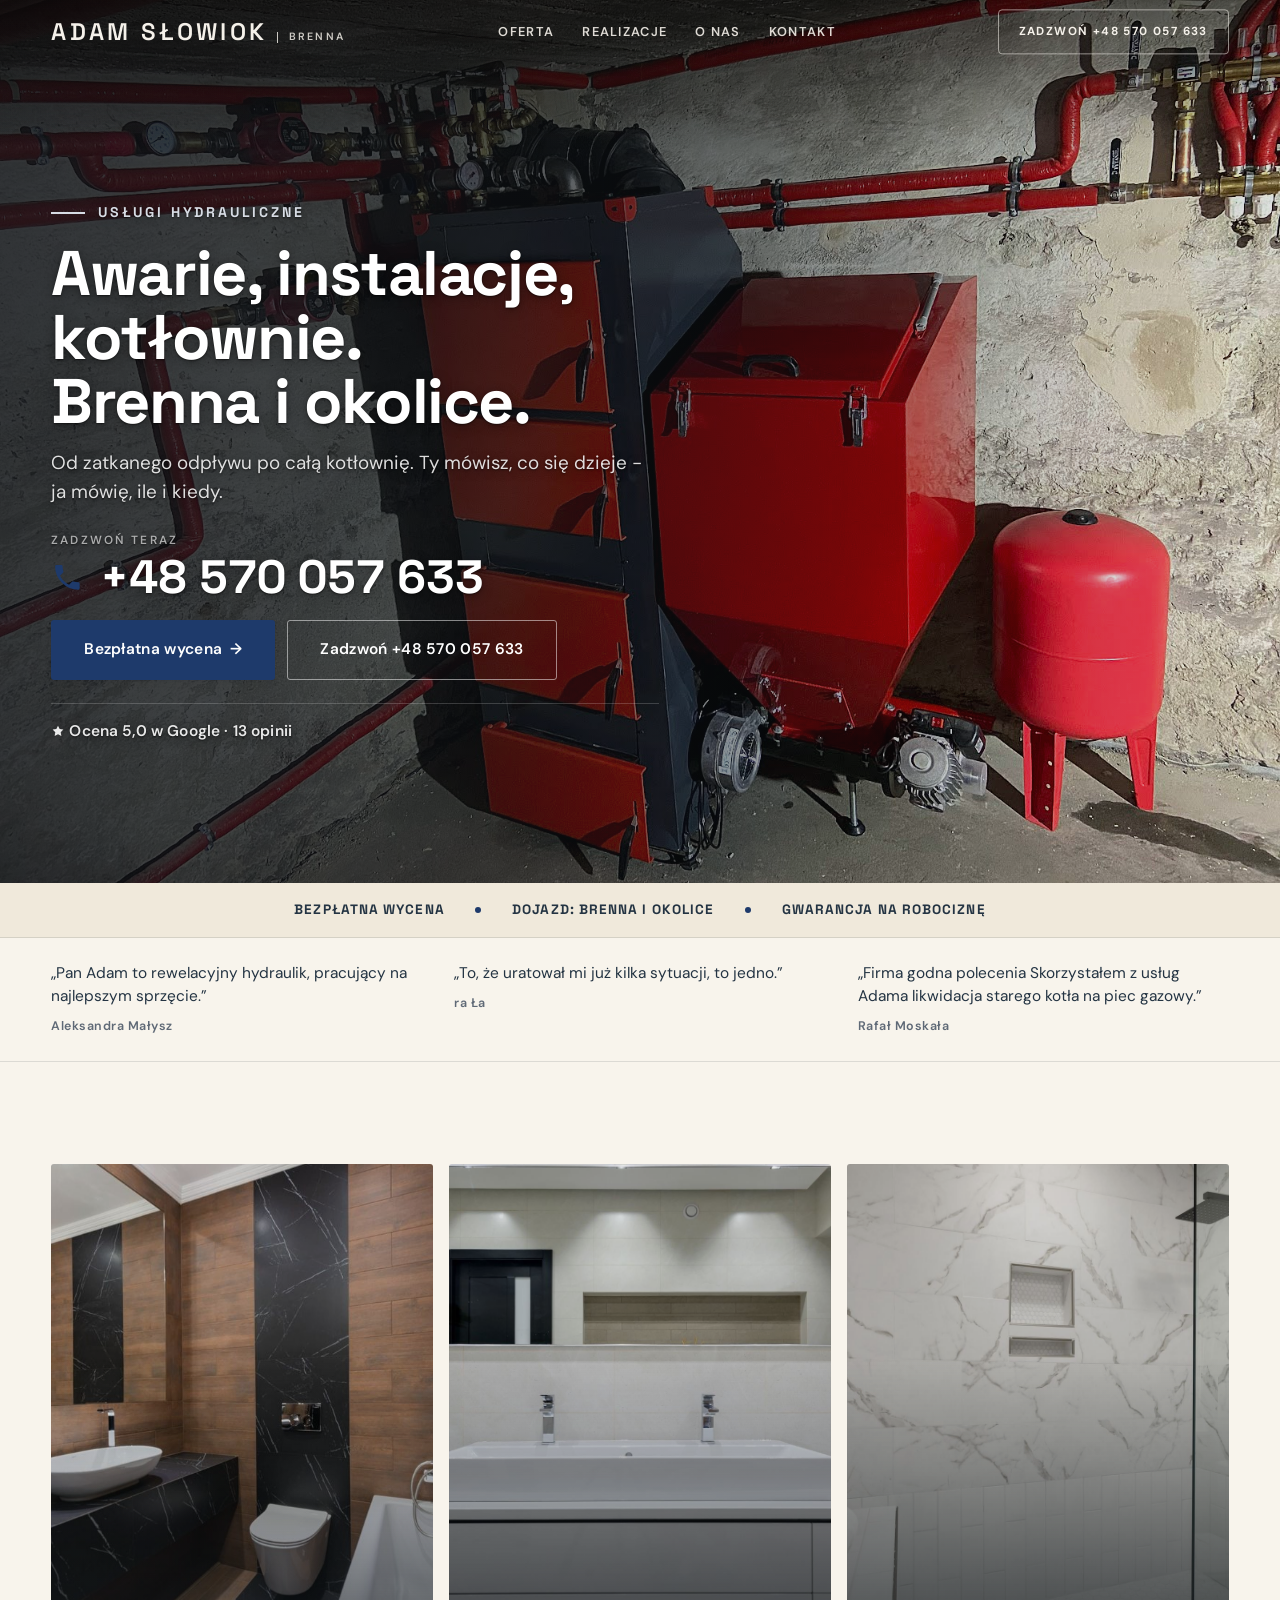
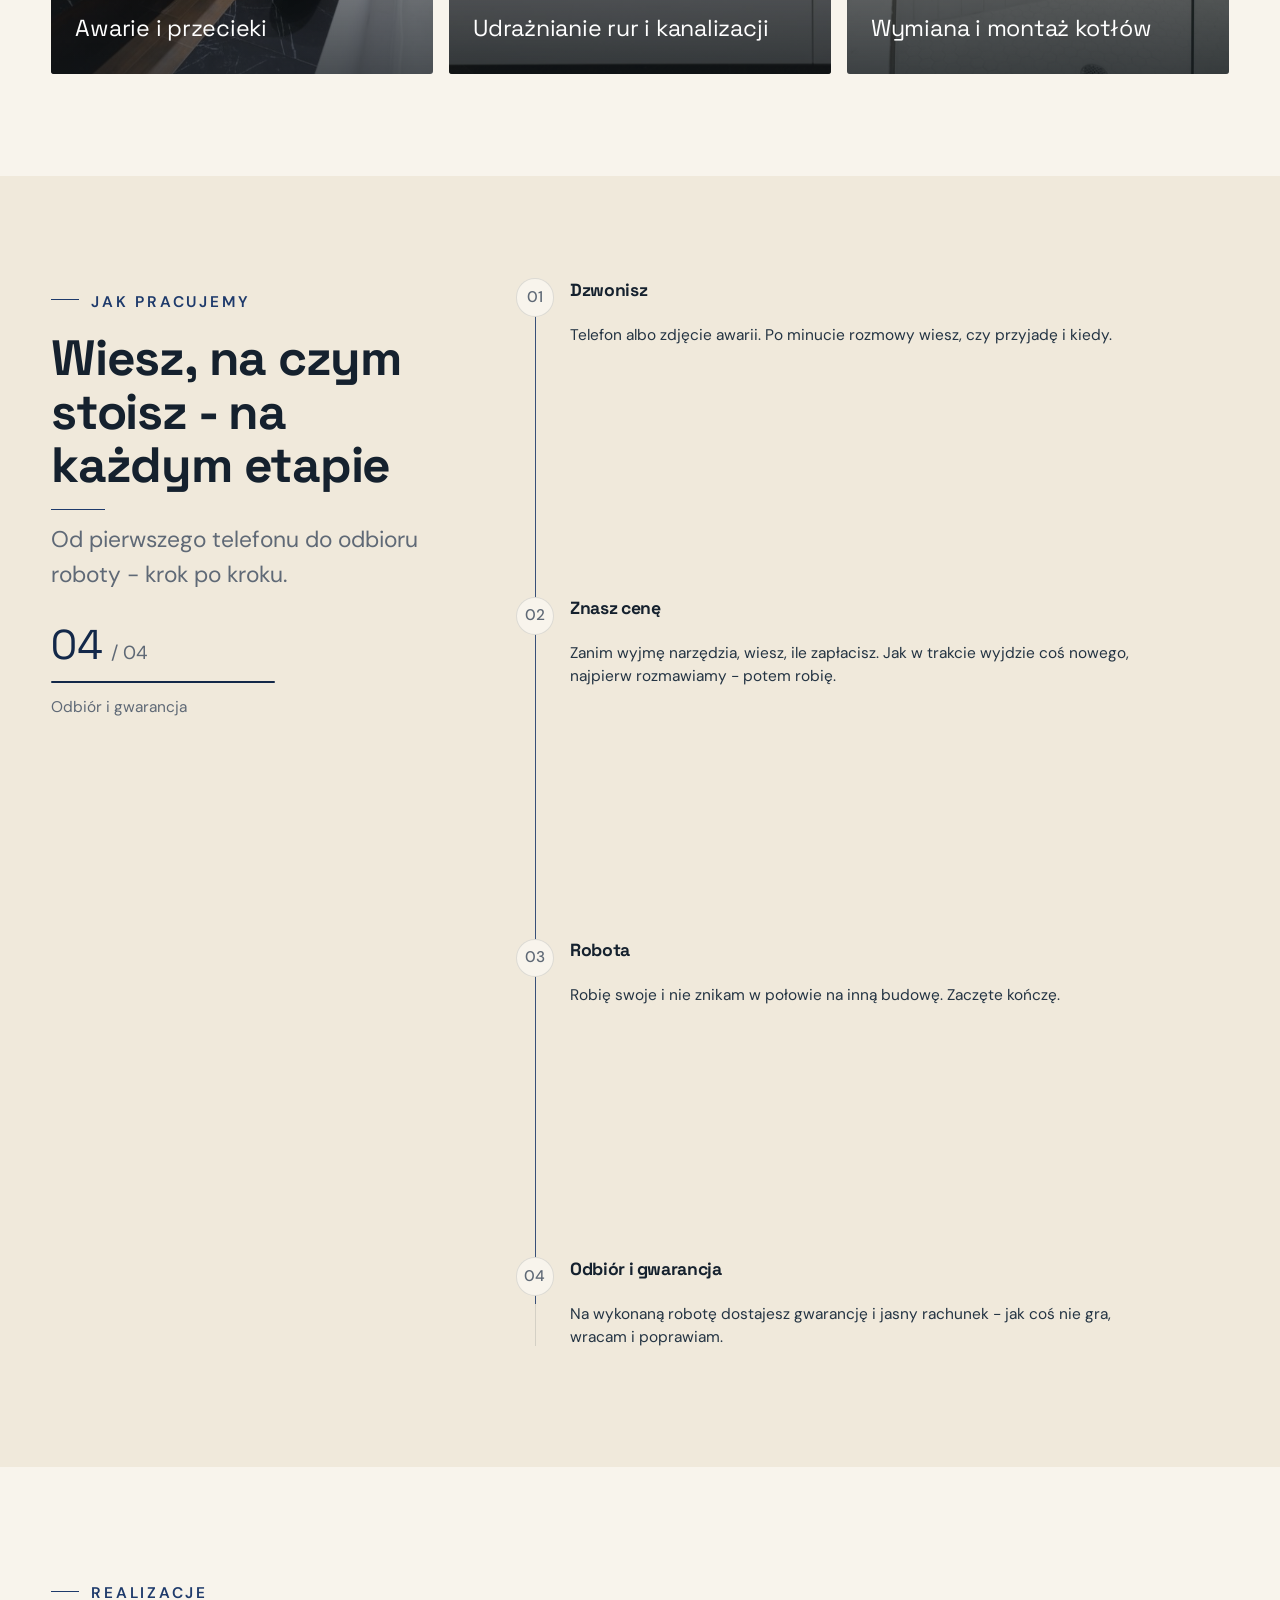
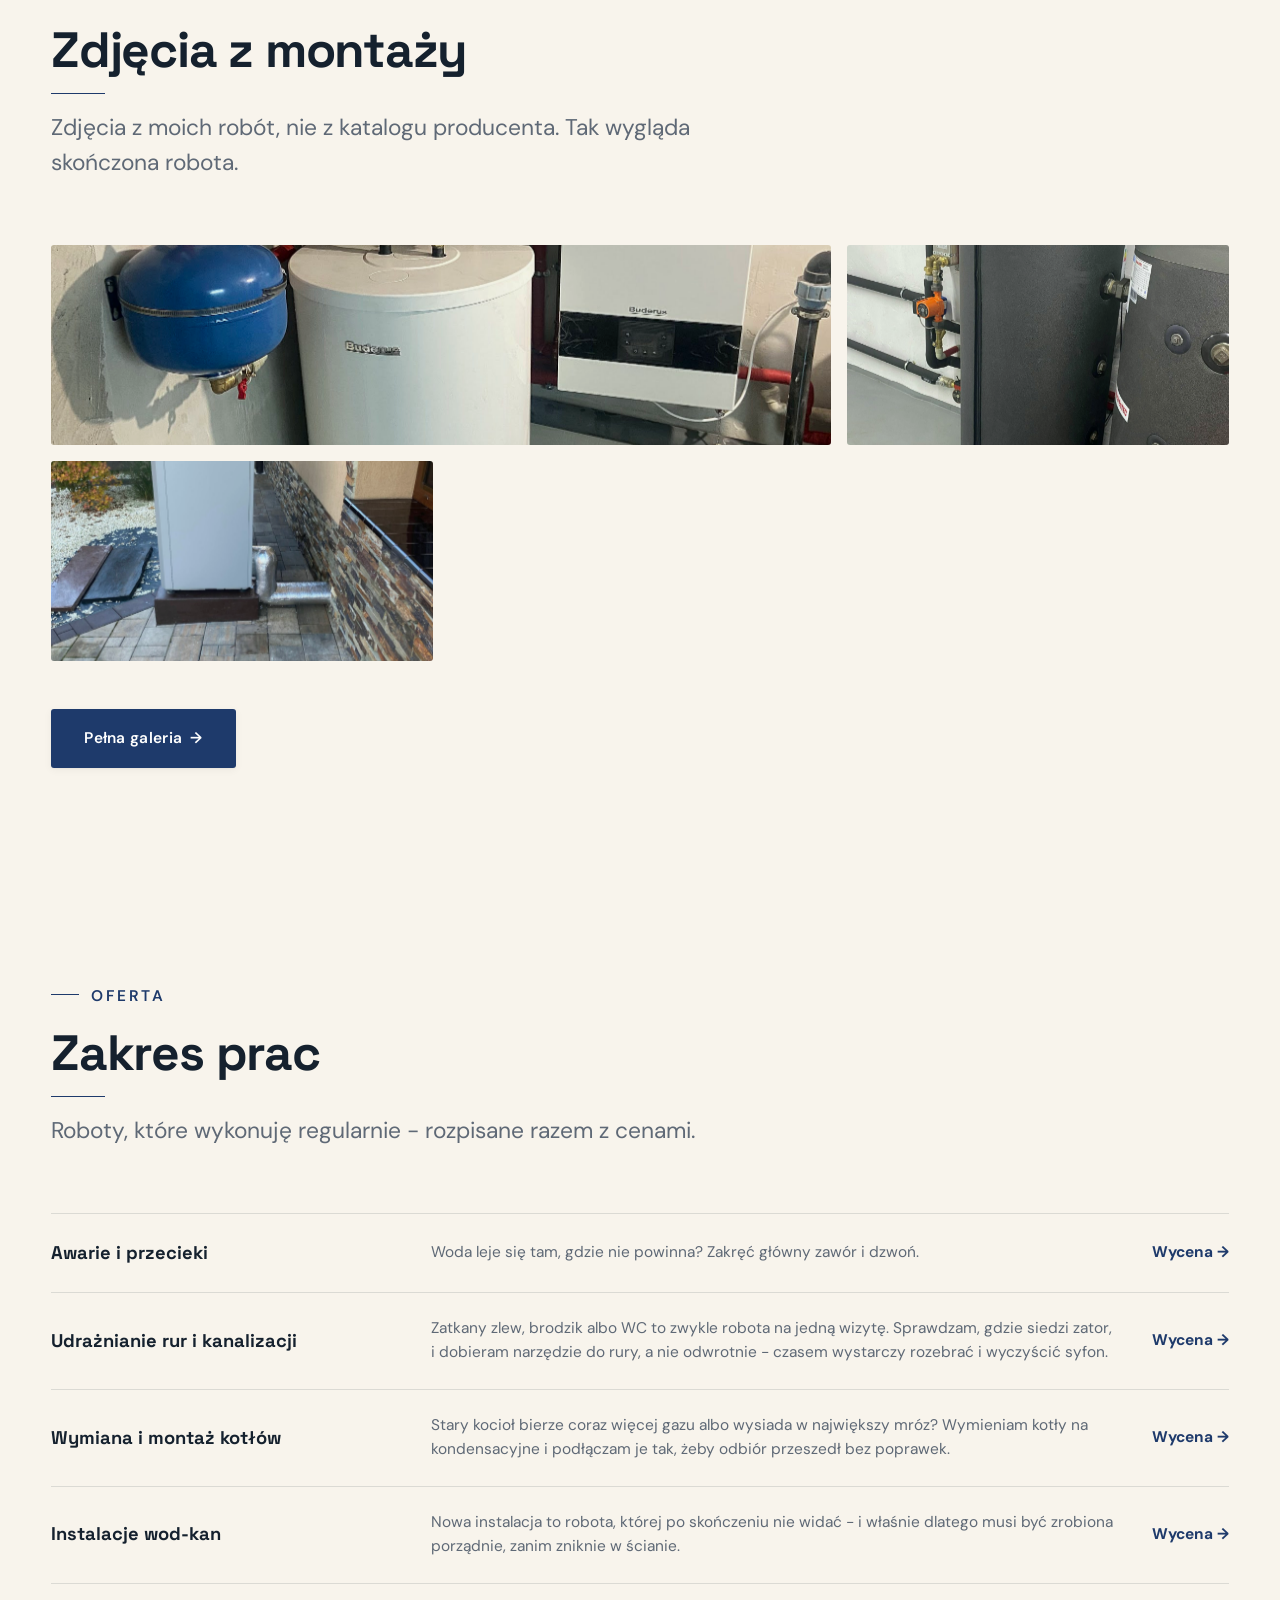
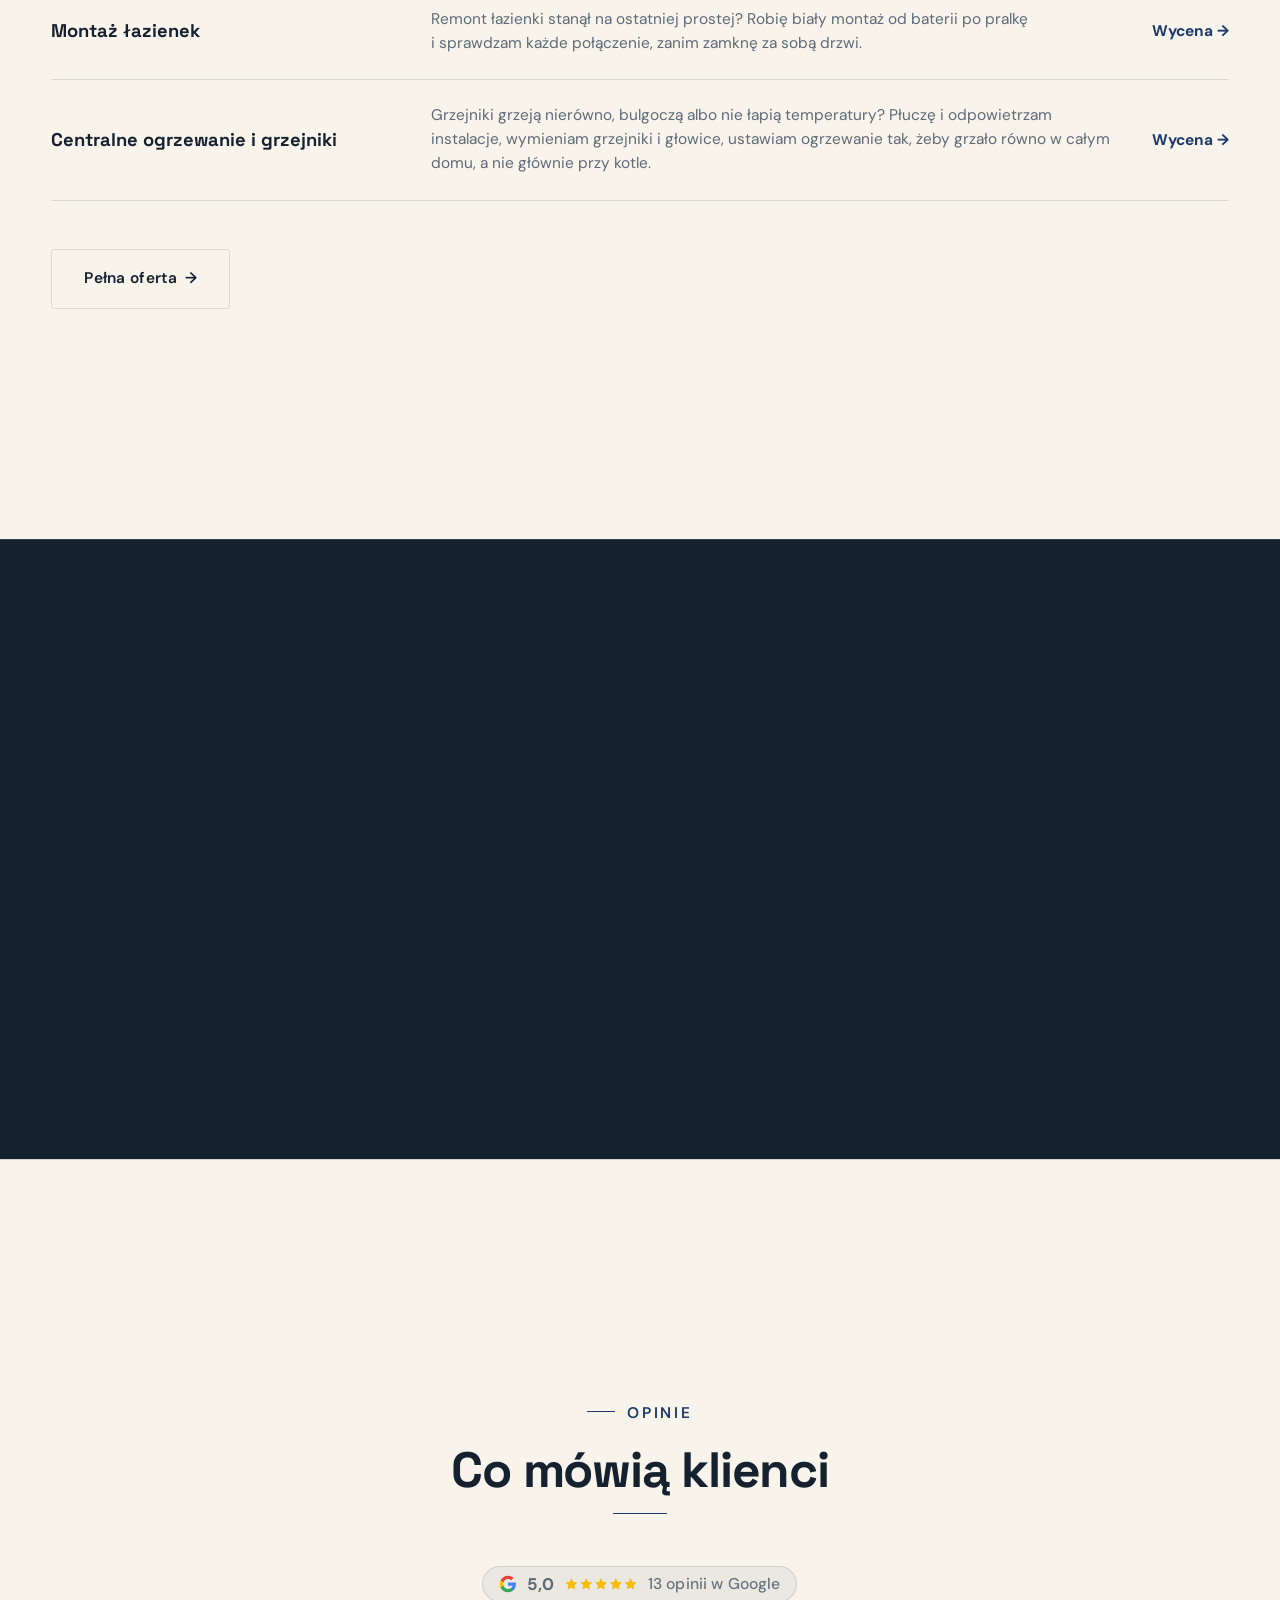
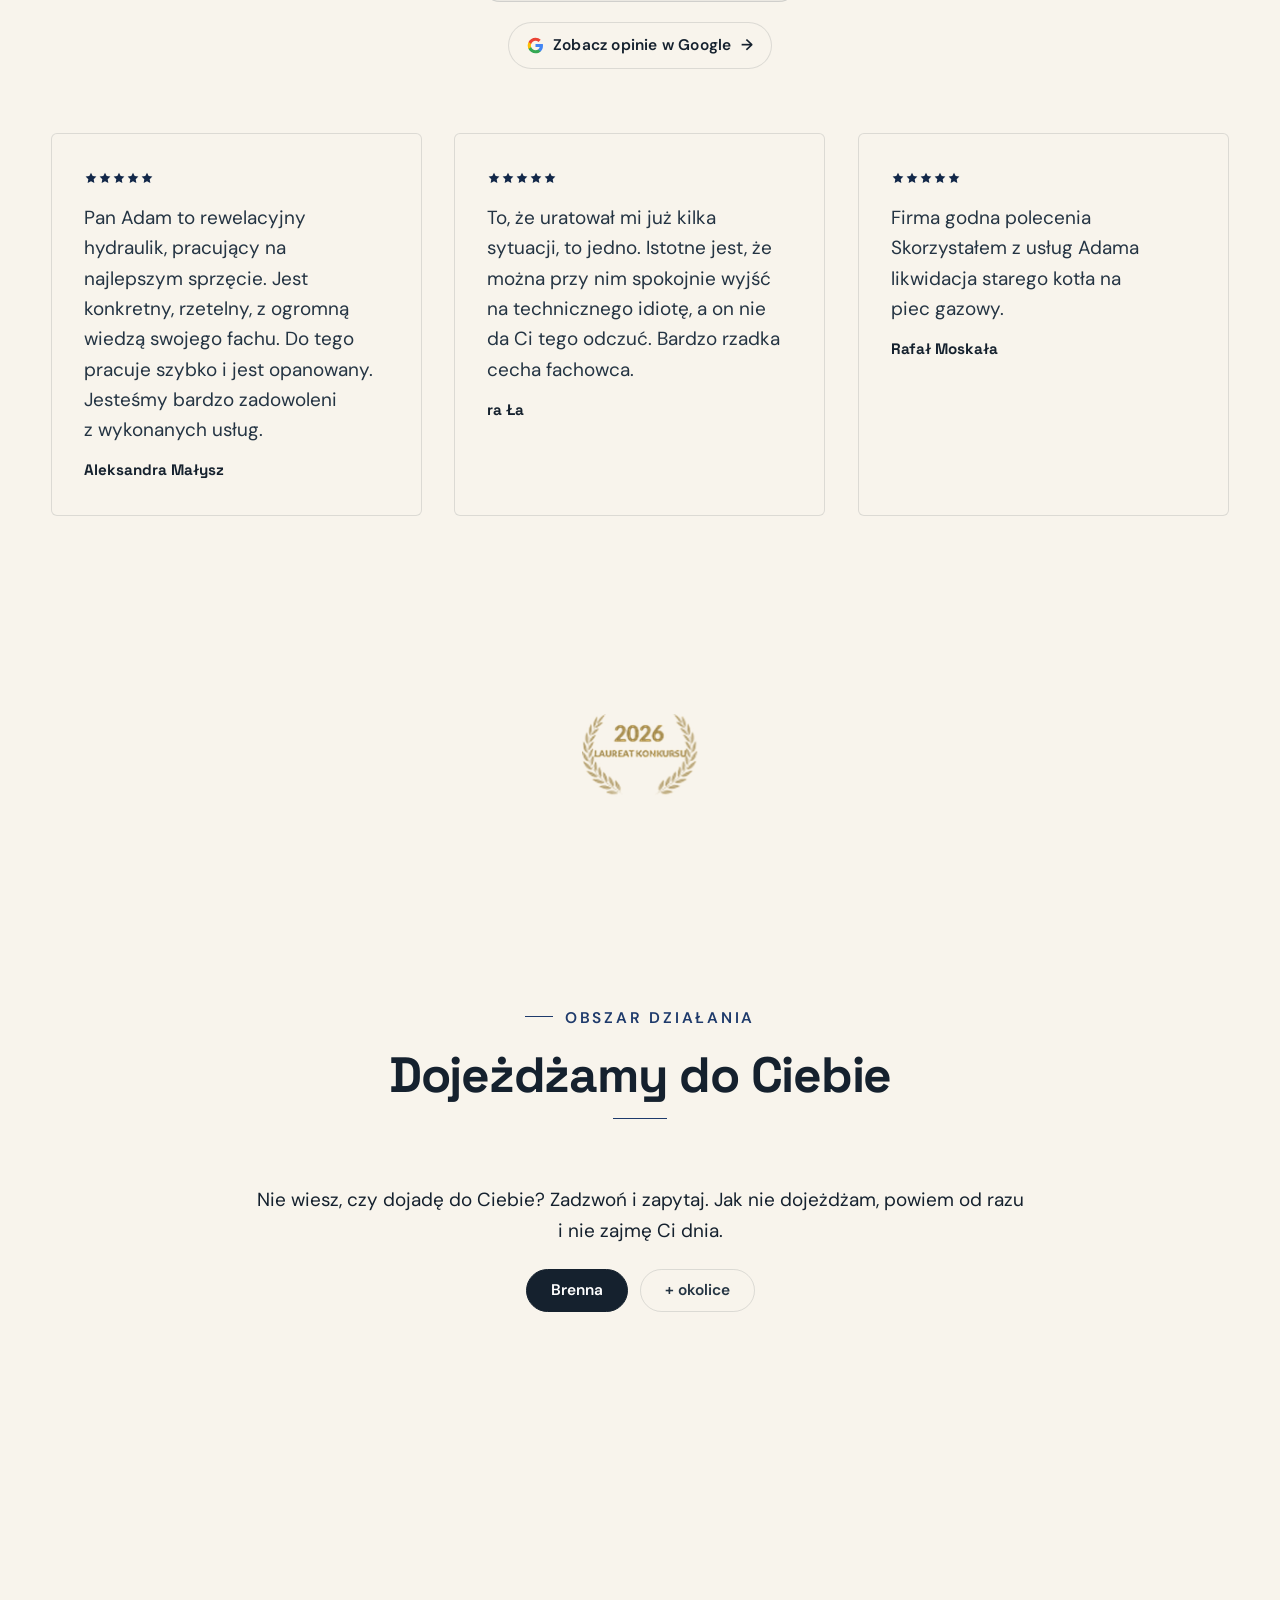
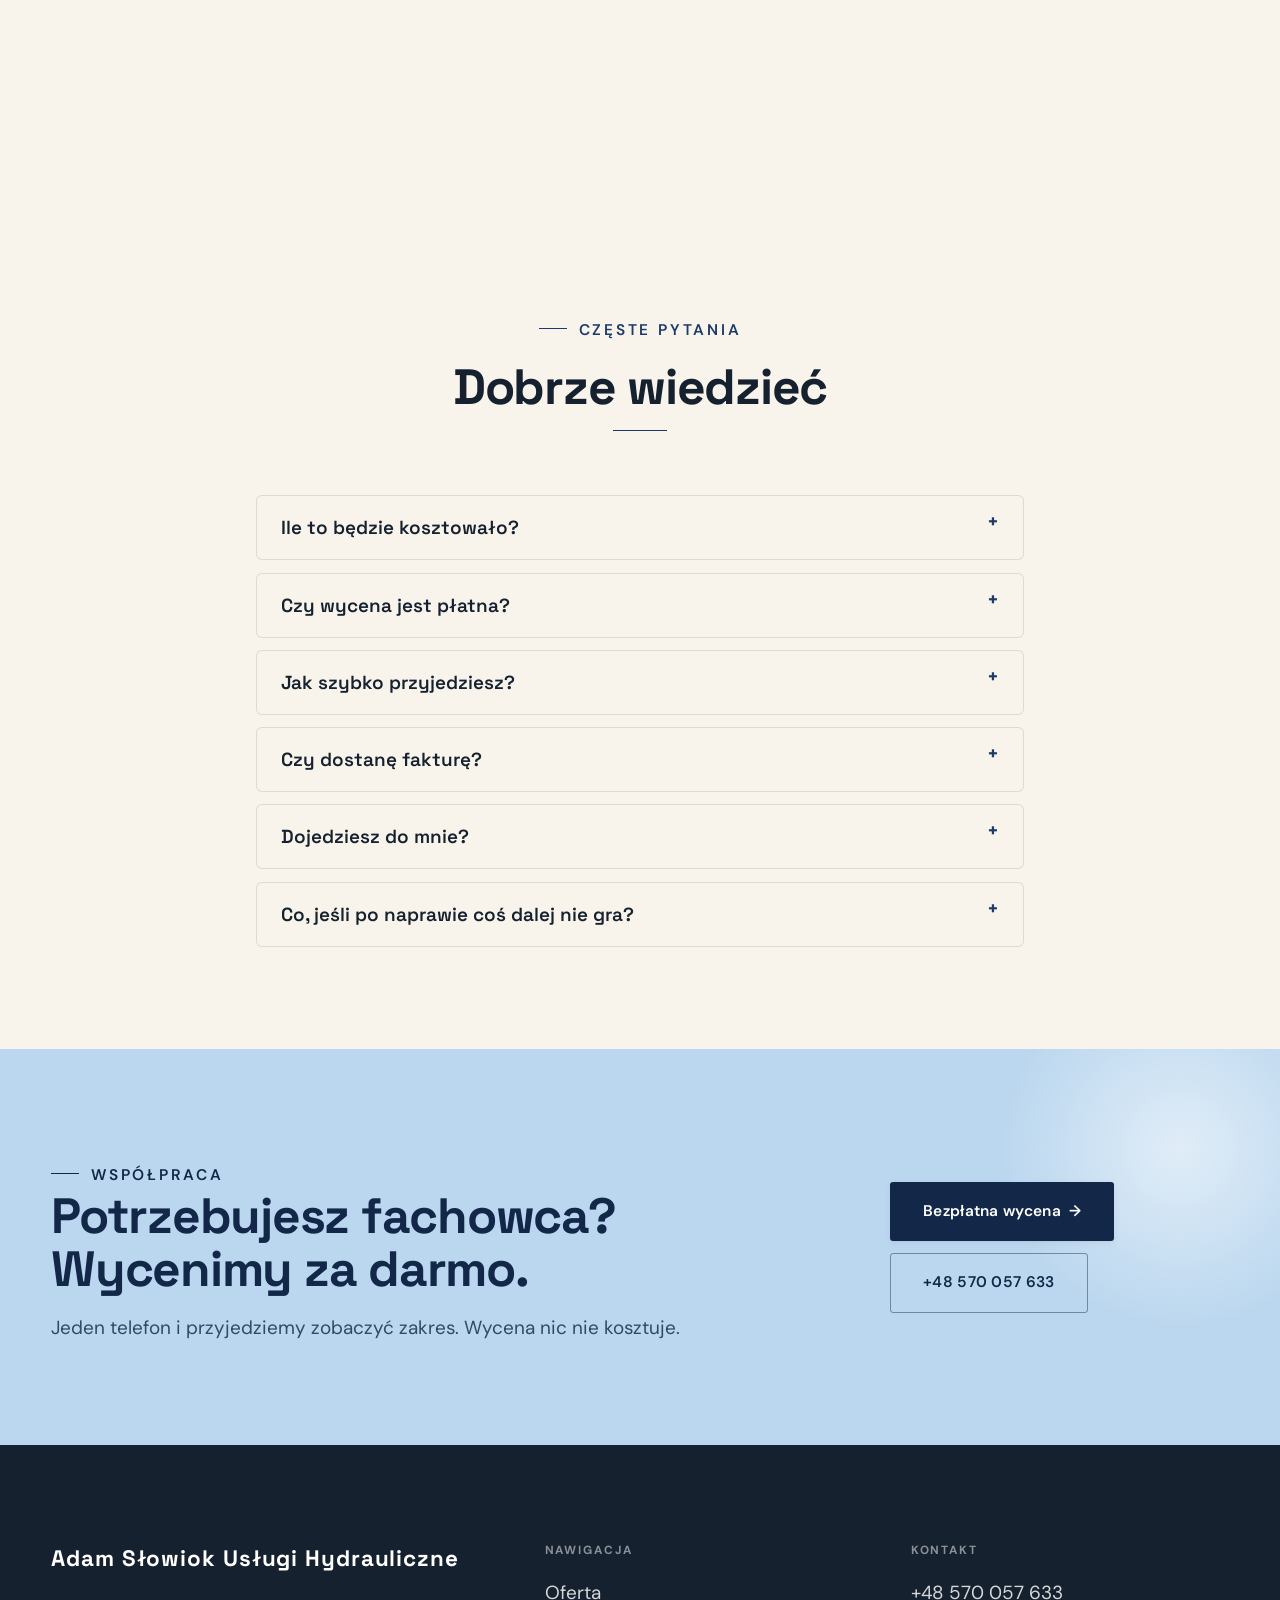
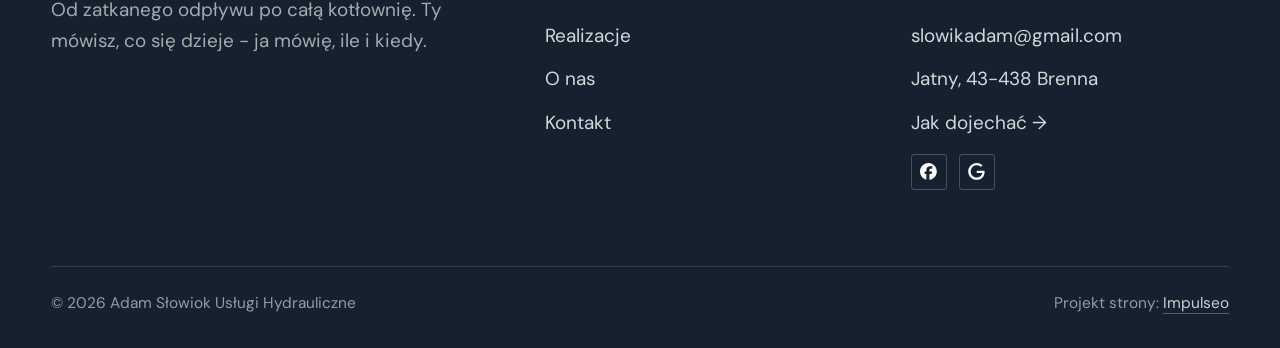
==== commit c3356865: "[claude-edit][cmt:f55bb9bb-e9f9-472f-8d13-f4170f109420] kolorystyka: granat zamiast rozu, jasny bez " ====
--- a/index.html
+++ b/index.html
@@ -120,7 +120,7 @@
   <div class="wrap">
     <div class="head reveal">
       <span class="eyebrow">Oferta</span>
-      <h2>Zakres robót</h2>
+      <h2>Zakres prac</h2>
       <p>Roboty, które wykonuję regularnie - rozpisane razem z cenami.</p>
     </div>
     <ul class="fu-list">
--- a/assets/styles.css
+++ b/assets/styles.css
@@ -6,16 +6,16 @@
 
 :root{
   /* PALETA — jasna, architektoniczna, chłodna */
-  --paper:#F4F6F8;          /* główne tło */
-  --paper-2:#E7EBEF;        /* sekcje alternatywne (chłodny jasny szary) */
-  --paper-3:#E7EBEF;        /* delikatne wypełnienia */
+  --paper:#F8F4EC;          /* główne tło - bardzo jasny beż (prośba klienta 01.09.2026) */
+  --paper-2:#F0E9DB;        /* sekcje alternatywne (ciepły jasny beż) */
+  --paper-3:#F0E9DB;        /* delikatne wypełnienia */
   --ink:#15212E;            /* tekst główny — chłodny grafit */
   --ink-soft:#243443;       /* nagłówki drugorzędne */
   --muted:#6B7785;          /* tekst poboczny */
   --line:rgba(21,33,46,.12);/* hairline */
-  --accent:#E8A317;         /* stonowany petrol-slate — jedyny akcent */
-  --accent-d:#C9870C;
-  --accent-soft:rgba(232,163,23,.10);
+  --accent:#1E3A6B;         /* granat - jedyny akcent */
+  --accent-d:#132849;
+  --accent-soft:rgba(30,58,107,.10);
   --dark:#15212E;           /* sekcje ciemne (stopka/CTA) */
 
   /* HOVER ZDJĘĆ — JEDEN standard dla całego silnika (decyzja K. 04.08.2026, artefakt z wariantami).
@@ -1842,17 +1842,62 @@
 /* === szary tekst dociągnięty do czytelności (WCAG 4.5 na wszystkich tłach) === */
 :root{--muted:#5F6976;}
 
-/* === akcent-tekst: --accent zostaje żywy (#E8A317, 2.00:1 na #F4F6F8), litera na jasnym tle bierze #845907 === */
-:root{--accent-text:#845907;}
+/* === akcent-tekst: granat #1E3A6B ma 10.2:1 na beżu #F8F4EC, więc litera akcentowa bierze wprost akcent === */
+:root{--accent-text:#1E3A6B;}
 .btn-accent{color:#14171c}
 .nav .nav-links a.btn-accent{color:#14171c}
 .btn-accent[data-accent-d],.cta-d .btn-accent{color:#14171c}
 
-/* === rozróżnienie palety: burgund (odtworzona z rejestru) ===
-   Blokada powtórzeń (13.08.2026): ten sam odcień nie idzie do kolejnych
-   klientów pod rząd. Wybór zapisany w palety-uzyte.json, więc przebudowa
-   tego dema odtworzy DOKŁADNIE ten kolor. */
-:root{--accent:#A85563;--accent-d:#91404F;--accent-soft:rgba(168,85,99,.10);--gold:#A85563;}
+/* === paleta klienta: GRANAT (prośba Agaty 01.09.2026 - zamiast burgundu #A85563) ===
+   ⚠️ Przy przebudowie dema z palety-uzyte.json wróci burgund - ten blok trzeba
+   wtedy nałożyć ponownie. Granat jest tu wyborem klienta, nie losowaniem silnika. */
+:root{--accent:#1E3A6B;--accent-d:#132849;--accent-soft:rgba(30,58,107,.10);--gold:#1E3A6B;}
 .btn-accent{color:#fff}
 .nav .nav-links a.btn-accent{color:#fff}
 .btn-accent[data-accent-d],.cta-d .btn-accent{color:#fff}
+
+/* ============================================================
+   ZMIANY NA PROŚBĘ KLIENTA (01.09.2026, przez Agatę)
+   1) różowe/burgundowe elementy -> GRANAT (bloki :root wyżej)
+   2) białe płaszczyzny -> bardzo jasny beż
+   3) panel CTA: granatowe tło -> baby blue, napisy na granat
+   Blok celowo NA KOŃCU pliku - wygrywa z regułami silnika.
+   ============================================================ */
+
+/* --- 2) BEŻ zamiast bieli: karty, formularz, kafle --- */
+.svc,
+.trust-card,
+.form,
+.form input:focus, .form textarea:focus,
+.obj-tile{background:#FDFBF6}
+
+/* --- domknięcie kontrastu po zmianie akcentu na granat ---
+   Stary akcent (bursztyn) był jasny, więc napis na nim był CIEMNY (#14171c).
+   Granat jest ciemny - napis musi być BIAŁY, inaczej przycisk się zlewa. */
+.btn-accent,
+.nav .nav-links a.btn-accent,
+.nav .nav-links a.btn-accent:hover,
+.nav:not(.nav-solid) .nav-links a.btn-accent:hover,
+.btn-accent[data-accent-d],
+.cta-d .btn-accent,
+.sticky-call .sc-call{color:#fff}
+
+/* --- 3) PANEL CTA („Która z usług Cię interesuje?") — baby blue + granatowe napisy --- */
+.cta{background:#BBD7EF;color:#132849}
+.cta h2{color:#132849}                                  /* 9.9:1 na baby blue */
+.cta p{color:rgba(19,40,73,.82)}                        /* 6.3:1 */
+.cta .eyebrow{color:#132849}                            /* „Współpraca" na granat - prośba klienta */
+.cta .eyebrow::before{background:#132849}
+/* poświata w rogu: na jasnym tle biała, nie akcentowa */
+.cta::before{background:radial-gradient(circle,rgba(255,255,255,.55),transparent 70%)}
+/* przycisk główny: granat na baby blue (biały gubiłby się na jasnym tle) */
+.cta .btn-light{background:#132849;color:#fff;box-shadow:var(--sh-sm)}
+/* telefon obok: kontur granatowy zamiast białego */
+.cta .btn-ghost-cta{color:#132849;border-color:rgba(19,40,73,.45)}
+
+/* --- hero: kicker i akcent H1 na ZDJĘCIU ---
+   Silnik liczy je jako `color-mix(--accent 62%, biel)`. Przy jasnym akcencie (bursztyn,
+   burgund) wychodziło jasno; granat jest ciemny, więc ta sama mieszanka dała 3.02:1 na
+   zdjęciu (bramka pikselowa, próg 3.6). Dosypujemy bieli - napis zostaje chłodny, ale czytelny. */
+.hero-fach{--accent-lit:color-mix(in srgb,var(--accent) 18%,#fff);
+           --accent-strong:color-mix(in srgb,var(--accent) 30%,#fff)}
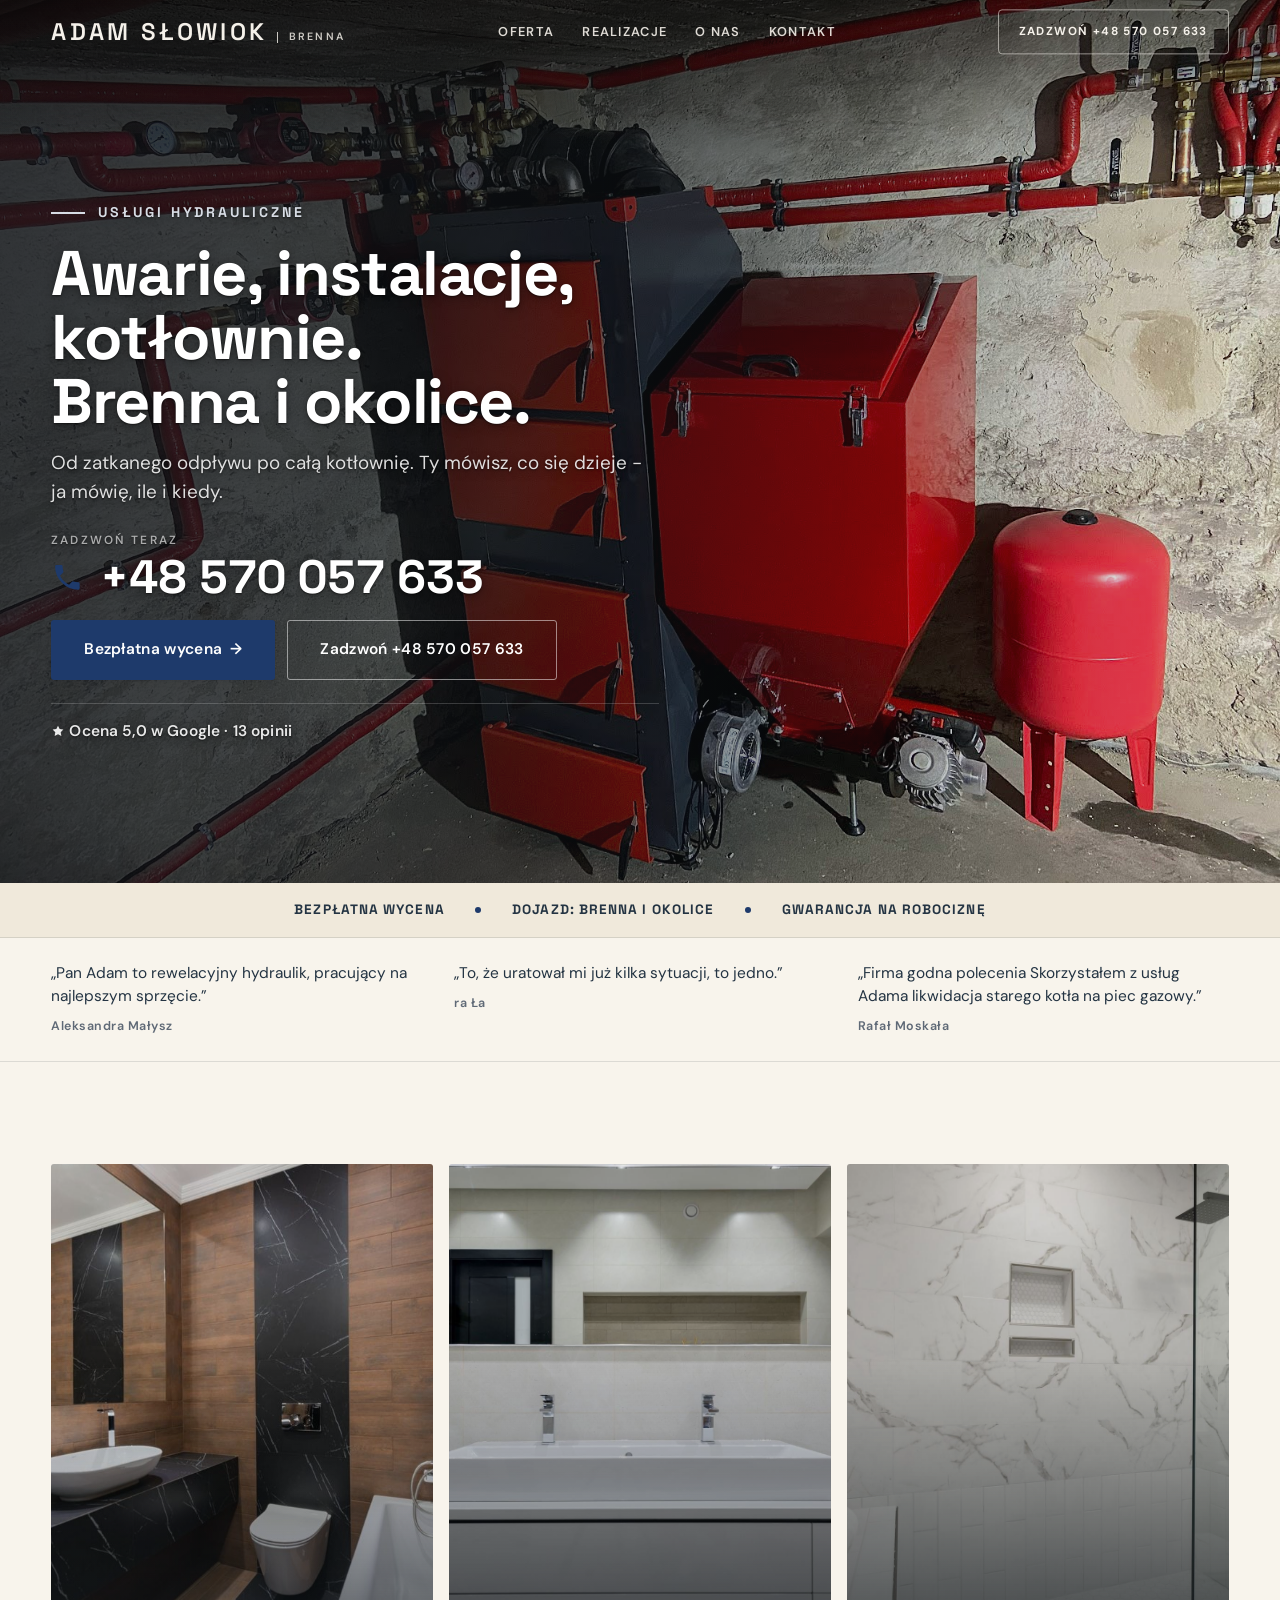
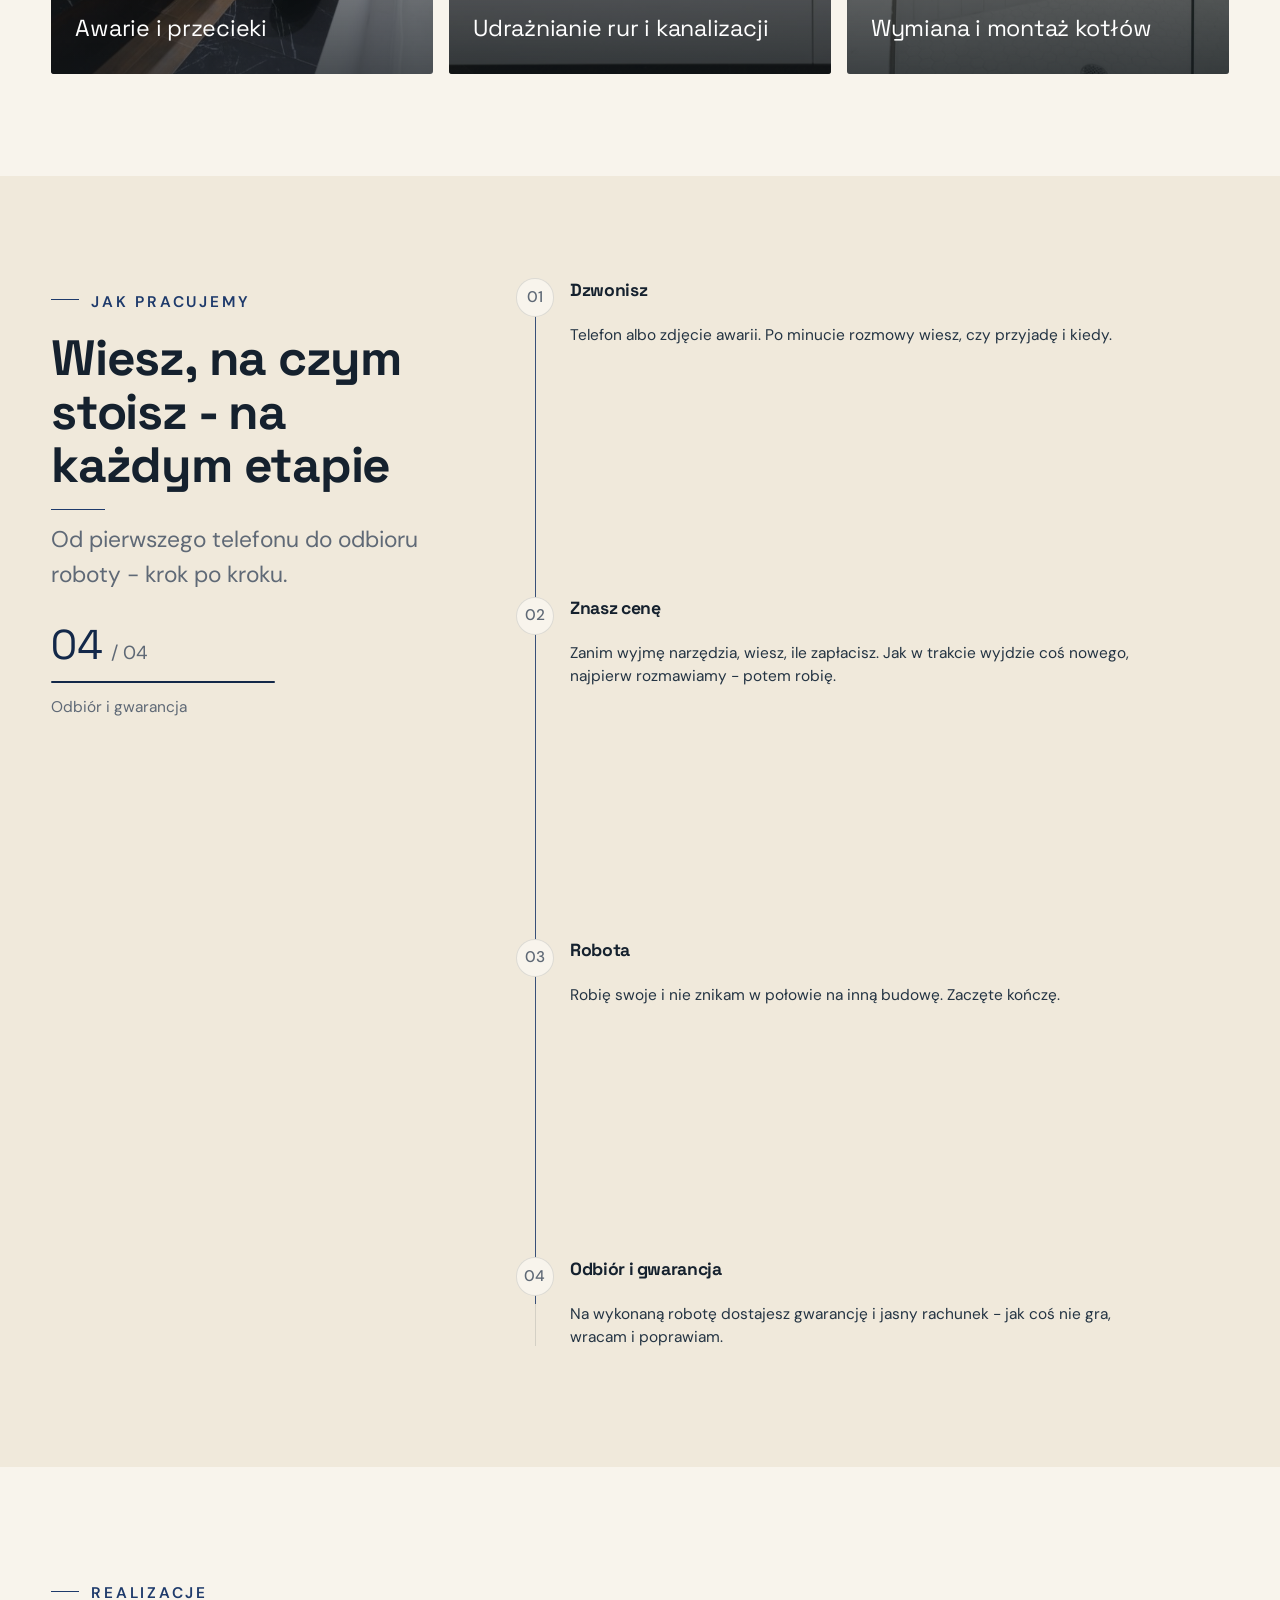
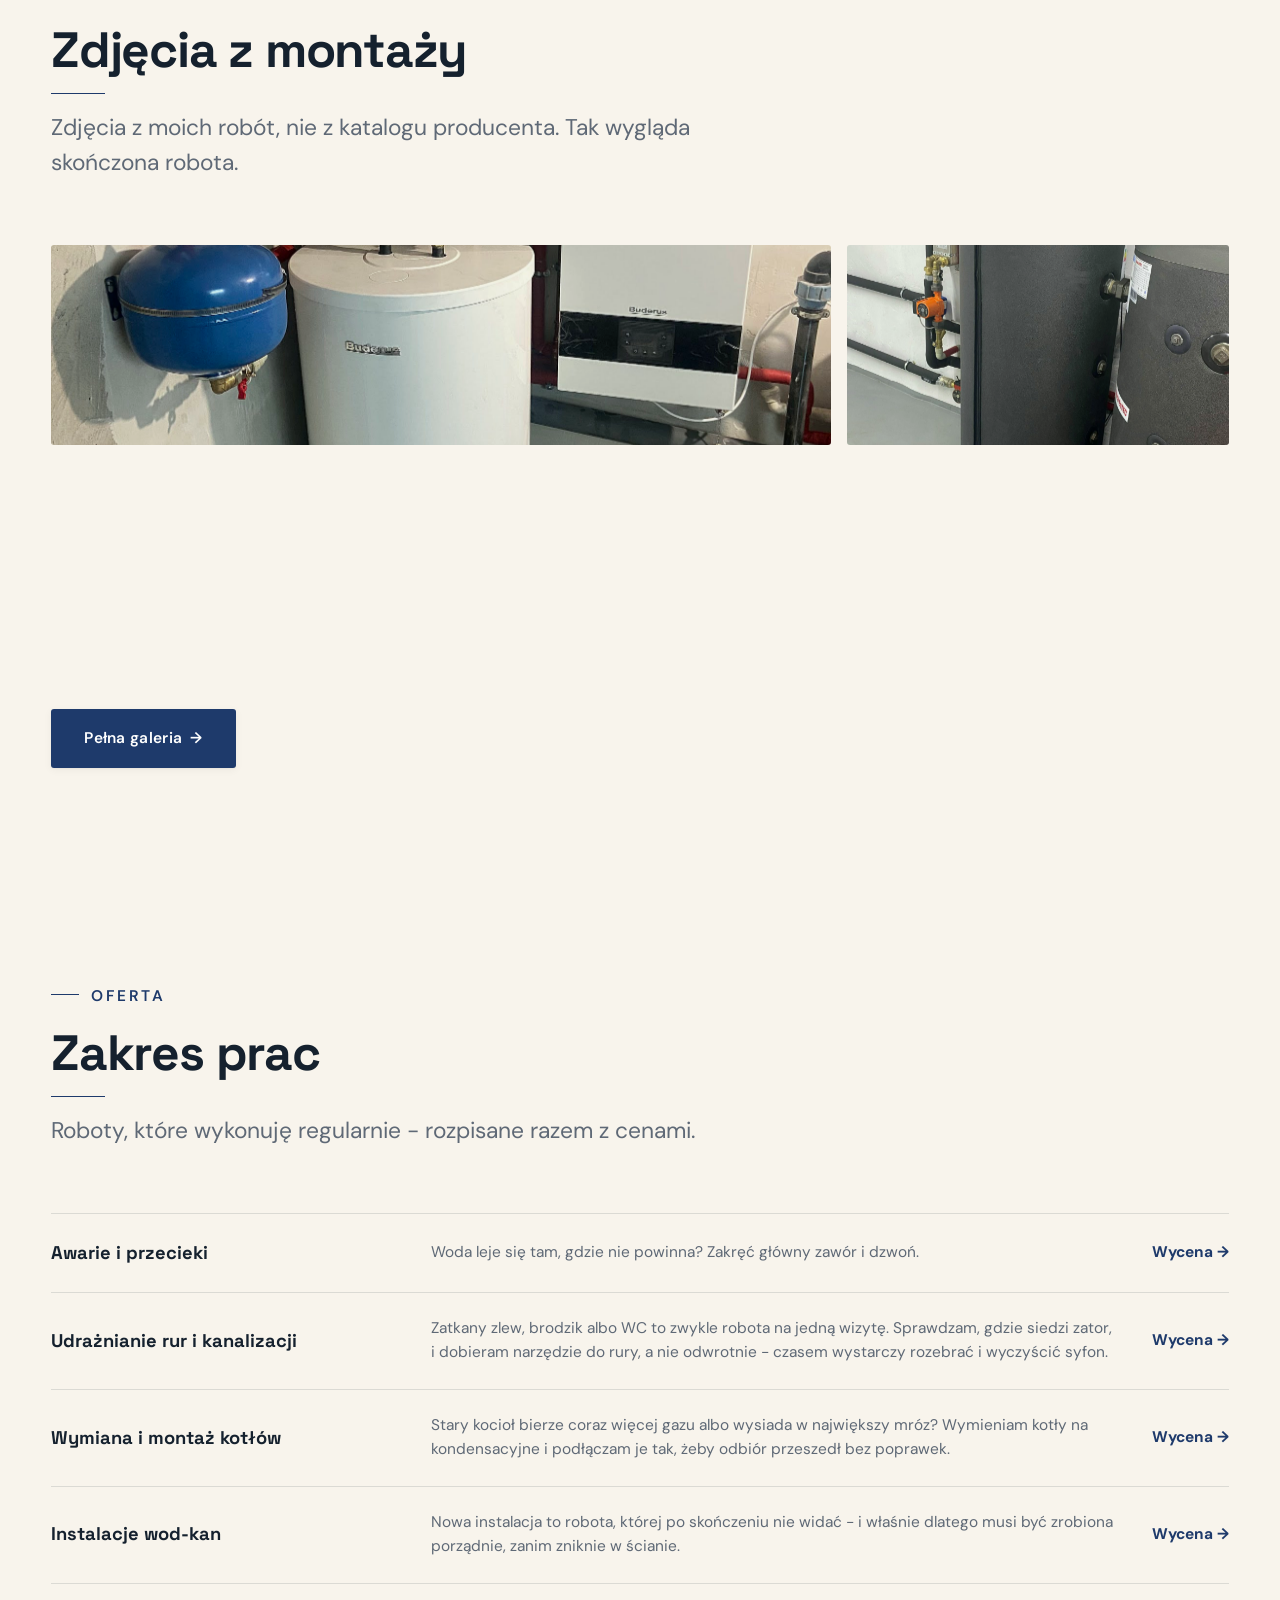
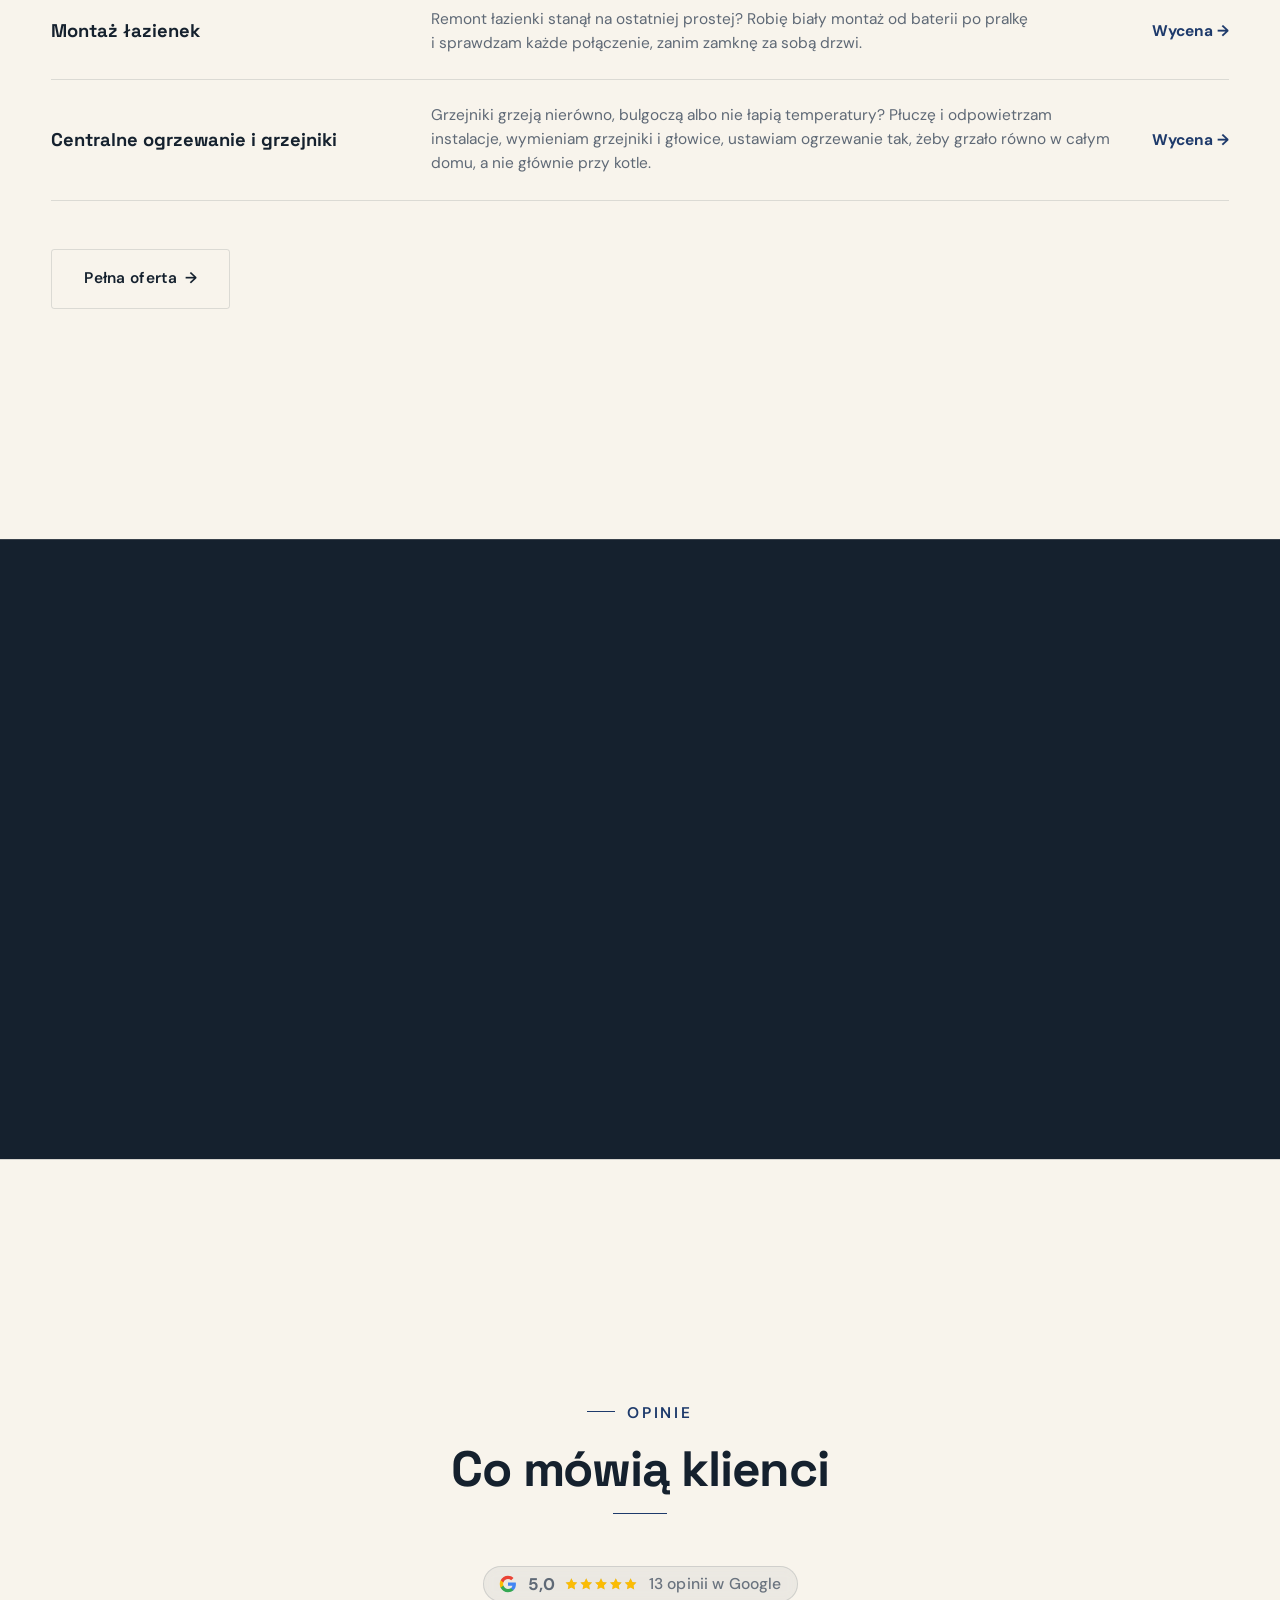
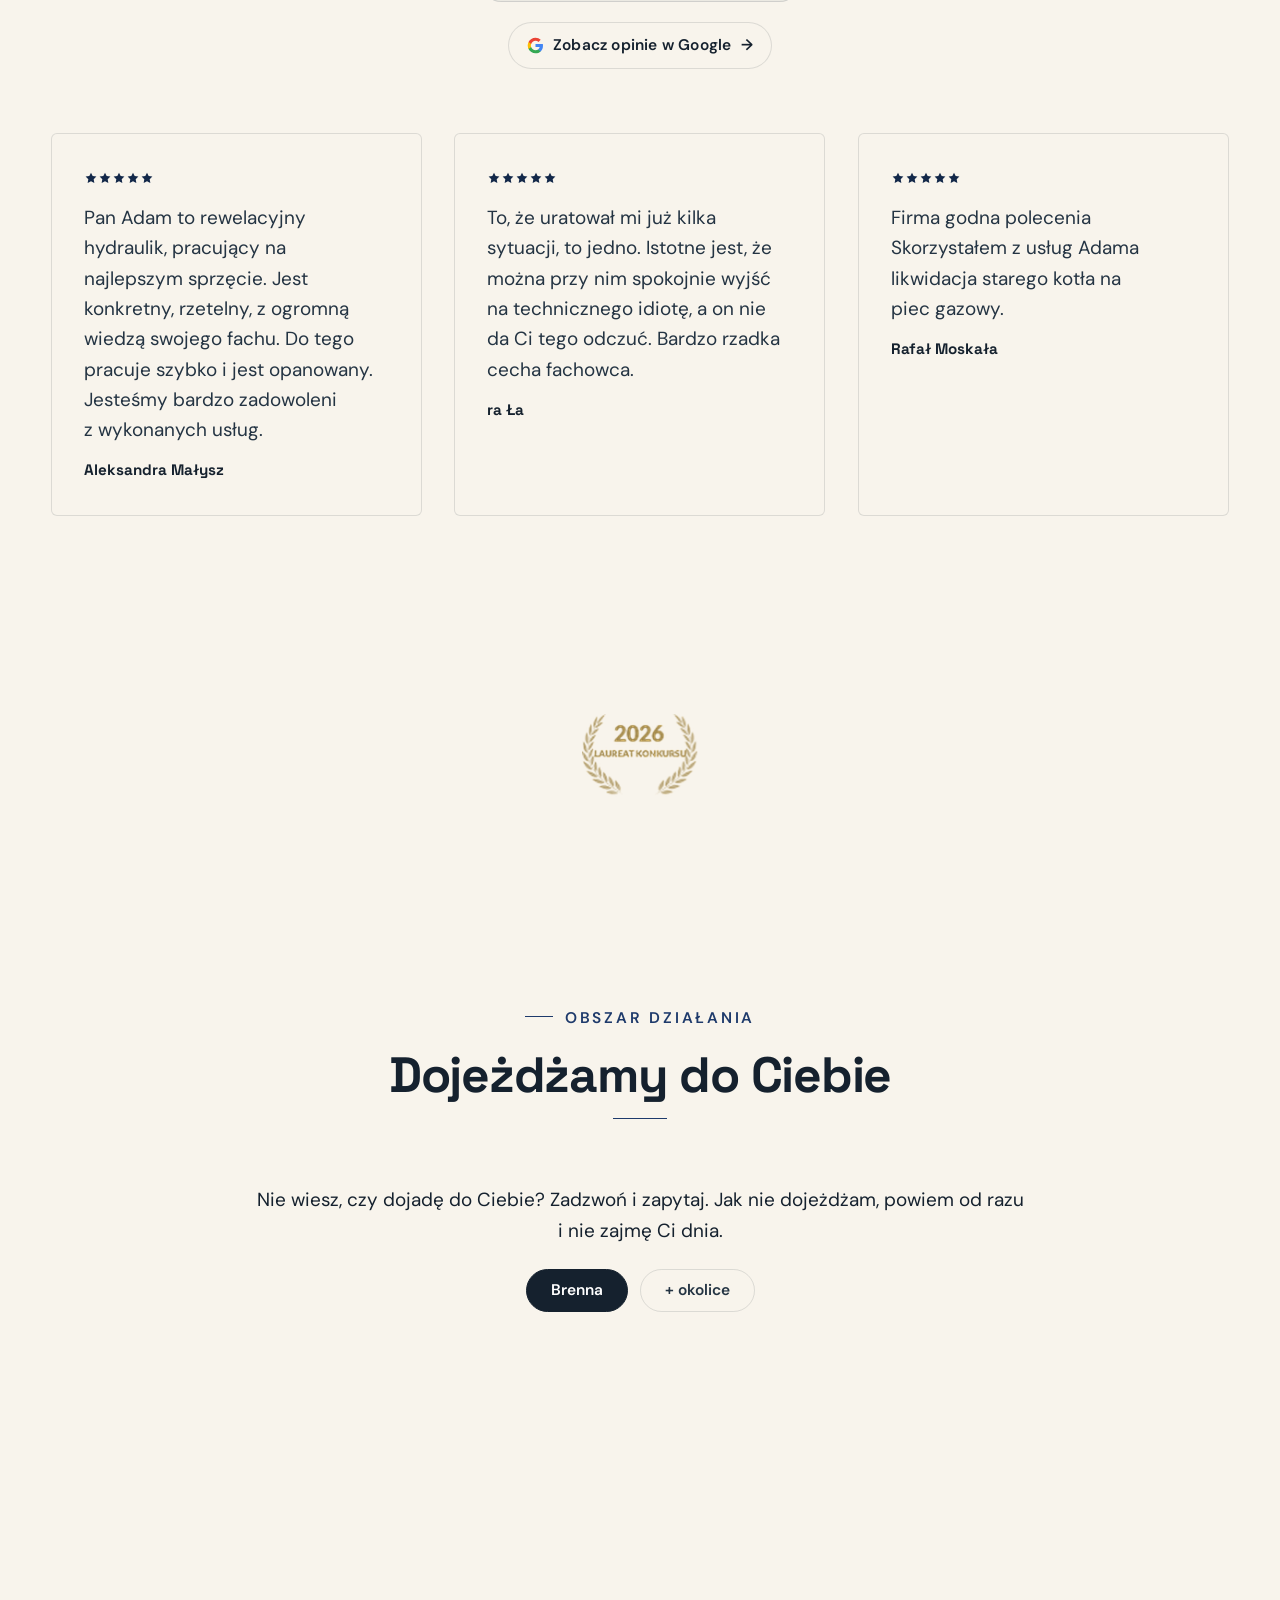
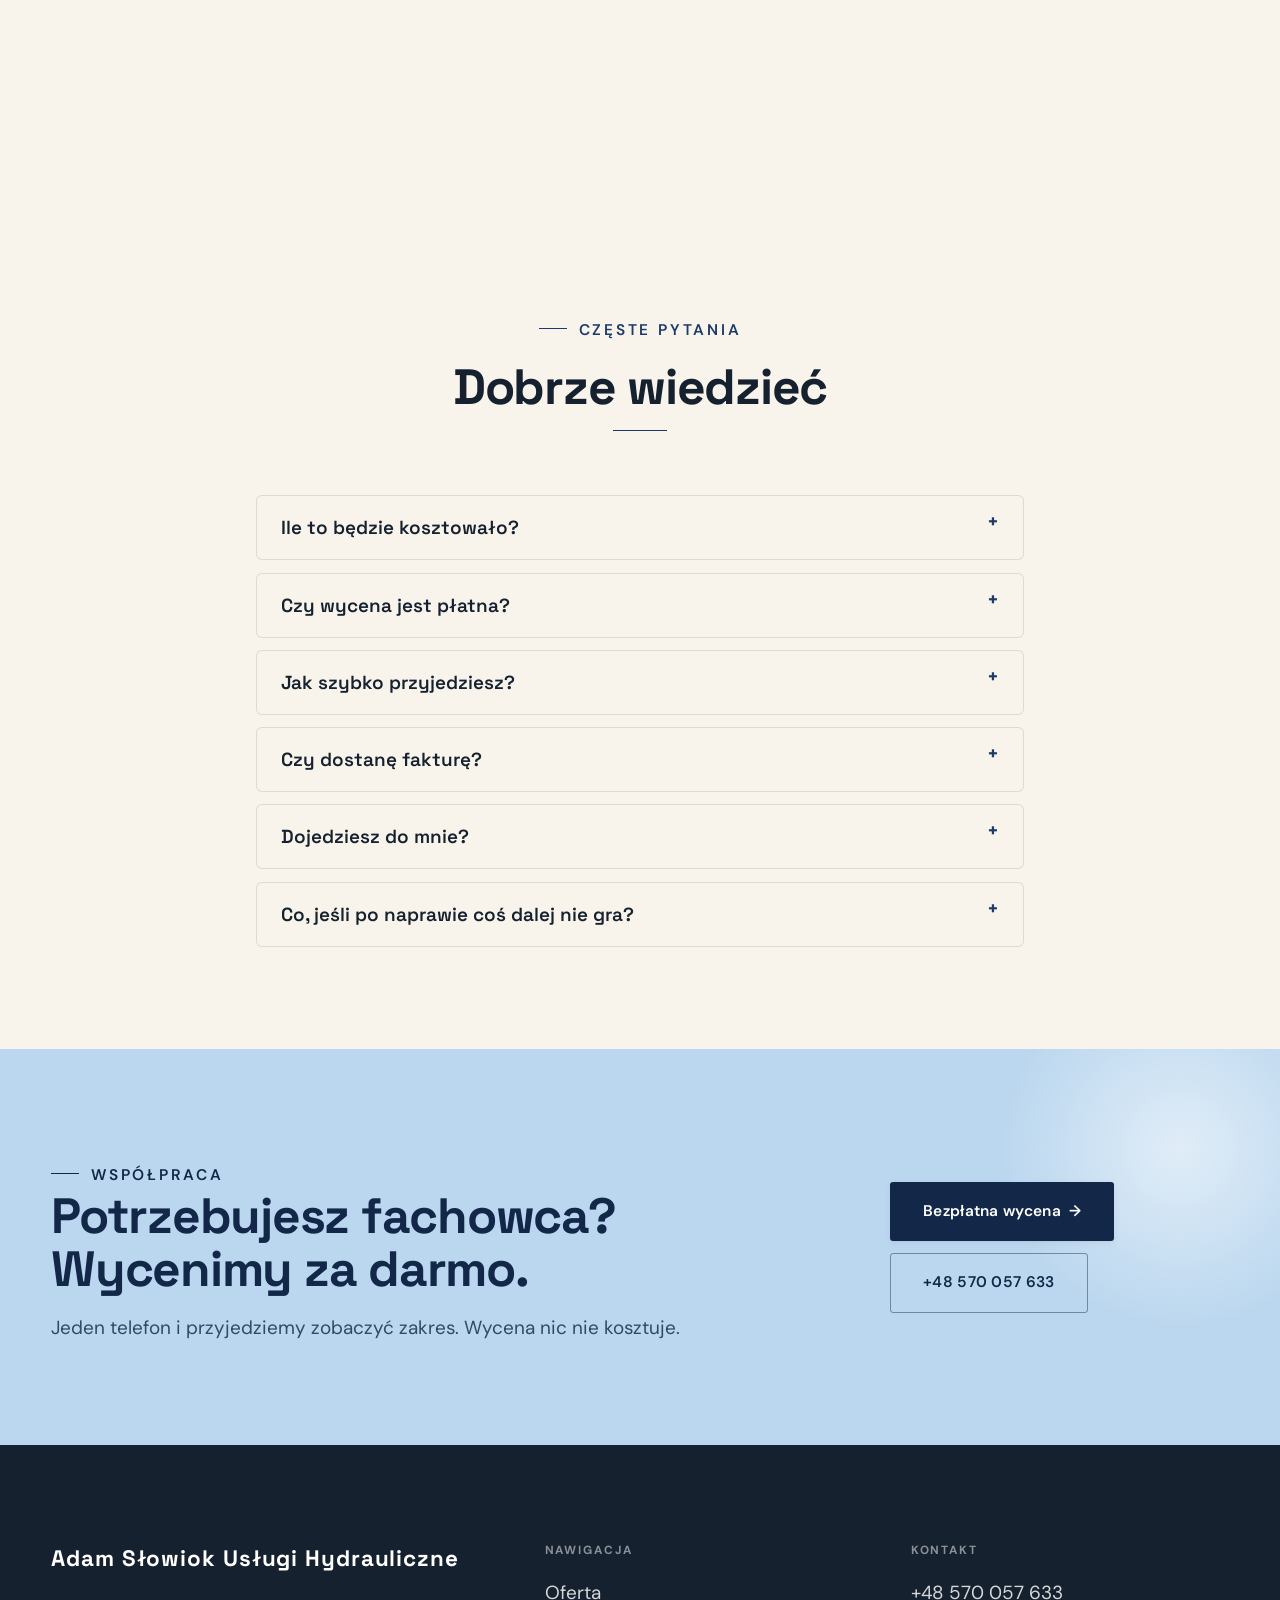
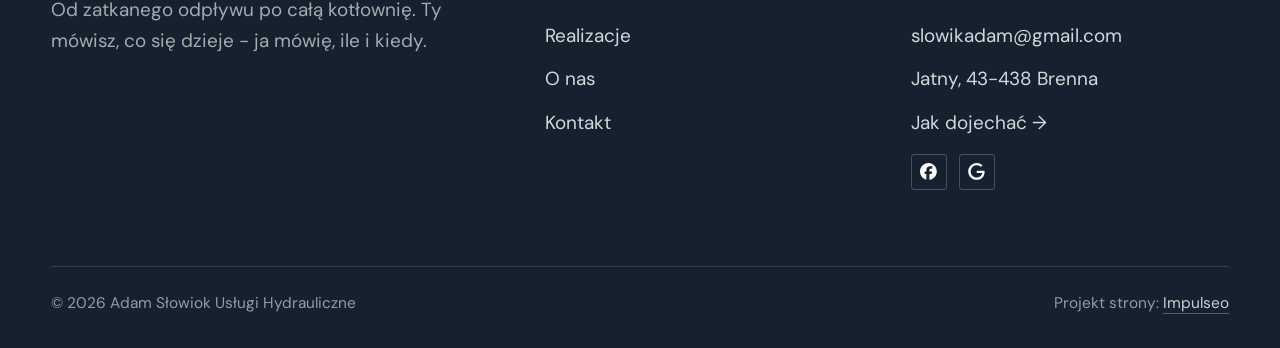
==== commit 39e63dfa: "[claude-edit][cmt:86a7c19f-a1b4-4011-9e11-78af34858325] o-nas: dalsza rozbudowa - 3 nowe akapity w '" ====
--- a/index.html
+++ b/index.html
@@ -21,7 +21,7 @@
 <link rel="preconnect" href="https://fonts.googleapis.com">
 <link rel="preconnect" href="https://fonts.gstatic.com" crossorigin>
 <link href="https://fonts.googleapis.com/css2?family=Space+Grotesk:wght@500;600;700&family=DM+Sans:opsz,wght@9..40,400;9..40,500;9..40,600&display=swap" rel="stylesheet">
-<link rel="stylesheet" href="assets/styles.css?v=87df42cb">
+<link rel="stylesheet" href="assets/styles.css?v=51d6c327">
 </head>
 <body>
 
--- a/assets/styles.css
+++ b/assets/styles.css
@@ -1901,3 +1901,16 @@
    zdjęciu (bramka pikselowa, próg 3.6). Dosypujemy bieli - napis zostaje chłodny, ale czytelny. */
 .hero-fach{--accent-lit:color-mix(in srgb,var(--accent) 18%,#fff);
            --accent-strong:color-mix(in srgb,var(--accent) 30%,#fff)}
+
+/* --- sekcja „Zasady, których się trzymam" na podstronie O nas: pas w ciemniejszym beżu,
+   żeby trzy jasne sekcje pod rząd się nie zlewały --- */
+.zasady-band{background:var(--paper-2)}
+
+/* --- podstrona O nas: zdjęcie przy rozbudowanym „O mnie" jedzie z tekstem ---
+   Po rozwinięciu opisu (prośba Agaty 01.09.2026) kolumna tekstu jest dużo wyższa
+   niż zdjęcie, więc wyśrodkowane zdjęcie zostawiało pustą dziurę u góry i u dołu.
+   Przyklejone trzyma kadr na wysokości czytanego akapitu. Poniżej 920 px układ
+   i tak schodzi do jednej kolumny - wtedy wraca zwykły przepływ. */
+.o-mnie{align-items:start}
+.o-mnie .split-art{position:sticky;top:96px;aspect-ratio:3/4}
+@media(max-width:920px){.o-mnie .split-art{position:relative;top:auto;aspect-ratio:5/4}}
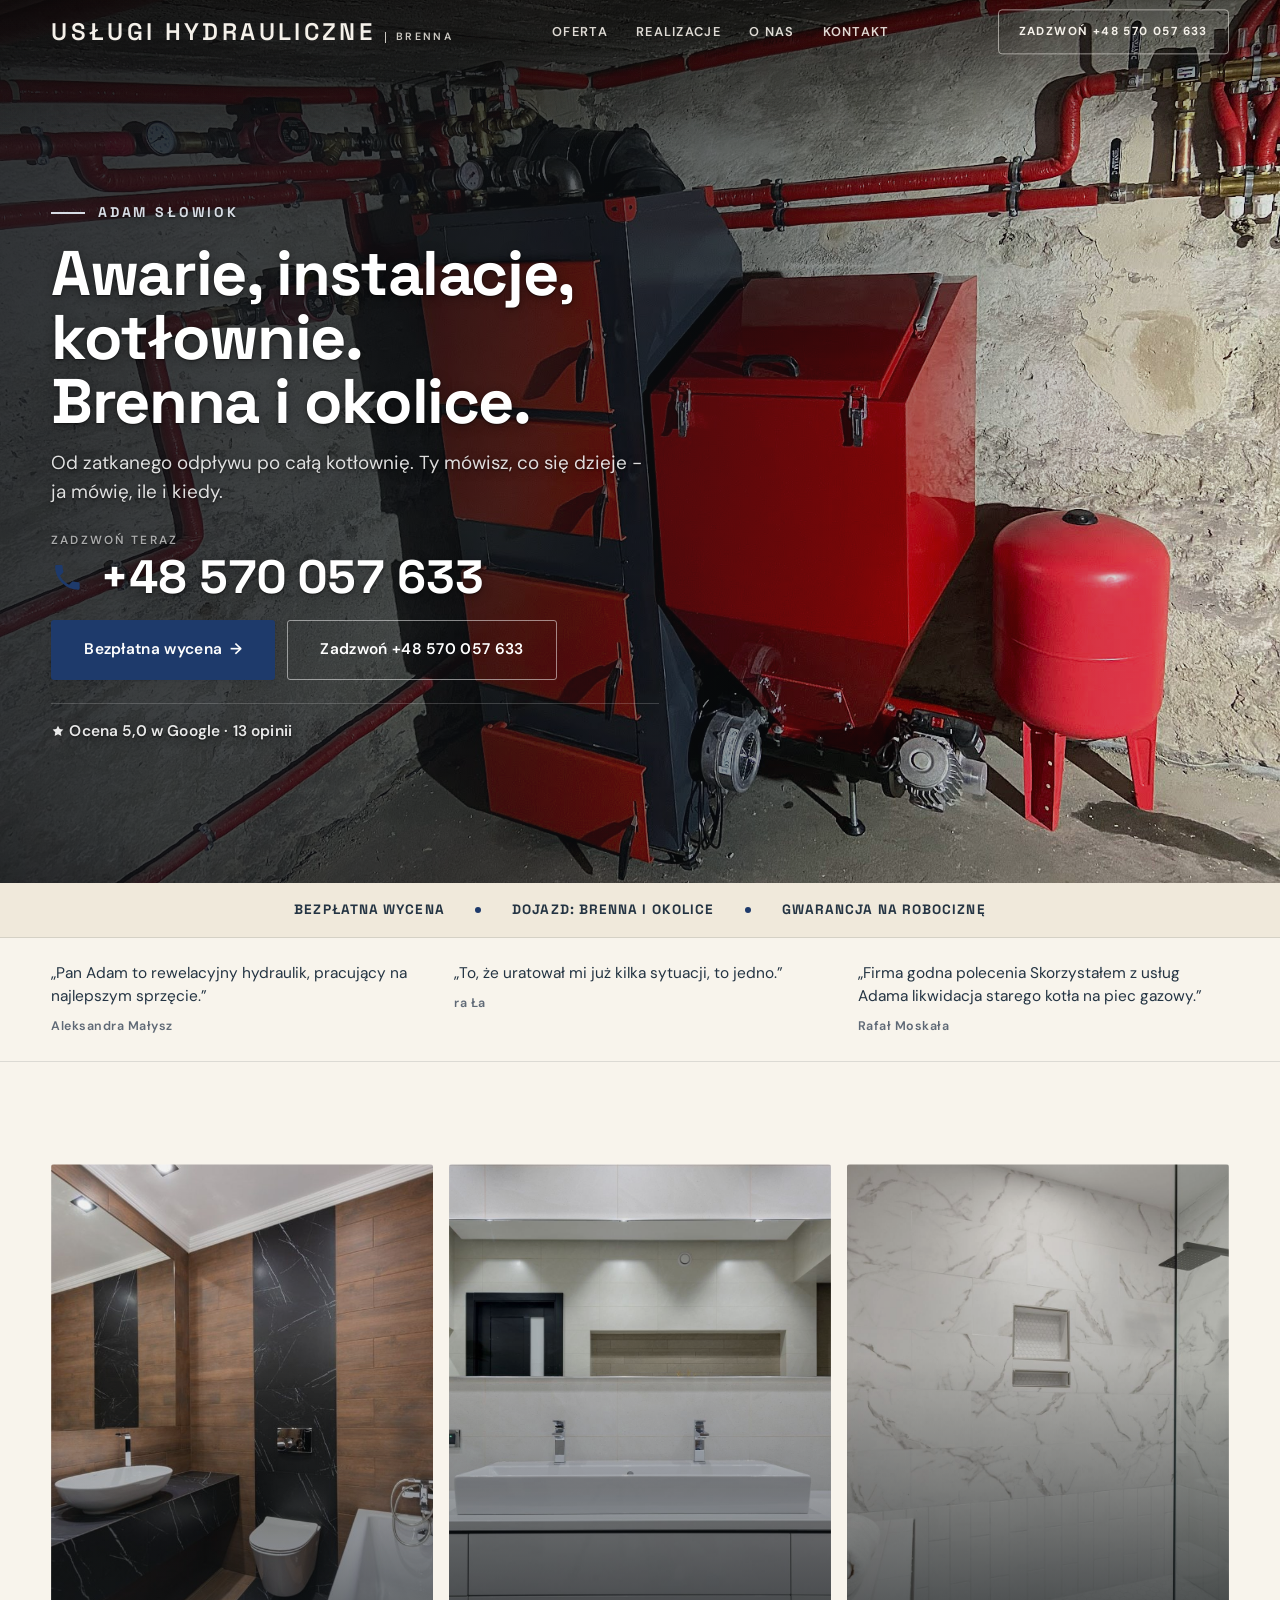
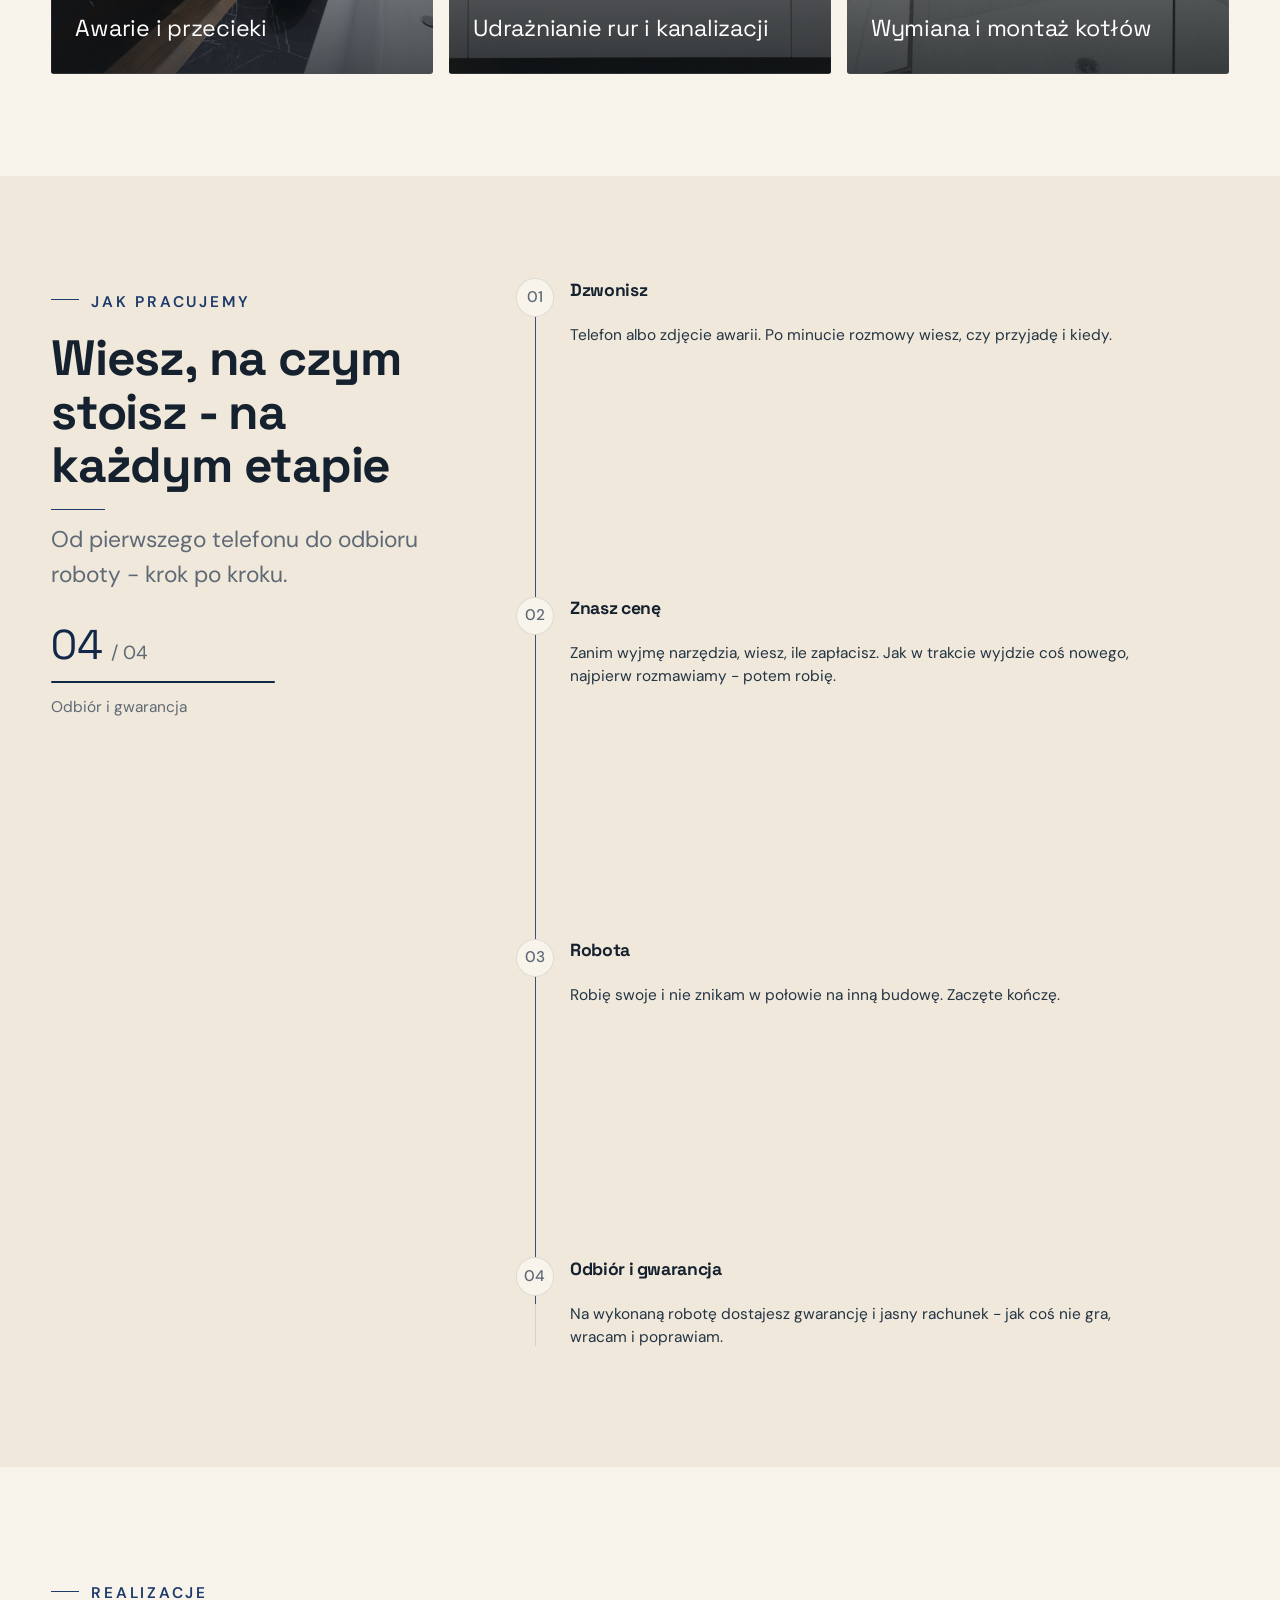
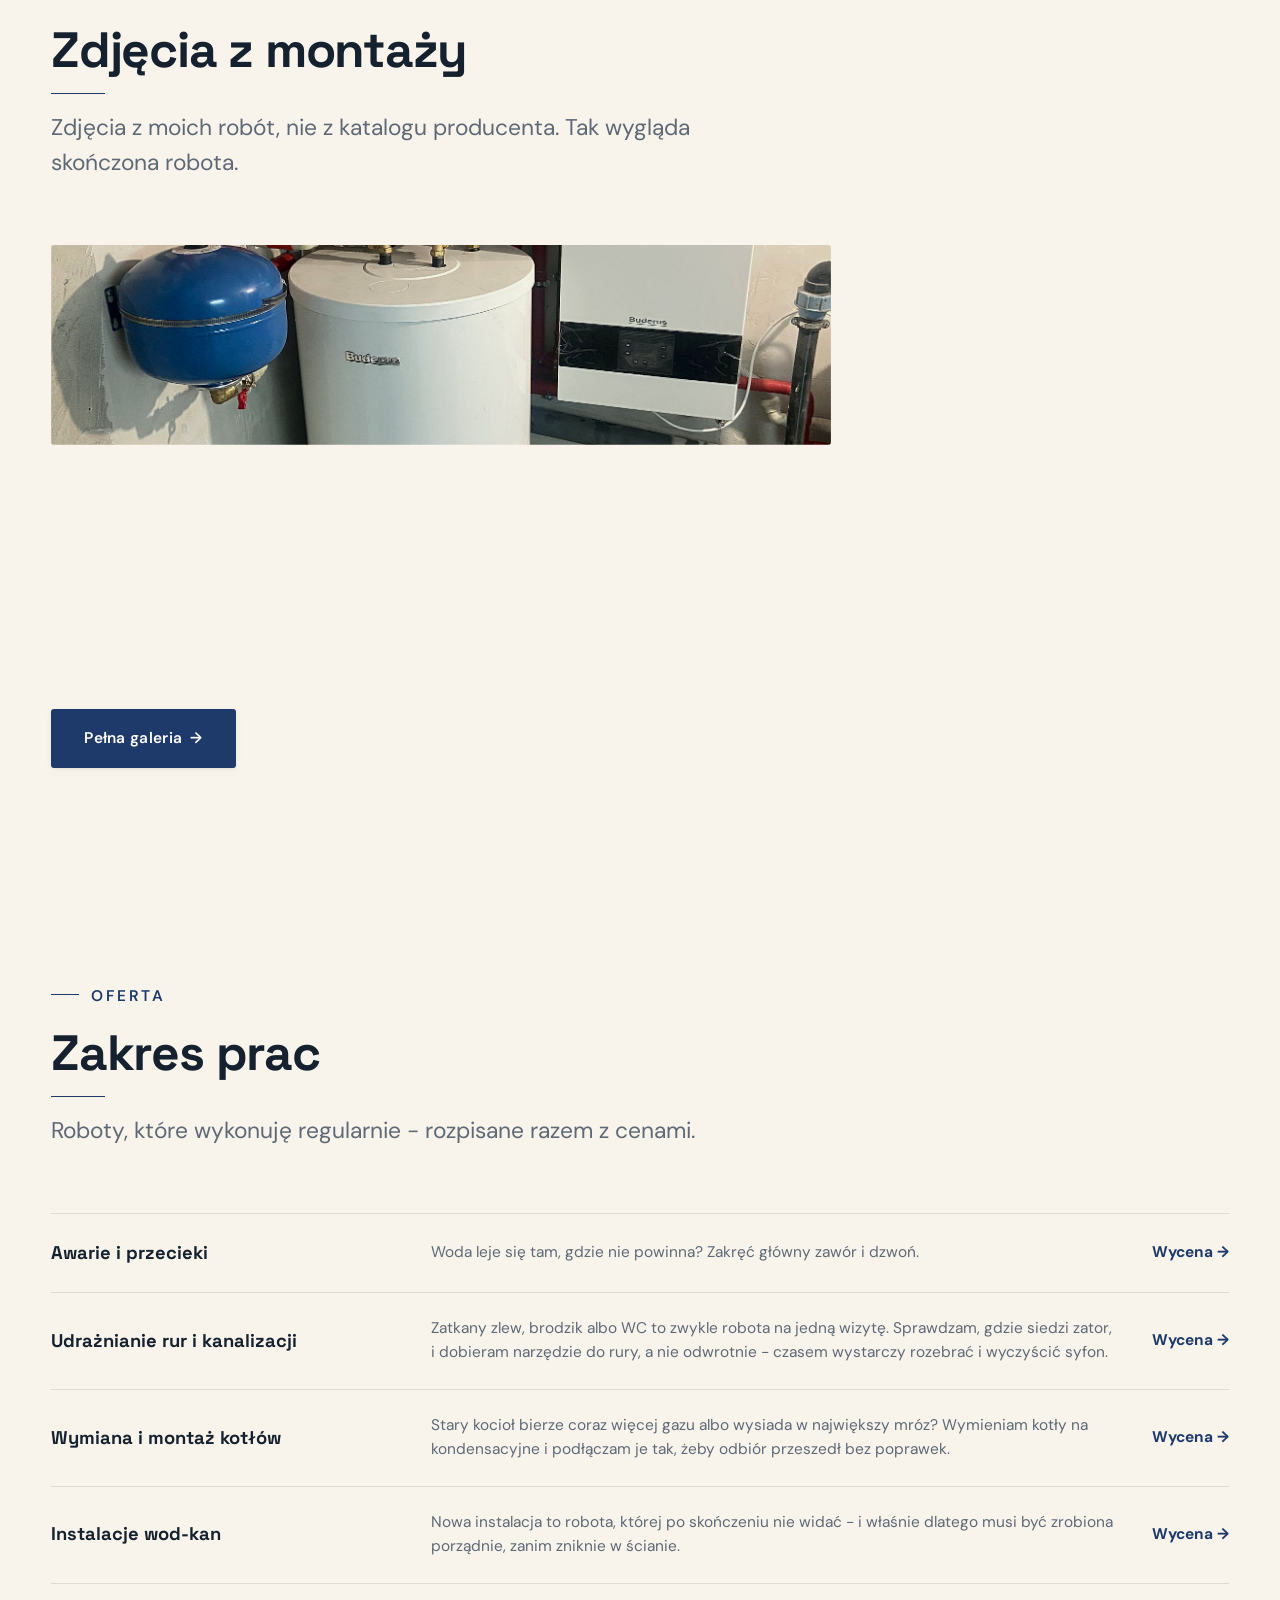
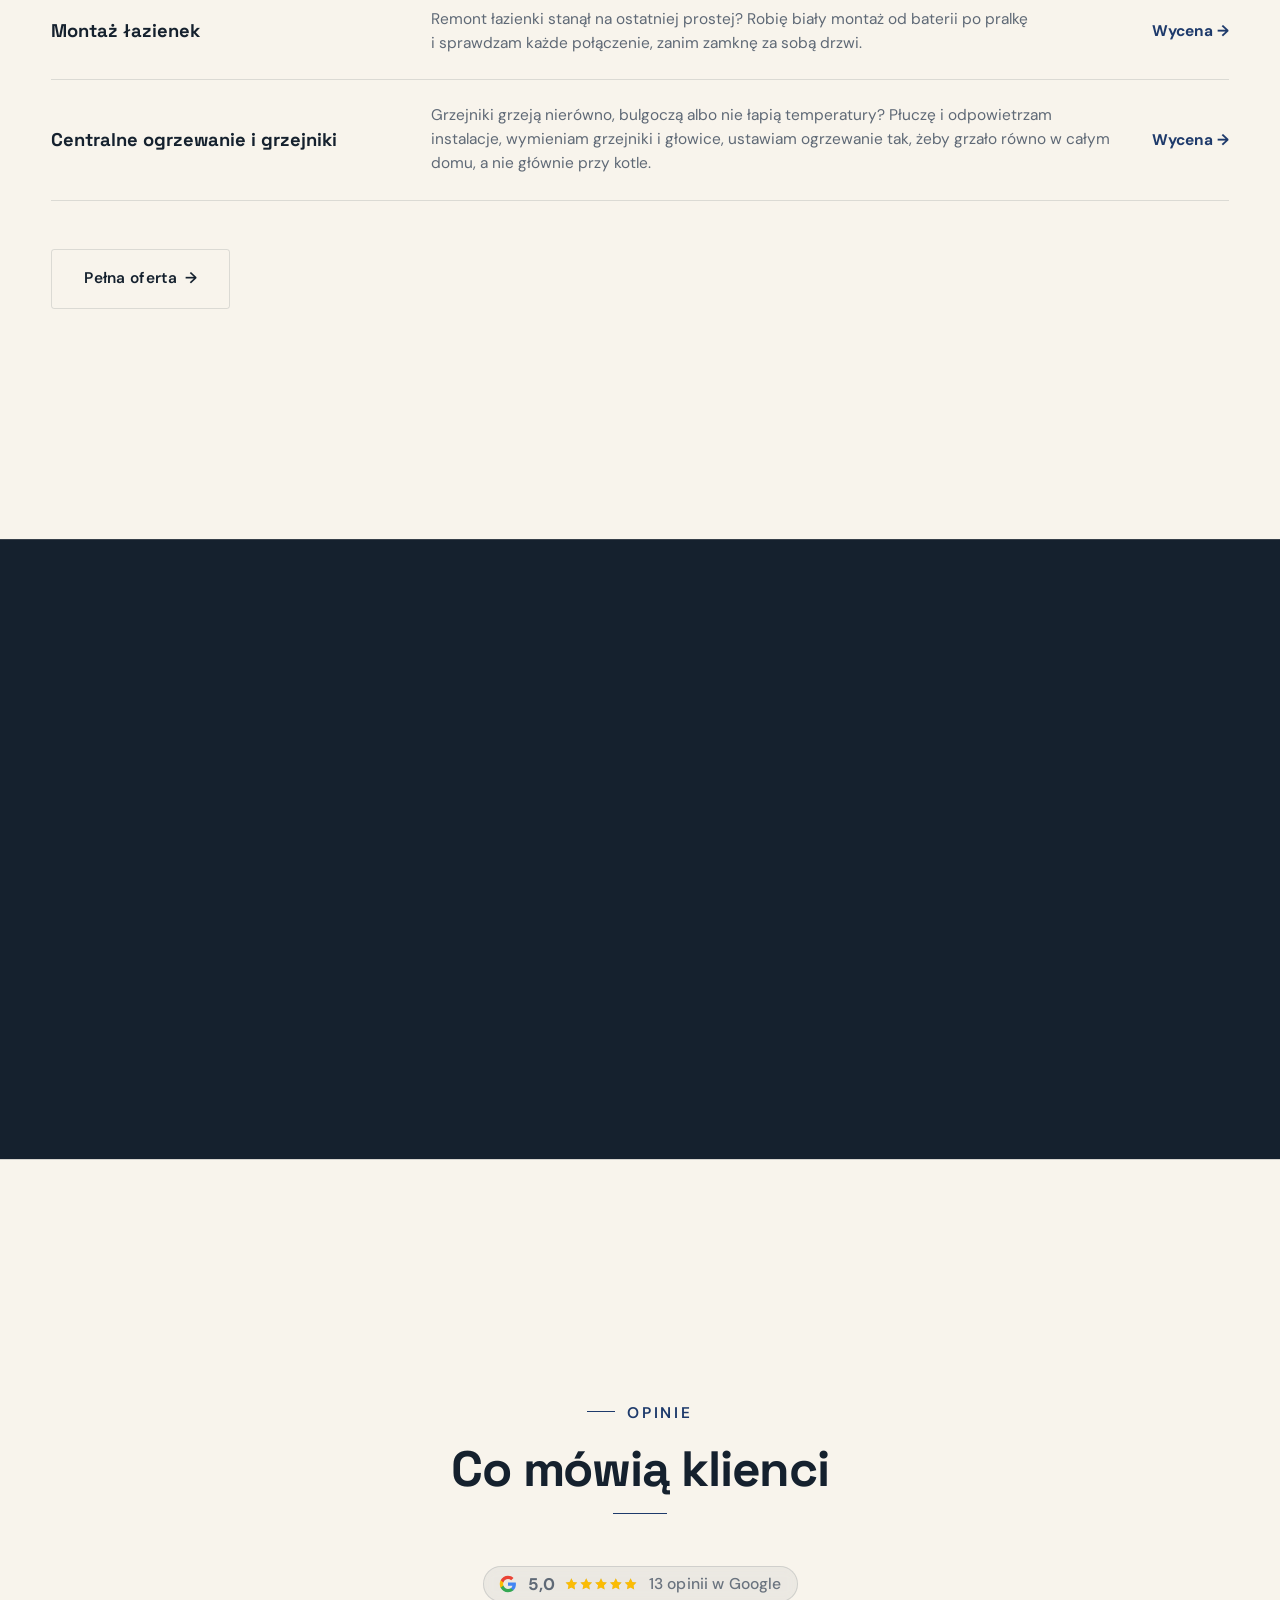
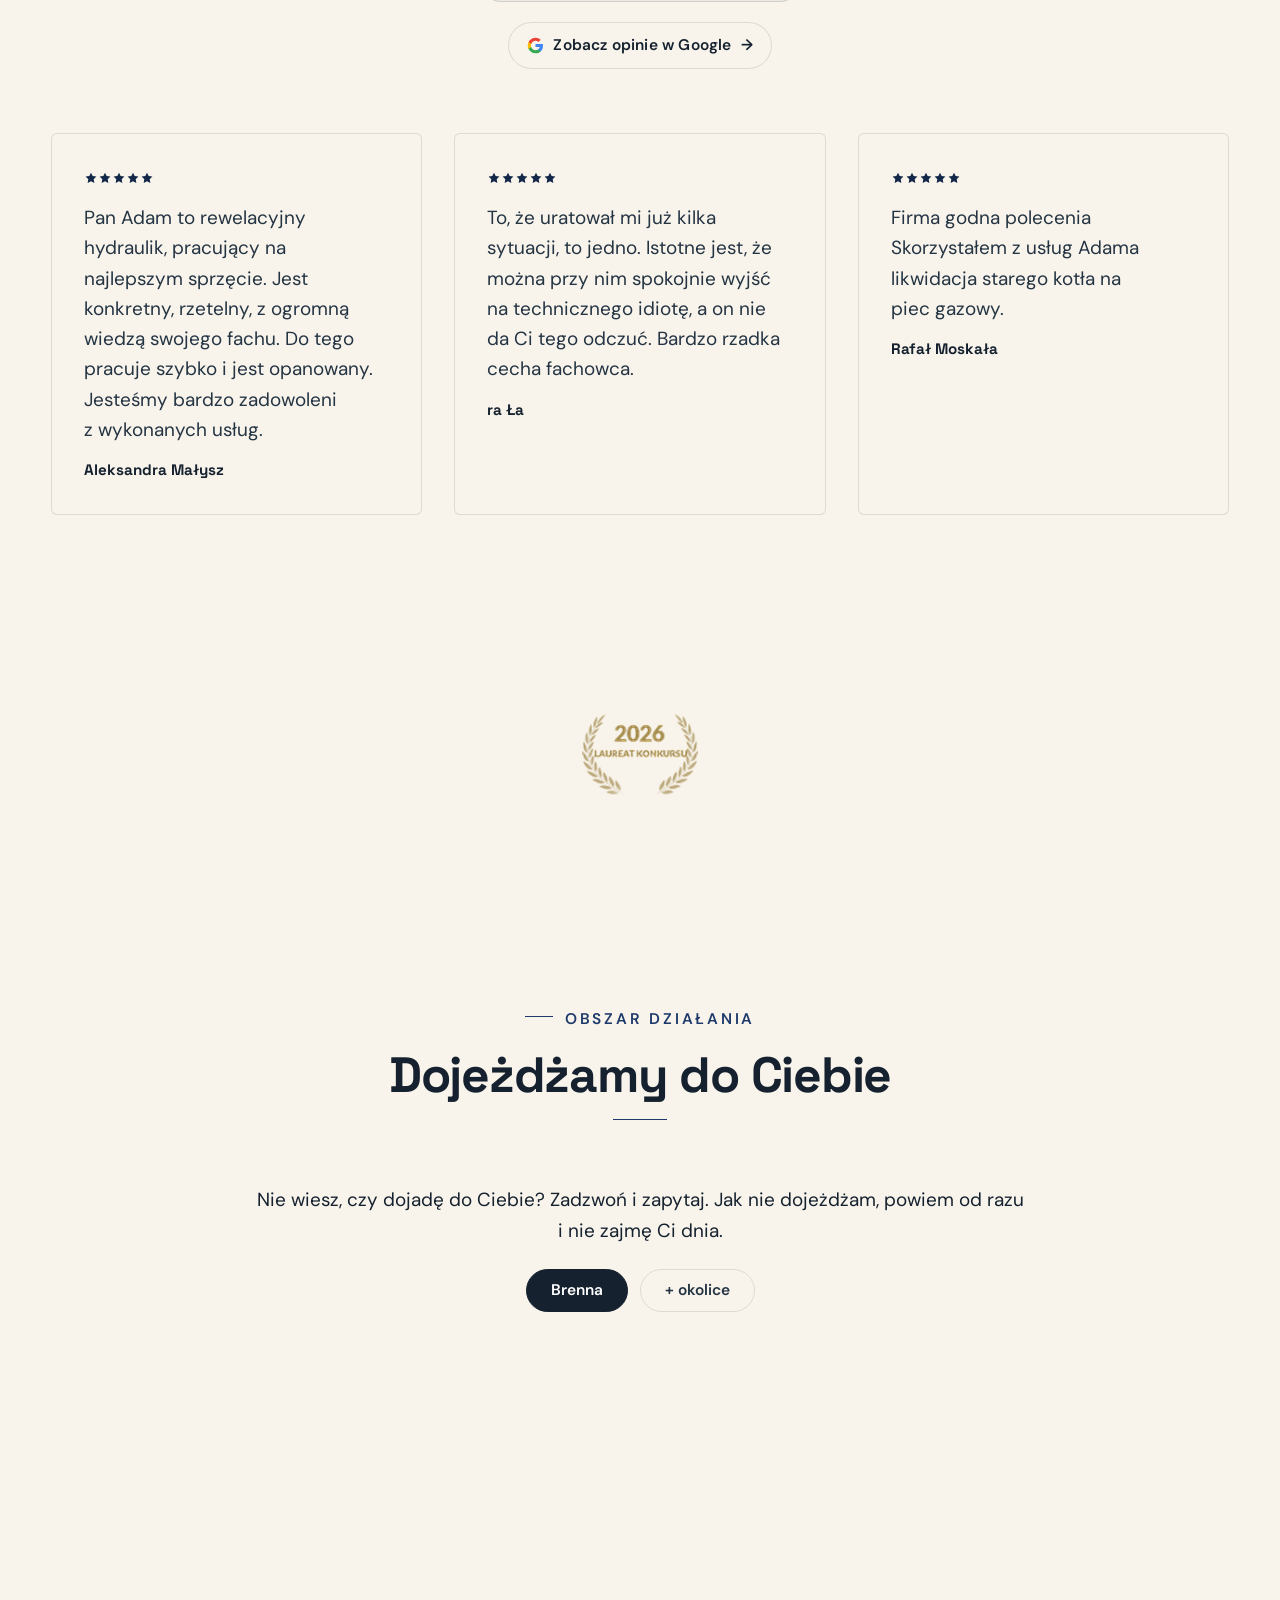
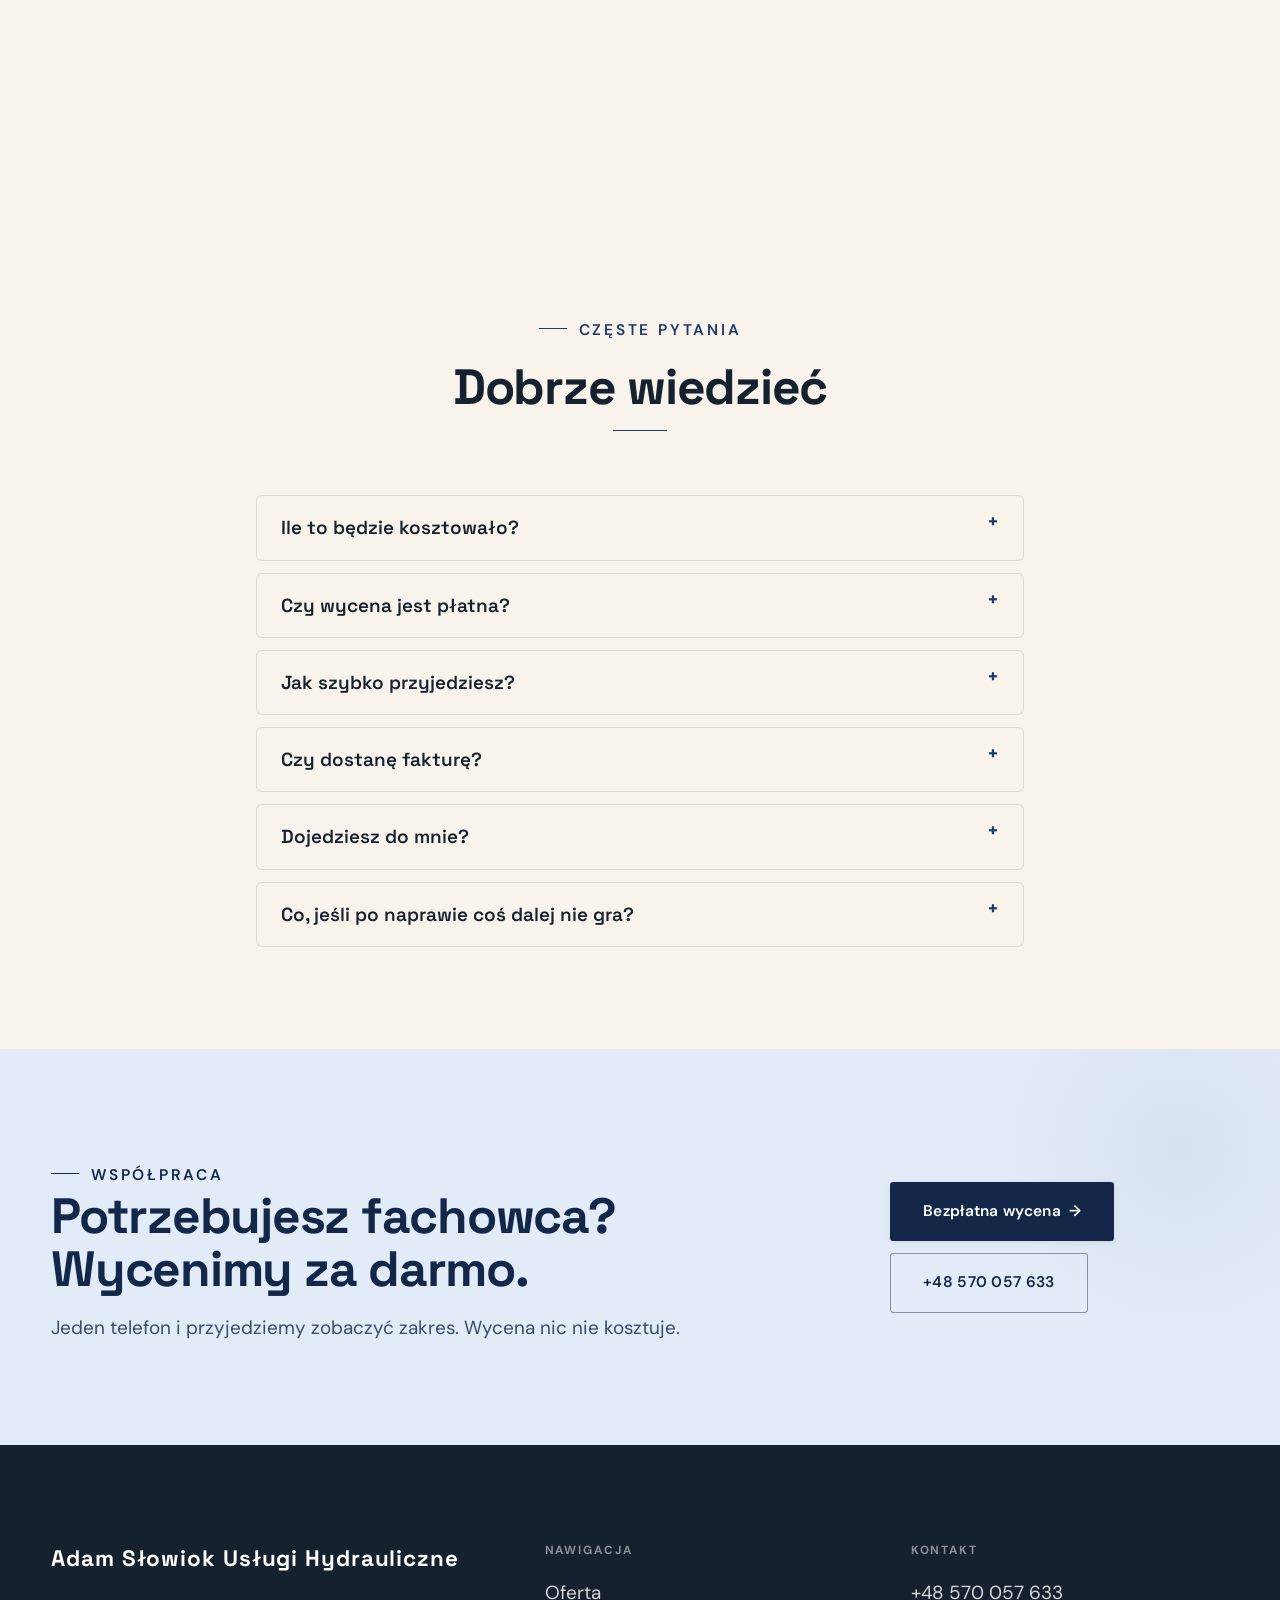
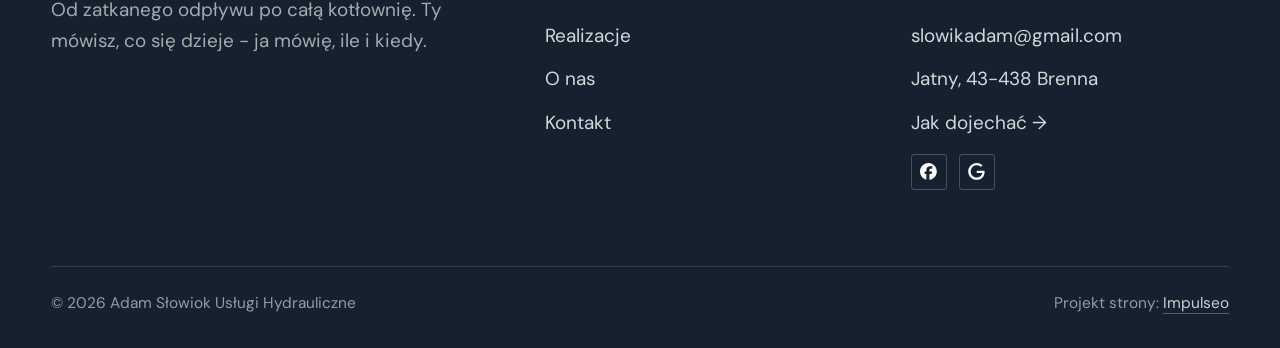
==== commit 326cd1c6: "[claude-edit][cmt:8a658ba4-e665-4669-8d34-929d3f915ecd] panele stoja w miejscu (bez wjazdu przy prze" ====
--- a/index.html
+++ b/index.html
@@ -21,13 +21,13 @@
 <link rel="preconnect" href="https://fonts.googleapis.com">
 <link rel="preconnect" href="https://fonts.gstatic.com" crossorigin>
 <link href="https://fonts.googleapis.com/css2?family=Space+Grotesk:wght@500;600;700&family=DM+Sans:opsz,wght@9..40,400;9..40,500;9..40,600&display=swap" rel="stylesheet">
-<link rel="stylesheet" href="assets/styles.css?v=51d6c327">
+<link rel="stylesheet" href="assets/styles.css?v=b0ad8fbc">
 </head>
 <body>
 
 <header class="nav">
   <div class="wrap nav-inner">
-    <a class="brand" href="index.html"><span class="name">Adam Słowiok</span><span class="sub">Brenna</span></a>
+    <a class="brand" href="index.html"><span class="name">Usługi hydrauliczne</span><span class="sub">Brenna</span></a>
     <nav class="nav-links">
       <a href="oferta.html">Oferta</a>
       <a href="realizacje.html">Realizacje</a>
@@ -44,7 +44,7 @@
   <img class="hf-photo" src="img/hero.jpg" fetchpriority="high" data-rotate="img/g1.jpg|img/g2.jpg" alt="Adam Słowiok Usługi Hydrauliczne" width="1550" height="1146">
   <div class="hf-panel">
     <div class="hf-inner">
-      <span class="hf-kicker">Usługi hydrauliczne</span>
+      <span class="hf-kicker">Adam Słowiok</span>
       <h1 class="hf-title">Awarie, instalacje, kotłownie. Brenna i okolice. <em></em></h1>
       <p class="hf-lead">Od zatkanego odpływu po całą kotłownię. Ty mówisz, co się dzieje - ja mówię, ile i kiedy.</p>
       <a class="hf-phone" href="tel:+48570057633"><span class="hf-phone-lab">Zadzwoń teraz</span><span class="hf-phone-num"><svg class="ico-tel" width="16" height="16" viewBox="0 0 24 24" fill="none" aria-hidden="true"><path d="M6.6 10.8a15.5 15.5 0 0 0 6.6 6.6l2.2-2.2a1 1 0 0 1 1-.24 11.4 11.4 0 0 0 3.6.58 1 1 0 0 1 1 1V20a1 1 0 0 1-1 1A17 17 0 0 1 3 4a1 1 0 0 1 1-1h3.5a1 1 0 0 1 1 1c0 1.25.2 2.46.58 3.6a1 1 0 0 1-.25 1l-2.23 2.2Z" fill="currentColor"/></svg> +48 570 057 633</span></a>
--- a/assets/styles.css
+++ b/assets/styles.css
@@ -1860,7 +1860,7 @@
    ZMIANY NA PROŚBĘ KLIENTA (01.09.2026, przez Agatę)
    1) różowe/burgundowe elementy -> GRANAT (bloki :root wyżej)
    2) białe płaszczyzny -> bardzo jasny beż
-   3) panel CTA: granatowe tło -> baby blue, napisy na granat
+   3) panel CTA: granatowe tło -> bardzo jasny błękit (prawie niewidoczny), napisy na granat
    Blok celowo NA KOŃCU pliku - wygrywa z regułami silnika.
    ============================================================ */
 
@@ -1882,14 +1882,17 @@
 .cta-d .btn-accent,
 .sticky-call .sc-call{color:#fff}
 
-/* --- 3) PANEL CTA („Która z usług Cię interesuje?") — baby blue + granatowe napisy --- */
-.cta{background:#BBD7EF;color:#132849}
-.cta h2{color:#132849}                                  /* 9.9:1 na baby blue */
-.cta p{color:rgba(19,40,73,.82)}                        /* 6.3:1 */
+/* --- 3) PANEL CTA („Która z usług Cię interesuje?") — bardzo jasny błękit + granatowe napisy
+   01.09.2026 (prośba Agaty): najpierw błękit poszedł na prawie niewidoczny (#EDF3FB),
+   potem „odrobinę ciemniejszy, ale odrobinę" - stąd #E2ECF8: o oczko wyraźniejszy od tła
+   strony, panel daje się zauważyć, ale nadal jest delikatny. Napisy bez zmian. --- */
+.cta{background:#E2ECF8;color:#132849}
+.cta h2{color:#132849}                                  /* 12.3:1 na jasnym błękicie */
+.cta p{color:rgba(19,40,73,.82)}                        /* 6.7:1 */
 .cta .eyebrow{color:#132849}                            /* „Współpraca" na granat - prośba klienta */
 .cta .eyebrow::before{background:#132849}
 /* poświata w rogu: na jasnym tle biała, nie akcentowa */
-.cta::before{background:radial-gradient(circle,rgba(255,255,255,.55),transparent 70%)}
+.cta::before{background:radial-gradient(circle,rgba(30,58,107,.06),transparent 70%)}
 /* przycisk główny: granat na baby blue (biały gubiłby się na jasnym tle) */
 .cta .btn-light{background:#132849;color:#fff;box-shadow:var(--sh-sm)}
 /* telefon obok: kontur granatowy zamiast białego */
@@ -1914,3 +1917,108 @@
 .o-mnie{align-items:start}
 .o-mnie .split-art{position:sticky;top:96px;aspect-ratio:3/4}
 @media(max-width:920px){.o-mnie .split-art{position:relative;top:auto;aspect-ratio:5/4}}
+
+/* ============================================================
+   PANELE STOJĄ W MIEJSCU I SIĘ PODŚWIETLAJĄ (prośba Agaty 01.09.2026)
+   „usuń ruch z tych paneli ruszających się, niech się ładnie podświetlają
+   jak najedzie się na nie kursorem"
+
+   1) przy przewijaniu karty tylko się WYŁANIAJĄ (sama przezroczystość) -
+      zero wjazdu z dołu, zero wjazdu z boku, zero dryfu kadru w kaflu;
+   2) pod kursorem nic nie podskakuje i nic się nie przesuwa;
+   3) zamiast zalania ciemnym granatem klocek ROZŚWIETLA SIĘ: jasny błękit
+      (ten sam ton co panel CTA), granatowa obwódka, miękka poświata,
+      napis zostaje granatowy. Przelot światła zostaje - to jedyna wspólna
+      animacja wszystkich klocków (bramka hover_diag pilnuje, żeby przycisk
+      i karta reagowały tak samo).
+   Blok celowo NA KOŃCU pliku - wygrywa z warstwą ruchu i silnikiem.
+   ============================================================ */
+
+/* --- 1) NIC NIE JEDZIE PRZY PRZEWIJANIU --- */
+.reveal{transform:none}
+.mt-fade{translate:0 0}
+.os-on .proces-os .proces-line > li h3,
+.os-on .proces-os .proces-line > li p{transform:none}
+@supports (animation-timeline: view()){
+  @media (min-width:900px){
+    .mt-para > img{animation:none;height:100%;top:0;translate:0 0;will-change:auto}
+  }
+}
+
+/* --- 2) NIC SIĘ NIE PRZESUWA POD KURSOREM --- */
+.fu-row .fu-name,
+.fu-row:hover .fu-name,
+.fu-row:hover .fu-cta .arr,
+.obj-tile:hover .ot-arr,
+.foot-soc .soc:hover,
+.tile .cap,
+.tile:hover .cap{transform:none}
+
+/* --- 3) PODŚWIETLENIE ZAMIAST CIEMNEGO WYPEŁNIENIA --- */
+@media(hover:hover){
+  .card:hover,.svc:hover,.menu-cat:hover,.prod-card:hover,.pak-card:hover,
+  .faq-item:hover,.obj-tile:hover,.gateway-txt:hover,.trust-card:hover,
+  .op-google:hover,.op-google:focus-visible,
+  .card:focus-visible,.svc:focus-visible,.faq-item:focus-within,.obj-tile:focus-visible{
+    background:#E7EFFA;
+    border-color:rgba(30,58,107,.42);
+    color:#132849;
+    /* silnik rozjaśniał klocek `brightness(1.1)` - przy jasnym tle zjadało to cały
+       błękit (zmierzone: #E7EFFA wychodziło jako 254,255,255, czyli biel).
+       Zostaje zmiana filtra (bramka hover_diag porównuje LISTĘ zmienianych własności),
+       ale taka, która koloru nie wypłukuje. */
+    filter:saturate(1.22);
+    box-shadow:0 0 0 3px rgba(30,58,107,.10),0 12px 30px -20px rgba(19,40,73,.55)}
+  /* treść klocka wraca do granatu - na jasnym tle biały napis byłby niewidoczny */
+  .card:hover *,.svc:hover *,.menu-cat:hover *,.prod-card:hover *,
+  .pak-card:hover *,.faq-item:hover *,.obj-tile:hover *,
+  .gateway-txt:hover *,.trust-card:hover *,.op-google:hover *{
+    color:#132849;border-color:rgba(19,40,73,.20)}
+  .op-google:hover .op-g-ico *{color:inherit}
+  /* wiersze oferty („Zakres prac") - ta sama jasna poświata, bez przesuwania nazwy */
+  .fu-row:hover,.fu-row:focus-within{background:#E7EFFA}
+}
+
+/* --- 4) DŁUŻSZA NAZWA W PASKU („Usługi hydrauliczne" zamiast imienia) ---
+   Nazwa jest o siedem znaków dłuższa niż wcześniejsza, więc na węższych oknach
+   silnik ucinał ją wielokropkiem („USŁUGI …"). Zamiast ucinać - maleje płynnie,
+   a przy naprawdę ciasnym pasku ustępuje dopisek „Brenna". */
+@media(max-width:1180px) and (min-width:1011px){
+  .nav .brand .name{font-size:1.1rem;letter-spacing:.08em}
+  .nav .brand .sub{font-size:.58rem;letter-spacing:.14em;padding-left:.5rem}
+}
+@media(max-width:1010px) and (min-width:681px){
+  .nav .brand .name{font-size:.94rem;letter-spacing:.04em}
+  .nav .brand .sub{display:none}
+  /* Zmierzone (measure-nav): przy 690-820 px pasek potrzebuje ~100 px, ktorych nie ma -
+     nazwa jako jedyny element elastyczny obrywala pierwsza i konczyla sie wielokropkiem
+     („USLUG..."). Odchudzamy menu i przycisk, zamiast ucinac nazwe firmy. */
+  .nav .nav-links{gap:clamp(.45rem,1.2vw,.9rem)}
+  .nav .nav-links a{font-size:.7rem;letter-spacing:.05em}
+  .nav .nav-links a.btn-accent{font-size:.63rem;letter-spacing:.05em;padding:.45rem .7rem}
+}
+/* ostatnie 20 px przed zwinieciem menu w hamburger (681-700) - tu brakowalo juz tylko 6 px */
+@media(max-width:700px) and (min-width:681px){
+  .nav .brand .name{font-size:.86rem;letter-spacing:.02em}
+  .nav .nav-links{gap:.4rem}
+}
+
+/* --- 5) TA SAMA REAKCJA NA KAŻDYM KLOCKU (pomiar bramki hover_diag) ---
+   Przy okazji „niech się ładnie podświetlają" domykamy dwa klocki, które
+   wyłamywały się z reszty (zmierzone, nie na oko):
+   • pytania w „Dobrze wiedzieć" nie miały przelotu światła - w silniku
+     `.faq-item::after` wypadło z listy, więc 6 klocków na stronie głównej
+     reagowało inaczej niż pozostałe;
+   • przycisk „Bezpłatna wycena" w panelu CTA jest granatowy JUŻ w spoczynku,
+     a hover dawał mu dokładnie ten sam granat - tło się nie zmieniało i
+     przycisk wyglądał jak martwy. Teraz rozjaśnia się o jeden ton. */
+.faq-item::after{
+  content:"";position:absolute;inset:0;z-index:-1;pointer-events:none;
+  background:linear-gradient(100deg,transparent 32%,rgba(255,255,255,.20) 50%,transparent 68%);
+  translate:-120% 0}
+@media (prefers-reduced-motion:no-preference){
+  .faq-item:hover::after{translate:120% 0;transition:translate .75s var(--mt-ease,cubic-bezier(.16,.84,.44,1))}
+}
+@media(hover:hover){
+  .cta .btn-light:hover,.cta .btn-light:focus-visible{background:#1E3A6B;border-color:#1E3A6B;color:#fff}
+}
